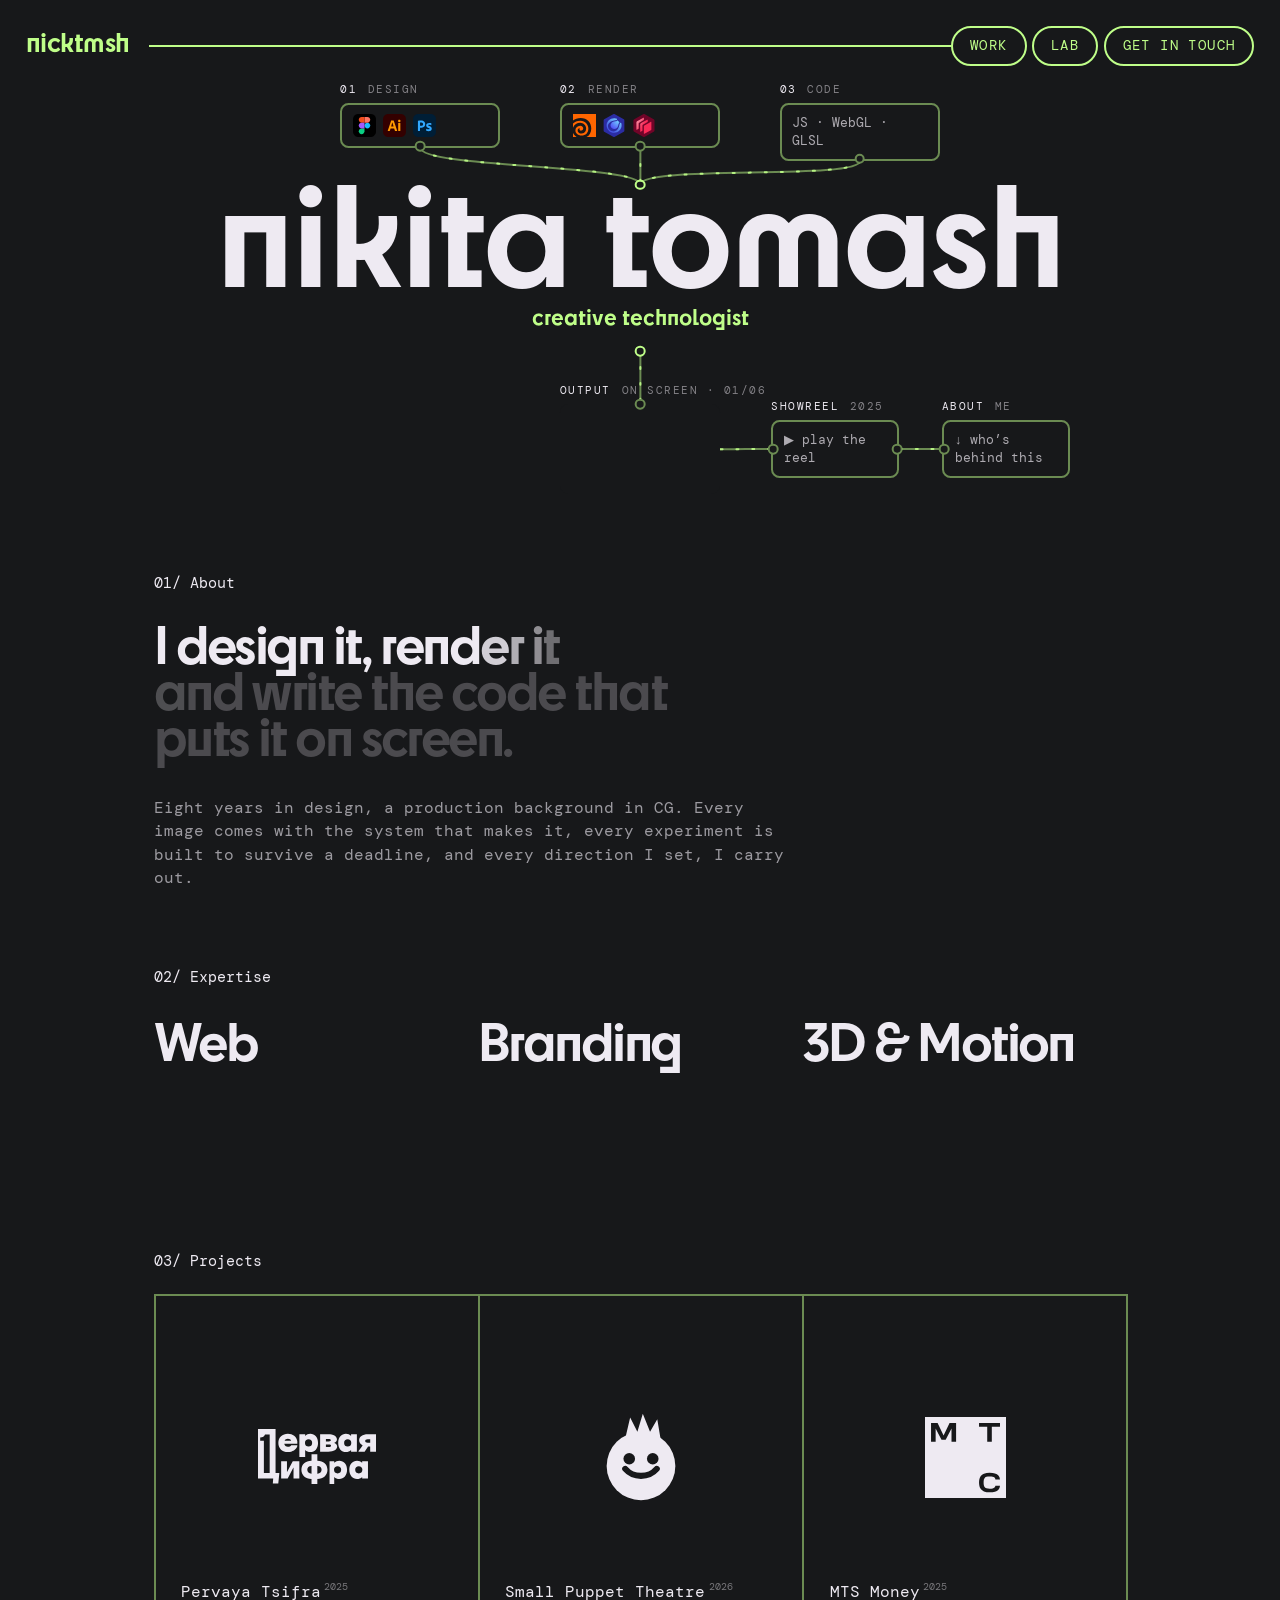
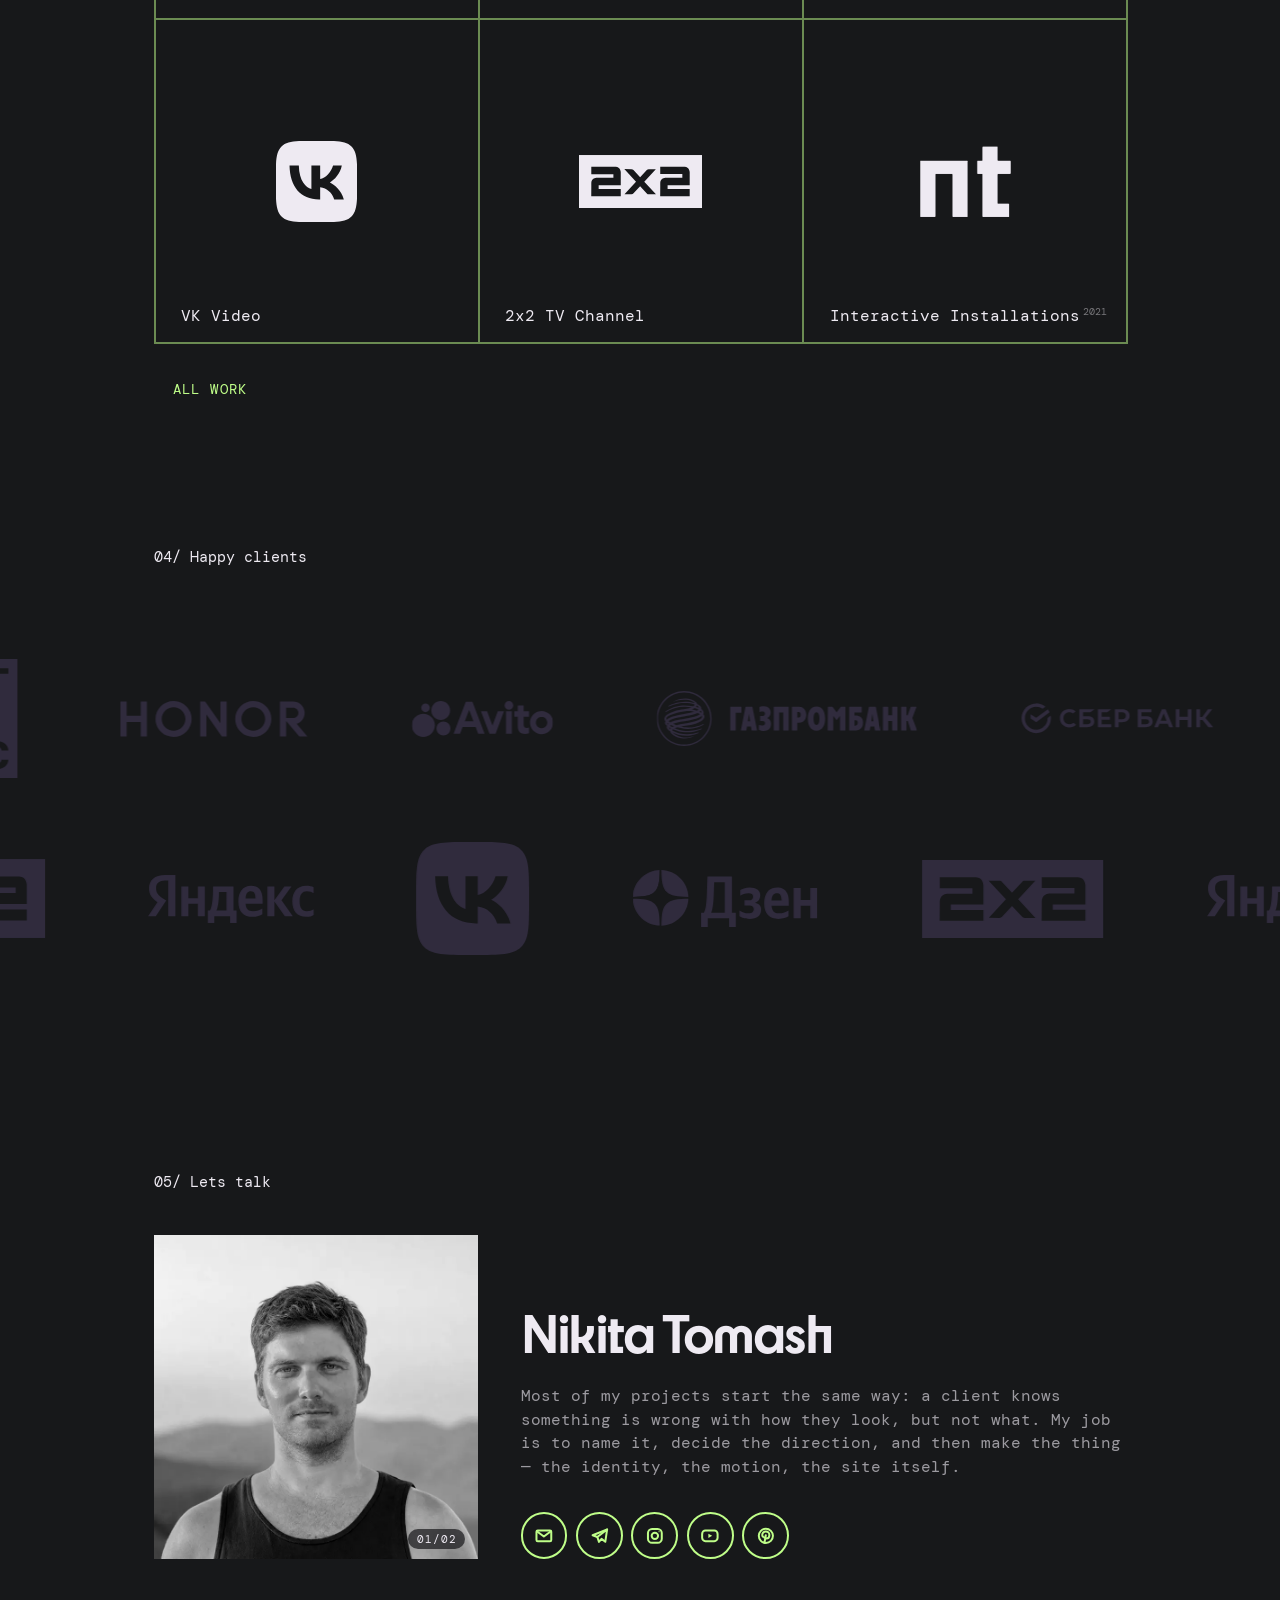
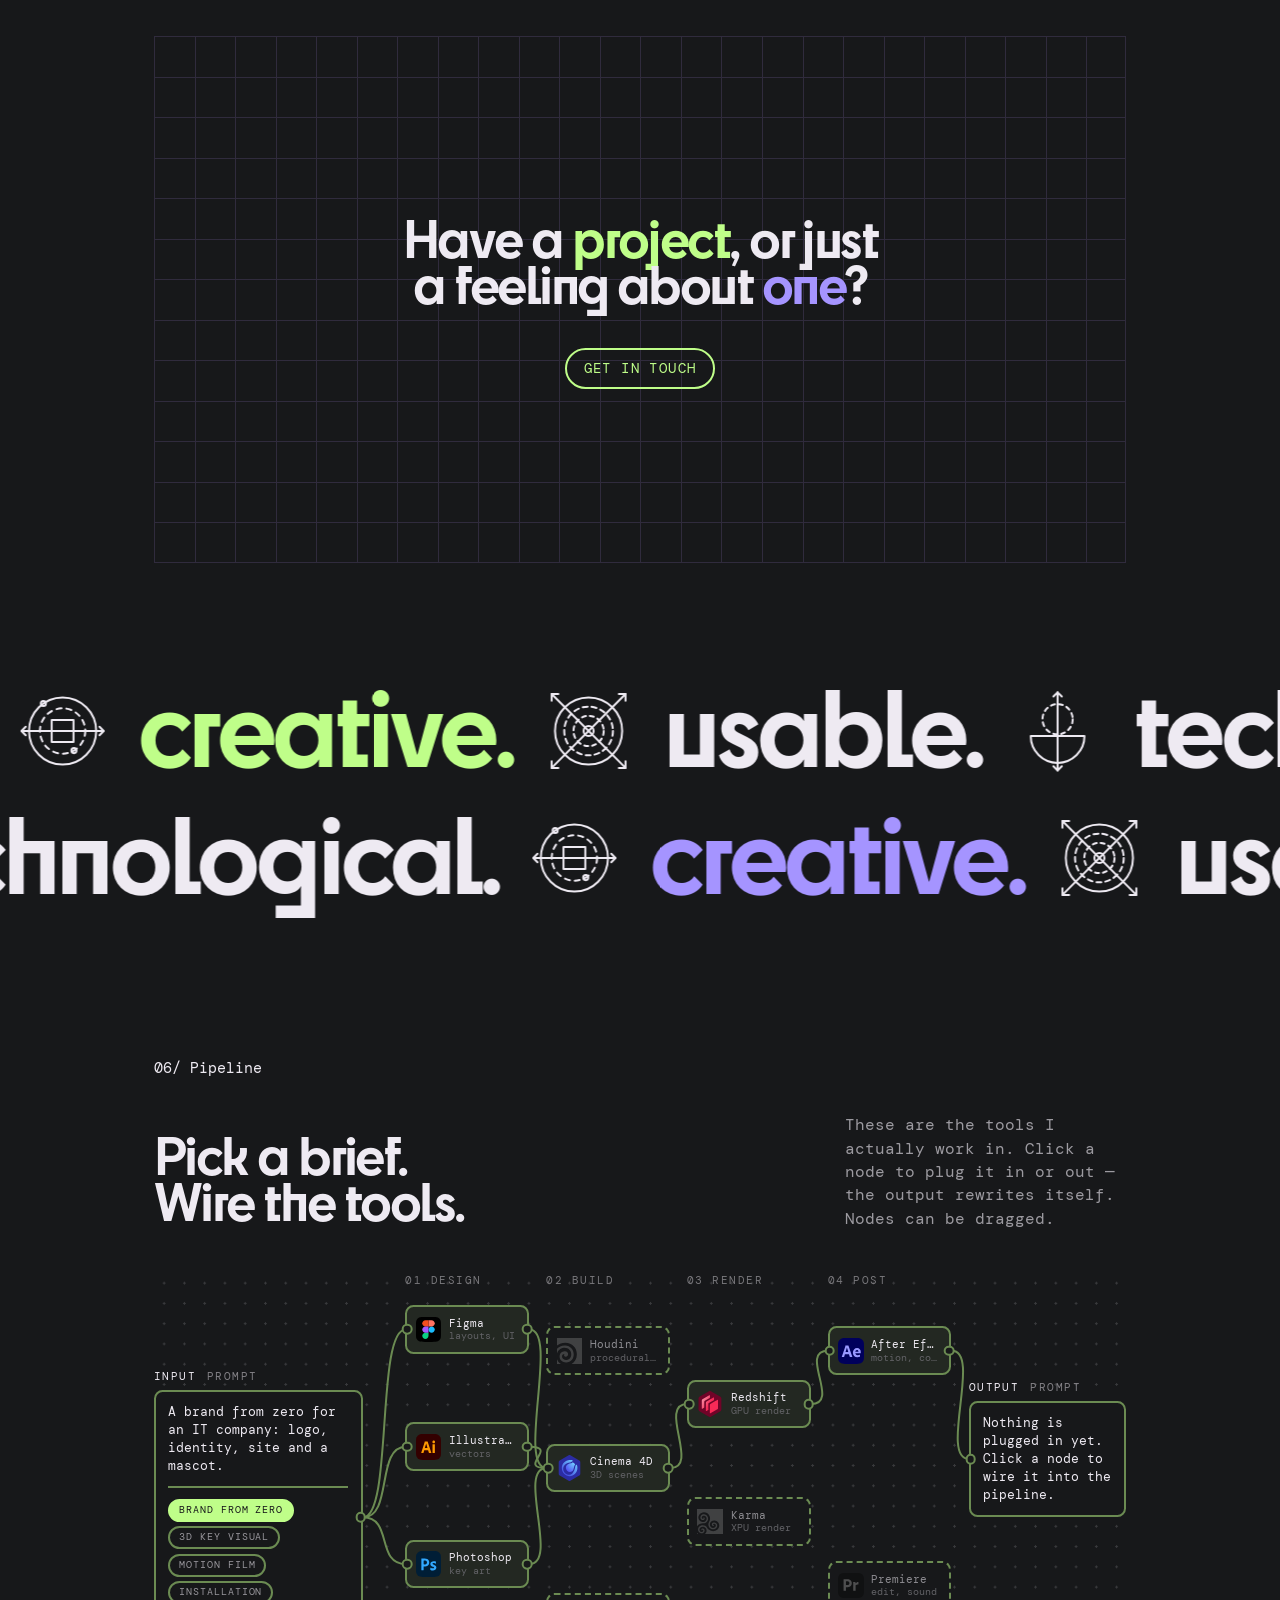
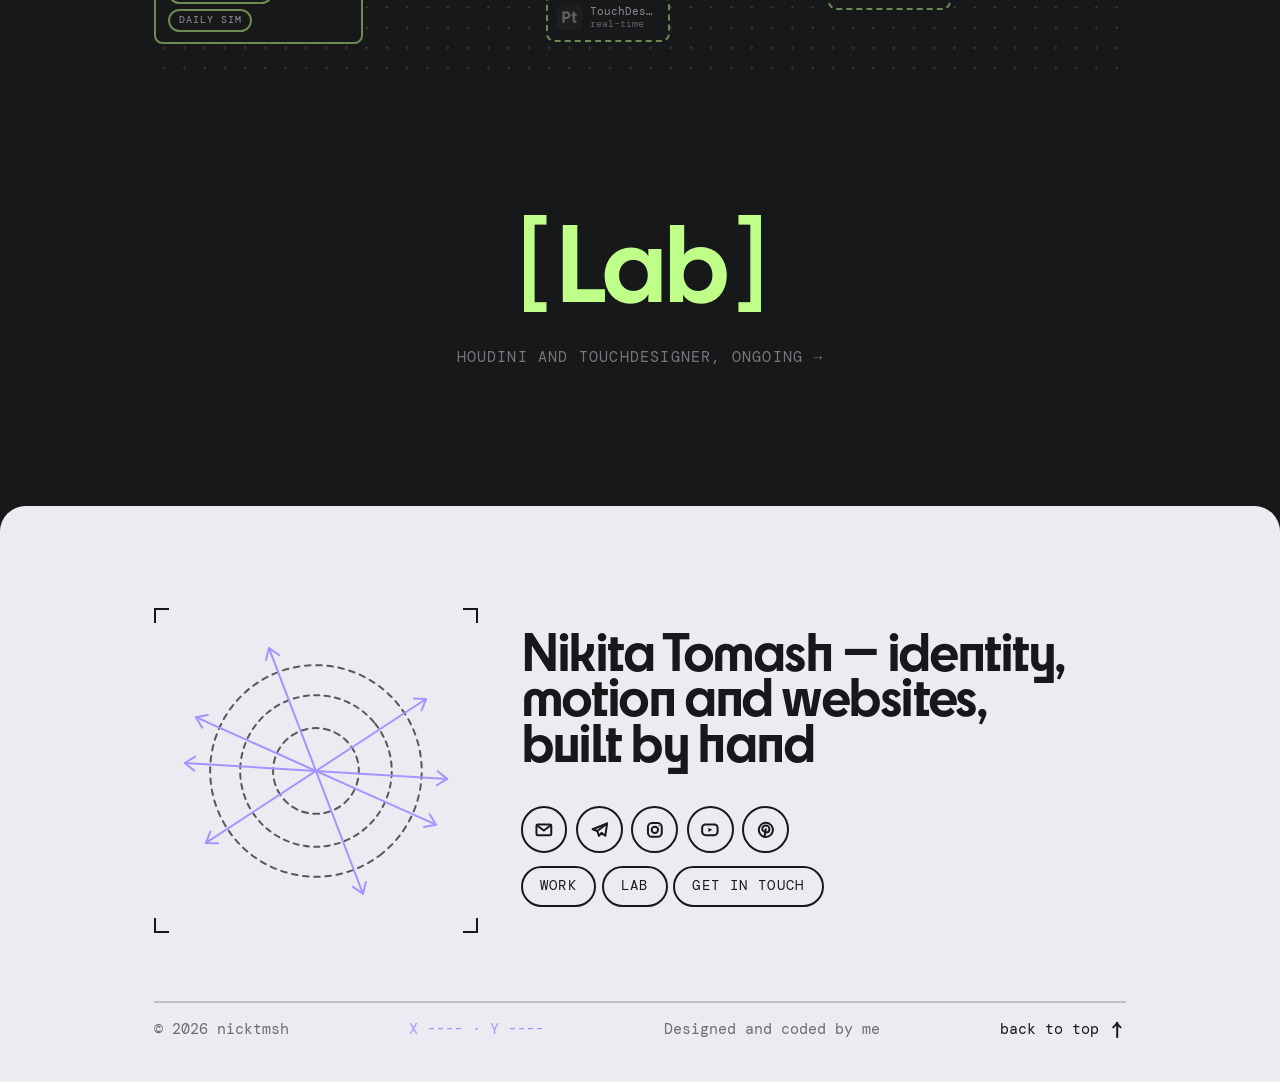
==== index.html @ bf349b5f "Hero graph: output cycles Lab videos, SHOWREEL and ABOUT ME nodes; avatar shutters with photo cyclin" ====
<!doctype html>
<!-- Тема макета: data-theme="dark" — вариант Frame 29, "light" — Frame 28.
     Это один и тот же макет с инвертированной палитрой. -->
<html lang="en" data-theme="dark">
<head>
<meta charset="utf-8">
<meta name="viewport" content="width=device-width, initial-scale=1">
<title>Nikita Tomash — Creative Technologist</title>
<meta name="description" content="I design it, render it and write the code that puts it on screen. Eight years in design, a production background in CG. Identity, motion and websites, built by hand.">

<link rel="preload" href="assets/fonts/cy-bold.woff2" as="font" type="font/woff2" crossorigin>
<link rel="preload" href="assets/fonts/dm-mono-400.woff2" as="font" type="font/woff2" crossorigin>
<link rel="icon" type="image/png" sizes="32x32" href="assets/favicon/favicon-32.png">
<link rel="icon" type="image/png" sizes="512x512" href="assets/favicon/icon-512.png">
<link rel="apple-touch-icon" href="assets/favicon/apple-touch-icon.png">
<link rel="stylesheet" href="css/tokens.css">
<link rel="stylesheet" href="css/base.css">
<link rel="stylesheet" href="css/vectors.css">
<link rel="stylesheet" href="css/home.css">
<link rel="stylesheet" href="css/nodes.css">
</head>
<body>

<a class="skip" href="#about">Skip to content</a>

<header class="nav">
  <div class="nav__in">
    <a class="nav__mark" href="./">nicktmsh</a>
    <span class="nav__rule" aria-hidden="true"></span>
    <nav class="pills" aria-label="Main">
      <a class="pill" href="work.html">work</a>
      <a class="pill" href="lab.html">lab</a>
      <a class="pill" href="mailto:n27tomash@gmail.com" data-contact>
        <span class="pill__long">get in touch</span>
        <span class="pill__short">talk</span>
      </a>
    </nav>
  </div>
</header>

<main id="top">

  <!-- 00 / Первый экран ------------------------------------------------
       Имя и подпись в одной обёртке: js/tilt.js наклоняет их одной
       плоскостью, как на рефе. -->
  <section class="hero wrap">
    <div class="hero__title">
      <h1 class="hero__name">nikita tomash</h1>
      <p class="hero__sub">creative technologist</p>
    </div>
  </section>

  <!-- 01 / About -----------------------------------------------------
       Три строки дисплейным Cy 48/43, переносы расставлены руками; под
       ними — строка моно: подход в одном абзаце. -->
  <section class="band wrap" id="about">
    <p class="label rise">01/ About</p>
    <div class="about">
      <p class="lead" data-fill>
        I design it, render it<br>
        and write the code that<br>
        puts it on screen.
      </p>
      <p class="about__note rise" style="--delay:120ms">
        Eight years in design, a production background in CG. Every image comes
        with the system that makes it, every experiment is built to survive
        a deadline, and every direction I set, I carry out.
      </p>
    </div>
  </section>

  <!-- 02 / Expertise ---------------------------------------------------
       Три ветки на той же сетке 3×304, что и проекты ниже. -->
  <section class="band wrap" id="expertise">
    <p class="label rise">02/ Expertise</p>
    <ul class="branches">
      <li class="branch rise">
        <span class="branch__arrow arrow" aria-hidden="true"></span>
        <a href="work.html?branch=web">Web</a>
      </li>
      <li class="branch rise" style="--delay:80ms">
        <span class="branch__arrow arrow" aria-hidden="true"></span>
        <a href="work.html?branch=branding">Branding</a>
      </li>
      <li class="branch rise" style="--delay:160ms">
        <span class="branch__arrow arrow" aria-hidden="true"></span>
        <a href="work.html?branch=motion">3D &amp; Motion</a>
      </li>
    </ul>
  </section>

  <!-- 03 / Projects -----------------------------------------------------
       Сетка рисуется из data/projects.json (js/home.js): шесть проектов
       с featured: true. Разметки здесь нет намеренно — иначе добавление
       кейса требовало бы правки трёх файлов. -->
  <section class="band wrap" id="work">
    <p class="label rise">03/ Projects</p>
    <ul class="work rise" style="--delay:80ms" data-featured aria-busy="true"></ul>
    <p class="work__more rise" style="--delay:160ms">
      <a class="pill pill--ghost" href="work.html">All work</a>
    </p>
  </section>

  <!-- 04 / Happy clients ------------------------------------------------ -->
  <section class="band" id="clients">
    <div class="wrap">
      <p class="label rise">04/ Happy clients</p>
    </div>
    <div class="ticker">
      <div class="ticker__row">
        <div class="ticker__track">
          <span class="logo mark-gazprombank" role="img" aria-label="Gazprombank"></span>
          <span class="logo mark-sber" role="img" aria-label="Sber"></span>
          <span class="logo mark-mts" role="img" aria-label="MTS"></span>
          <span class="logo mark-honor" role="img" aria-label="Honor"></span>
          <span class="logo mark-avito" role="img" aria-label="Avito"></span>
          <span class="logo mark-gazprombank" aria-hidden="true"></span>
          <span class="logo mark-sber" aria-hidden="true"></span>
          <span class="logo mark-mts" aria-hidden="true"></span>
          <span class="logo mark-honor" aria-hidden="true"></span>
          <span class="logo mark-avito" aria-hidden="true"></span>
          <span class="logo mark-gazprombank" aria-hidden="true"></span>
          <span class="logo mark-sber" aria-hidden="true"></span>
          <span class="logo mark-mts" aria-hidden="true"></span>
          <span class="logo mark-honor" aria-hidden="true"></span>
          <span class="logo mark-avito" aria-hidden="true"></span>
          <span class="logo mark-gazprombank" aria-hidden="true"></span>
          <span class="logo mark-sber" aria-hidden="true"></span>
          <span class="logo mark-mts" aria-hidden="true"></span>
          <span class="logo mark-honor" aria-hidden="true"></span>
          <span class="logo mark-avito" aria-hidden="true"></span>
        </div>
      </div>
      <div class="ticker__row ticker__row--back">
        <div class="ticker__track">
          <span class="logo mark-vk" role="img" aria-label="VK"></span>
          <span class="logo mark-zen" role="img" aria-label="Dzen"></span>
          <span class="logo mark-2x2" role="img" aria-label="2x2"></span>
          <span class="logo mark-yandex" role="img" aria-label="Yandex"></span>
          <span class="logo mark-vk" aria-hidden="true"></span>
          <span class="logo mark-zen" aria-hidden="true"></span>
          <span class="logo mark-2x2" aria-hidden="true"></span>
          <span class="logo mark-yandex" aria-hidden="true"></span>
          <span class="logo mark-vk" aria-hidden="true"></span>
          <span class="logo mark-zen" aria-hidden="true"></span>
          <span class="logo mark-2x2" aria-hidden="true"></span>
          <span class="logo mark-yandex" aria-hidden="true"></span>
          <span class="logo mark-vk" aria-hidden="true"></span>
          <span class="logo mark-zen" aria-hidden="true"></span>
          <span class="logo mark-2x2" aria-hidden="true"></span>
          <span class="logo mark-yandex" aria-hidden="true"></span>
        </div>
      </div>
    </div>
    <div class="wrap">
      <p class="clients__note rise">Commercial work for Russia&#8217;s largest banks, telecoms and platforms — in-house, through agencies, and direct.</p>
    </div>
  </section>

  <!-- 05 / Lets talk ----------------------------------------------------
       Сначала — кто я: фото, абзац и кнопки контактов на той же сетке 3×304,
       что проекты выше (фото в первой колонке, текст во второй и третьей).
       Потом миллиметровка с вопросом: весь блок — кнопка, открывает окно
       контактов (js/contact.js). Поверх миллиметровки — поле векторов,
       единственное место на странице, где графика ловит мышь. -->
  <section class="band wrap" id="talk">
    <p class="label rise">05/ Lets talk</p>
    <div class="me">
      <!-- Фото чёрно-белое, плоскость наклоняется за курсором (js/tilt.js).
           Клик меняет кадр за шторками (js/avatar.js); список — data-photos. -->
      <figure class="me__photo rise" data-photos='["assets/me/nikita-tomash.webp", "assets/me/nikita-tomash-2.webp"]'>
        <img src="assets/me/nikita-tomash.webp" alt="Nikita Tomash" width="720" height="720" loading="lazy" decoding="async">
      </figure>
      <div class="me__text rise" style="--delay:80ms">
        <p class="me__name">Nikita Tomash</p>
        <p class="me__bio">
          Most of my projects start the same way: a client knows something is
          wrong with how they look, but not what. My job is to name it, decide
          the direction, and then make the thing — the identity, the motion,
          the site itself.
        </p>
        <ul class="socials me__socials" data-socials></ul>
      </div>
    </div>
    <a class="talk graph rise" style="--delay:80ms" data-vg="field" href="mailto:n27tomash@gmail.com" data-contact>
      <span class="display">
        Have a <em>project</em>, or just<br>
        a feeling about <em class="alt">one</em>?
      </span>
      <span class="pill talk__cta">get in touch</span>
    </a>
  </section>

  <!-- Лента слов -------------------------------------------------------
       Между словами — пиктограммы тонкой линией (реф: vectors-group.com).
       Нарисованы один раз символами и подставляются через <use>: в ленте
       по двадцать четыре копии, и каждая правка знака — в одном месте. -->
  <section class="marquee" aria-hidden="true">
    <svg class="picto-sprite" width="0" height="0">
      <symbol id="p-orbit" viewBox="0 0 100 100">
        <g fill="none" stroke="currentColor" stroke-linecap="round" stroke-linejoin="round">
          <circle cx="50" cy="50" r="40"/>
          <circle cx="50" cy="50" r="27" stroke-dasharray="5 5"/>
          <rect x="37" y="37" width="26" height="26"/>
          <line x1="1" y1="50" x2="99" y2="50"/>
          <polyline points="6,45 1,50 6,55"/>
          <polyline points="94,45 99,50 94,55"/>
          <circle cx="27.1" cy="17.2" r="3"/>
          <circle cx="63.5" cy="73.4" r="3"/>
        </g>
      </symbol>
      <symbol id="p-burst" viewBox="0 0 100 100">
        <g fill="none" stroke="currentColor" stroke-linecap="round" stroke-linejoin="round">
          <circle cx="50" cy="50" r="40"/>
          <circle cx="50" cy="50" r="29" stroke-dasharray="5 4"/>
          <circle cx="50" cy="50" r="18" stroke-dasharray="4 4"/>
          <circle cx="50" cy="50" r="6"/>
          <line x1="6" y1="6" x2="94" y2="94"/>
          <line x1="94" y1="6" x2="6" y2="94"/>
          <polyline points="6,14 6,6 14,6"/>
          <polyline points="86,6 94,6 94,14"/>
          <polyline points="94,86 94,94 86,94"/>
          <polyline points="14,94 6,94 6,86"/>
        </g>
      </symbol>
      <symbol id="p-half" viewBox="0 0 100 100">
        <g fill="none" stroke="currentColor" stroke-linecap="round" stroke-linejoin="round">
          <circle cx="50" cy="36" r="18" stroke-dasharray="4 4"/>
          <path d="M18 56 H82 A32 32 0 0 1 18 56 Z"/>
          <line x1="50" y1="4" x2="50" y2="97"/>
          <polyline points="45,9 50,4 55,9"/>
          <polyline points="45,92 50,97 55,92"/>
        </g>
      </symbol>
    </svg>
    <div class="marquee__row">
      <div class="marquee__track">
        <span><b>technological.</b><svg class="picto"><use href="#p-orbit"/></svg><b data-tone="1">creative.</b><svg class="picto"><use href="#p-burst"/></svg><b>usable.</b><svg class="picto"><use href="#p-half"/></svg></span>
        <span><b>technological.</b><svg class="picto"><use href="#p-orbit"/></svg><b data-tone="2">creative.</b><svg class="picto"><use href="#p-burst"/></svg><b>usable.</b><svg class="picto"><use href="#p-half"/></svg></span>
        <span><b>technological.</b><svg class="picto"><use href="#p-orbit"/></svg><b data-tone="1">creative.</b><svg class="picto"><use href="#p-burst"/></svg><b>usable.</b><svg class="picto"><use href="#p-half"/></svg></span>
        <span><b>technological.</b><svg class="picto"><use href="#p-orbit"/></svg><b data-tone="2">creative.</b><svg class="picto"><use href="#p-burst"/></svg><b>usable.</b><svg class="picto"><use href="#p-half"/></svg></span>
      </div>
    </div>
    <div class="marquee__row marquee__row--back">
      <div class="marquee__track">
        <span><b data-tone="2">creative.</b><svg class="picto"><use href="#p-burst"/></svg><b>usable.</b><svg class="picto"><use href="#p-half"/></svg><b>technological.</b><svg class="picto"><use href="#p-orbit"/></svg></span>
        <span><b data-tone="1">creative.</b><svg class="picto"><use href="#p-burst"/></svg><b>usable.</b><svg class="picto"><use href="#p-half"/></svg><b>technological.</b><svg class="picto"><use href="#p-orbit"/></svg></span>
        <span><b data-tone="2">creative.</b><svg class="picto"><use href="#p-burst"/></svg><b>usable.</b><svg class="picto"><use href="#p-half"/></svg><b>technological.</b><svg class="picto"><use href="#p-orbit"/></svg></span>
        <span><b data-tone="1">creative.</b><svg class="picto"><use href="#p-burst"/></svg><b>usable.</b><svg class="picto"><use href="#p-half"/></svg><b>technological.</b><svg class="picto"><use href="#p-orbit"/></svg></span>
      </div>
    </div>
  </section>

  <!-- 06 / Pipeline ----------------------------------------------------
       Нодовая система (css/nodes.css) вживую, js/pipeline.js: бриф на входе,
       софт, с которым я работаю, по этапам, и что получится на выходе. Клик
       по ноде подключает или отключает её, провода и выход пересобираются;
       готовые брифы включают свой набор. -->
  <section class="band wrap" id="pipeline">
    <p class="label rise">06/ Pipeline</p>
    <div class="pipe-head rise" style="--delay:80ms">
      <h2 class="display">Pick a brief.<br>Wire the tools.</h2>
      <p class="pipe-head__note">
        These are the tools I actually work in. Click a node to plug it in or
        out — the output rewrites itself. Nodes can be dragged.
      </p>
    </div>
    <div class="nodes pipe rise" style="--delay:160ms" data-pipeline></div>
  </section>

  <!-- Lab: тизер. Перспективная сетка сходится ровно за словом — точка
       схода работает указателем, а не фоном. -->
  <section class="lab-teaser" id="lab" data-para="0.35">
    <a class="lab__link" href="lab.html">
      <span class="lab__bracket lab__bracket--open" aria-hidden="true">[</span>
      <span class="lab__word">Lab</span>
      <span class="lab__bracket lab__bracket--close" aria-hidden="true">]</span>
    </a>
    <p class="lab-teaser__note rise">Houdini and TouchDesigner, ongoing &#8594;</p>
  </section>

  <!-- Подвал: светлая плита. Векторная графика в духе vectors-group:
       роза векторов в угловых метках (стрелки расходятся и сходятся) и
       живые координаты курсора.
       Иконки контактов собирает js/contact.js, графику — js/vectors.js. -->
  <footer class="footer invert">
    <div class="footer__in wrap">
      <div class="footer__grid">
        <div class="footer__object" data-vg="corners" aria-hidden="true">
          <div class="footer__compass" data-vg="compass"></div>
        </div>
        <div class="footer__body">
          <p class="footer__line">
            Nikita Tomash — identity,<br>
            motion and websites,<br>
            built by hand
          </p>
          <ul class="socials footer__socials" data-socials></ul>
          <nav class="footer__nav" aria-label="Footer">
            <a class="pill" href="work.html">work</a>
            <a class="pill" href="lab.html">lab</a>
            <a class="pill" href="mailto:n27tomash@gmail.com" data-contact>get in touch</a>
          </nav>
        </div>
      </div>
      <div class="footer__base">
        <span>&copy; 2026 nicktmsh</span>
        <span class="footer__coords" data-vg="coords" aria-hidden="true"></span>
        <span>Designed and coded by me</span>
        <a class="footer__top" href="#top">back to top<span class="footer__up arrow" aria-hidden="true"></span></a>
      </div>
    </div>
  </footer>

</main>

<!-- Оверлей сетки для проверки вёрстки против Figma (912/144/12 колонок).
     Скрыт по умолчанию, переключается кнопкой ниже. -->
<div class="grid-overlay" aria-hidden="true">
  <div class="grid-overlay__wrap wrap">
    <div class="grid-overlay__col"></div><div class="grid-overlay__col"></div>
    <div class="grid-overlay__col"></div><div class="grid-overlay__col"></div>
    <div class="grid-overlay__col"></div><div class="grid-overlay__col"></div>
    <div class="grid-overlay__col"></div><div class="grid-overlay__col"></div>
    <div class="grid-overlay__col"></div><div class="grid-overlay__col"></div>
    <div class="grid-overlay__col"></div><div class="grid-overlay__col"></div>
  </div>
</div>
<div class="devbar">
  <button type="button" class="grid-switch" aria-pressed="false">
    <span class="grid-switch__track"><span class="grid-switch__knob"></span></span>
    <span class="grid-switch__label">grid</span>
  </button>
  <button type="button" class="ease-switch" aria-expanded="false" aria-controls="easepanel">ease</button>
</div>

<!-- Настройка моторики: кривая и длительности уходят в --ease / --dur-ui /
     --dur на <html>, значения хранятся в localStorage. -->
<aside class="easepanel" id="easepanel" hidden>
  <p class="easepanel__title">Моторика и линии</p>

  <div class="easepanel__presets"></div>

  <div class="easepanel__stage">
    <svg class="easepanel__curve" viewBox="0 0 100 100" aria-hidden="true">
      <line x1="0" y1="100" x2="100" y2="100"></line>
      <line x1="0" y1="0" x2="0" y2="100"></line>
      <path d=""></path>
    </svg>
    <div class="easepanel__demo"><span class="easepanel__dot"></span></div>
  </div>

  <div class="easepanel__row"><span>x1</span><input type="range" data-bez="0" min="0" max="1" step="0.01"><output></output></div>
  <div class="easepanel__row"><span>y1</span><input type="range" data-bez="1" min="-1" max="2" step="0.01"><output></output></div>
  <div class="easepanel__row"><span>x2</span><input type="range" data-bez="2" min="0" max="1" step="0.01"><output></output></div>
  <div class="easepanel__row"><span>y2</span><input type="range" data-bez="3" min="-1" max="2" step="0.01"><output></output></div>
  <div class="easepanel__row"><span>линия</span><input type="range" data-line min="1" max="5" step="1"><output></output></div>
  <div class="easepanel__row"><span>hover</span><input type="range" data-dur="ui" min="80" max="1400" step="20"><output></output></div>
  <div class="easepanel__row"><span>reveal</span><input type="range" data-dur="rise" min="120" max="2000" step="20"><output></output></div>

  <p class="easepanel__code" title="Кликните, чтобы скопировать"></p>
</aside>

<script src="js/main.js" defer></script>
<script src="js/vectors.js" type="module"></script>
<script src="js/motion.js" type="module"></script>
<script src="js/home.js" type="module"></script>
<script src="js/tilt-panel.js" type="module"></script>
<script src="js/ink-panel.js" type="module"></script>
<script src="js/contact.js" type="module"></script>
<script src="js/cursor.js" type="module"></script>
<script src="js/pipeline.js" type="module"></script>
<script src="js/hero-nodes.js" type="module"></script>
<script src="js/avatar.js" type="module"></script>
</body>
</html>
---- css/tokens.css ----
/* nicktmsh — токены главной.
   Источник правды: 02 Сайт/Frame 29.png (тёмный) и Frame 28.png (светлый) —
   экспорты фрейма 800:1311 шириной ровно 1200. Это один макет с
   инвертированной палитрой, поэтому тема переключается атрибутом
   data-theme на <html>, а не вторым набором стилей.

   Все размеры ниже сняты с экспорта пиксельно (bbox чернил букв, шаг
   сетки, толщина линеек) и записаны в абсолютных величинах макета.
   Масштабирование даёт одна переменная --u = 1/1200 ширины окна: на 1200
   это ровно 1px, шире и уже — пропорционально. Поэтому calc(N * var(--u))
   читается как «N пикселей макета», композиция занимает экран целиком
   на любой ширине и нигде не разъезжается — вместе с полями и кеглем. */

:root {
  /* Масштабная единица: 1px на макетной ширине 1200, дальше тянется
     вместе с окном — макет всегда во весь экран. Делением, а не
     десятичной дробью: 0.0833333vw даёт на 1200 не ровно 1px, и толщина
     линии (2 × --u) срезается браузером обратно до одного пикселя. */
  --u: calc(100vw / 1200);

  /* --- Материал ------------------------------------------------------- */
  --ink:    #17181A;   /* near-black, основная тёмная поверхность */
  --paper:  #EEEAF2;   /* светлая поверхность */
  --lime:   #BFFE89;   /* сигнальный акцент тёмной темы */
  --violet: #A594FF;   /* второй акцент: парный к лайму, не замена ему */
  --lilac:  #B5B3C8;   /* приглушённый акцент светлой темы, логотипы */

  /* --- Семантика (тёмная тема — вариант Frame 29) ---------------------- */
  --bg:      var(--ink);
  --fg:      var(--paper);
  --accent:  var(--lime);
  --accent-2: var(--violet);
  --logo:    var(--lilac);   /* логотипы клиентов, монохром */

  /* Производные. Проценты сняты пипеткой с экспорта:
     плашка превью — акцент 10% по фону (#282F25), линейка сетки
     проектов — акцент 50% (#6B8B51). */
  --thumb: color-mix(in srgb, var(--accent) 10%, var(--bg));
  --hair:  color-mix(in srgb, var(--accent) 50%, var(--bg));
  --graph: #302B3D;   /* миллиметровка на тёмном, снята пипеткой */

  /* --- Типографика -----------------------------------------------------
     Cy отдаёт cap-height 0.75em и x-height 0.52em; по ним и восстановлены
     кегли с экспорта. Трекинг у дисплейного набора в макете -5%,
     у героя -2% — это разные стили, а не одна величина. */
  --display: "Cy", system-ui, sans-serif;
  --text:    "Inter", system-ui, sans-serif;
  --mono:    "DM Mono", ui-monospace, "SF Mono", monospace;

  --fs-hero:    calc(128 * var(--u));
  --fs-sub:     calc(20  * var(--u));
  --fs-display: calc(48  * var(--u));   /* 01,02,05,06, ячейки — один кегль */
  --fs-big:     calc(96  * var(--u));   /* лента слов и Lab */
  --fs-footer:  calc(29.5 * var(--u));
  --fs-note:    calc(15  * var(--u));
  --fs-nav:     calc(24  * var(--u));
  --fs-label:   calc(14  * var(--u));   /* метки секций, DM Mono */
  --fs-caption: calc(15  * var(--u));   /* подписи карточек, DM Mono */
  --fs-pill:    calc(13  * var(--u));
  --fs-cellnum: calc(17  * var(--u));

  --lh-display: calc(43 * var(--u));    /* шаг строк дисплейного набора */
  --track:      -0.05em;                /* трекинг дисплейного набора */

  /* --- Сетка -----------------------------------------------------------
     Контент — колонка 912 по центру (поля 144 на 1200), внутри три
     колонки по 304. Ленты и инверсные полосы идут в край. */
  --page:      calc(912 * var(--u));
  --col:       calc(304 * var(--u));
  --graph-cell: calc(38 * var(--u));

  /* --- Линии ------------------------------------------------------------
     Одна толщина на весь сайт: линейка в шапке, обводка пилюль, стрелка в
     02, сетка проектов, рамки ячеек в 06.

     Толщина — целое число пикселей и НЕ умножается на --u, в отличие от
     всего остального. Причина простая: браузер округляет border-width до
     целых пикселей устройства, поэтому дробная величина (1.5 на 1200 или
     3.2 на 1920) у рамок срезается до 1px, а у stroke — нет, и «одна
     толщина» разъезжается. Поэтому всё, что может быть рамкой, — рамка:
     линейка шапки, обводки, сетка, обе стрелки (.arrow).

     Округляет браузер и целый CSS-пиксель: на масштабе экрана 125% 2px —
     это 2.5 пикселя устройства, и рамка выходит в 2. SVG и холст так не
     умеют, поэтому для них js/main.js кладёт в --line-px уже округлённое
     тем же правилом значение: пиктограммы ленты и поле стрелок в 05
     рисуются им и совпадают с рамками пиксель в пиксель.

     Правится ползунком «линия» в панели настроек (кнопка ease справа
     внизу), значение живёт в localStorage. Здесь — стартовое. */
  --line-w: 2;
  --line: calc(var(--line-w) * 1px);
  --line-px: var(--line);   /* до первого кадра main.js — без округления */

  /* --- Движение ---------------------------------------------------------
     --ease и --dur-ui правит панель «ease» в правом нижнем углу и держит
     в localStorage: это кривая и длительность всей интерактивной моторики
     (пилюли, ветки экспертизы, Lab, превью проектов). --ease-out/--dur —
     отдельная пара для проявления блоков по скроллу. */
  --ease:    cubic-bezier(0.22, 1, 0.36, 1);
  --dur-ui:  460ms;
  --ease-out: cubic-bezier(0.16, 1, 0.3, 1);
  --dur: 600ms;

  /* Ленты: одна линейная скорость на обе — 102 макетных пикселя в секунду.
     Обе ведёт js/main.js: домножает на текущий --u и добавляет скролл. */
  --marquee-speed: 102;
}

/* Светлый вариант — Frame 28. Инверсия, а не отдельный макет. */
:root[data-theme="light"] {
  --bg:     var(--paper);
  --fg:     var(--ink);
  --accent: var(--lilac);
  --logo:   var(--ink);
  --graph:  rgba(23, 24, 26, 0.09);
}
---- css/base.css ----
/* --- Шрифты ------------------------------------------------------------
   Cy — дисплейный, куплен (supertype.de), одно начертание Bold: в макете
   весь крупный тип им и набран. Inter — текст. DM Mono — метки. */

@font-face {
  font-family: "Cy";
  src: url("../assets/fonts/cy-bold.woff2") format("woff2");
  font-weight: 700;
  font-display: swap;
}
@font-face {
  font-family: "Inter";
  src: url("../assets/fonts/inter-var.woff2") format("woff2-variations");
  font-weight: 100 900;
  font-display: swap;
}
@font-face {
  font-family: "DM Mono";
  src: url("../assets/fonts/dm-mono-400.woff2") format("woff2");
  font-weight: 400;
  font-display: swap;
}
@font-face {
  font-family: "DM Mono";
  src: url("../assets/fonts/dm-mono-500.woff2") format("woff2");
  font-weight: 500;
  font-display: swap;
}

/* --- Сброс -------------------------------------------------------------- */

*, *::before, *::after { box-sizing: border-box; }

html {
  -webkit-text-size-adjust: 100%;
  scroll-behavior: smooth;
}

body {
  margin: 0;
  background: var(--bg);
  color: var(--fg);
  font-family: var(--text);
  line-height: 1.5;
  font-synthesis-weight: none;
  -webkit-font-smoothing: antialiased;
  overflow-x: clip;        /* ленты уезжают за края намеренно */
}

a { color: inherit; text-decoration: none; }
h1, h2, h3, p, figure, ul { margin: 0; }
ul { padding: 0; list-style: none; }

::selection { background: var(--accent); color: var(--bg); }

:focus-visible {
  outline: 2px solid var(--accent);
  outline-offset: 4px;
}

/* --- Раскладка ----------------------------------------------------------
   Колонка контента — 912 макетных единиц по центру: на 1200 это даёт
   поля 144, как в Figma. Шире 1200 колонка не растёт — фрейм макета
   именно такой. */

.wrap {
  width: var(--page);
  max-width: calc(100% - 48 * var(--u));
  margin-inline: auto;
}

/* Три колонки по 304 — сетка проектов и сдвиг заголовка в 06. */
.cols-3 {
  display: grid;
  grid-template-columns: repeat(3, 1fr);
}

/* Дисплейный набор: один кегль 48 и один шаг строк 43 на все секции. */
.display {
  font-family: var(--display);
  font-weight: 700;
  font-size: var(--fs-display);
  line-height: var(--lh-display);
  letter-spacing: var(--track);
}

/* Метка секции: 01/ About — DM Mono 14 без трекинга. */
.label {
  font-family: var(--mono);
  font-size: var(--fs-label);
  line-height: calc(18 * var(--u));
  letter-spacing: 0;
  color: inherit;   /* на инвертированной полосе метка тоже переворачивается */
}

/* Линия QA-сетки. Живёт в base, чтобы её видел и оверлей, и инверсия. */
:root { --grid-line: rgba(255, 60, 60, 0.45); }

/* Инвертированная полоса: секция 06 и футер идут на встречном материале. */
.invert {
  background: var(--fg);
  color: var(--bg);
  --thumb: color-mix(in srgb, var(--accent) 10%, var(--fg));
  --graph: rgba(23, 24, 26, 0.09);
}

/* Ссылка «к содержимому»: первая в порядке табуляции, видна только с
   клавиатуры. Шапка на сайте фиксированная, и без неё клавиатурный
   пользователь на каждой странице проходит навигацию заново. */

.skip {
  position: fixed;
  inset-block-start: calc(24 * var(--u));
  inset-inline-start: calc(24 * var(--u));
  z-index: 40;
  padding: calc(10 * var(--u)) calc(16 * var(--u));
  background: var(--accent);
  color: var(--bg);
  border-radius: 100px;
  font-family: var(--mono);
  font-size: var(--fs-pill);
  letter-spacing: 0.1em;
  text-transform: uppercase;
  transform: translateY(calc(-200%));
  transition: transform var(--dur-ui) var(--ease);
}
.skip:focus-visible { transform: none; }

/* Подчёркивание на служебных ссылках внутри текста: на сайте нет синих
   ссылок, поэтому текстовая ссылка обязана быть отмечена линией. */
.under {
  text-decoration: underline;
  text-underline-offset: 0.25em;
  text-decoration-thickness: 1px;
  transition: color var(--dur-ui) var(--ease);
}
.under:hover { color: var(--accent); }

/* --- Движение ------------------------------------------------------------ */

/* Разбитый на слова набор: маска + слово внутри неё. Проявление играет
   js/motion.js через WAAPI, здесь только исходное состояние и геометрия
   маски.

   Вертикальный внутренний отступ с равным отрицательным внешним — это не
   хак, а необходимость: overflow: hidden срезает выносные элементы (g, y,
   р) ровно по строчному боксу. Отступ расширяет маску, отрицательный
   margin возвращает слову его место в потоке. */

.w {
  display: inline-block;
  overflow: hidden;
  vertical-align: top;
  padding-block: 0.14em;
  margin-block: -0.14em;
}
.w__in {
  display: inline-block;
  will-change: transform;
}
/* До первого кадра слова уже спрятаны: иначе набор успевает мигнуть
   целиком и только потом уехать под маску. */
.is-split .w__in { transform: translateY(105%); opacity: 0; }

/* Заливка по скроллу (js/motion.js): на блоке --p — сколько букв залито,
   у буквы --i — её номер. Край мягкий, на пять букв. Акцентные слова
   наливаются акцентом и в покое уже чуть подкрашены им. */
.is-fill {
  --fill-to: var(--fg);
  --fill-dim: color-mix(in srgb, var(--fg) 24%, var(--bg));
}
.is-fill em {
  --fill-to: var(--accent);
  --fill-dim: color-mix(in srgb, var(--accent) 30%, var(--bg));
}
.fw { white-space: nowrap; }
.fc {
  color: color-mix(
    in srgb,
    var(--fill-to) clamp(0%, calc((var(--p, 0) - var(--i)) * 20%), 100%),
    var(--fill-dim)
  );
}

/* translate, а не transform: transform на заголовках занят наклоном
   (js/tilt.js), и два эффекта на одном свойстве перетирали бы друг друга. */
.rise { opacity: 0; translate: 0 1.25rem; }
.rise.is-in {
  opacity: 1;
  translate: none;
  transition:
    opacity var(--dur) var(--ease-out),
    translate var(--dur) var(--ease-out);
  transition-delay: var(--delay, 0ms);
}

/* Наклон вращает плоскость вокруг её центра. Набор по левому краю
   сжимается до ширины строки — иначе центр уезжает в пустую часть
   колонки, и короткий заголовок болтается на длинном плече. */
.page-title { width: fit-content; }

@media (prefers-reduced-motion: reduce) {
  html { scroll-behavior: auto; }
  .rise { opacity: 1; translate: none; transition: none; }
  .is-split .w__in { transform: none; opacity: 1; }
  .w { overflow: visible; }
  *, *::before, *::after {
    animation-duration: 0.01ms !important;
    animation-iteration-count: 1 !important;
    transition-duration: 0.01ms !important;
  }
}
---- css/vectors.css ----
/* Векторная графика.

   Второй материал страницы после чернил в первом экране: тонкая
   техническая линия. Толщина у неё та же, что у линейки шапки и рамок
   ячеек, — --line. Отдельной толщины у декора нет: две разные тонкие
   линии на одном экране читаются как ошибка вёрстки, а не как приём.

   Вся графика лежит под контентом и не ловит события. Исключение —
   поле стрелок: ему нужен курсор, поэтому у него pointer-events: auto. */

.vg-canvas,
.vg-grid,
.vg-corners {
  position: absolute;
  inset: 0;
  /* Отрицательный z-index, а не нулевой. Позиционированный слой с z-index
     0 кладётся поверх обычного содержимого блока, и текст пришлось бы
     поднимать правилом на всех его детей — а такое правило ломает любого
     ребёнка, которому нужна своя раскладка (ярлык в углу ячейки Lab
     переставал быть absolute). С isolation: isolate у хозяина слой уходит
     под содержимое, но остаётся над его фоном, и в детей лезть не нужно. */
  z-index: -1;
  pointer-events: none;
}

.vg-canvas { width: 100%; height: 100%; display: block; }

/* Блок, который держит графику, — система координат для неё и отдельный
   контекст наложения, иначе графика провалится под фон страницы. */
[data-vg] {
  position: relative;
  isolation: isolate;
}

/* --- Угловые метки ------------------------------------------------------------
   Кадрирование: четыре уголка, отведённые от края блока. Не рамка — рамка
   закрывает блок, а метки только показывают, где он кончается. */

.vg-corners i {
  position: absolute;
  width: calc(14 * var(--u));
  height: calc(14 * var(--u));
  border: 0 solid var(--accent);
  opacity: 0.55;
}
.vg-corners i:nth-child(1) {
  inset-block-start: 0; inset-inline-start: 0;
  border-block-start-width: var(--line); border-inline-start-width: var(--line);
}
.vg-corners i:nth-child(2) {
  inset-block-start: 0; inset-inline-end: 0;
  border-block-start-width: var(--line); border-inline-end-width: var(--line);
}
.vg-corners i:nth-child(3) {
  inset-block-end: 0; inset-inline-start: 0;
  border-block-end-width: var(--line); border-inline-start-width: var(--line);
}
.vg-corners i:nth-child(4) {
  inset-block-end: 0; inset-inline-end: 0;
  border-block-end-width: var(--line); border-inline-end-width: var(--line);
}

/* --- Перспективная сетка ------------------------------------------------------
   Точка схода вверху по центру. Стоит только там, где под ней нет текста:
   сетка под набором — это шум, а не глубина. */

.vg-grid {
  width: 100%;
  height: 100%;
  opacity: 0.4;
  transform: translateY(var(--shift, 0));
}
.vg-grid line {
  stroke: var(--hair);
  stroke-width: 0.12;
  vector-effect: non-scaling-stroke;
}

/* --- Линейка с тиками ---------------------------------------------------------
   Измерительная шкала вместо обычного разделителя. Тики рисует градиент,
   поэтому в разметке это один пустой элемент. */

.vg-rule {
  position: relative;
  height: calc(18 * var(--u));
  border-block-start: var(--line) solid var(--hair);
}
.vg-rule::before {
  content: "";
  position: absolute;
  inset-block-start: 0;
  inset-inline: 0;
  height: calc(7 * var(--u));
  background-image: repeating-linear-gradient(
    to right,
    var(--hair) 0 1px,
    transparent 1px calc(38 * var(--u))
  );
}
/* Каждый пятый тик длиннее — шкала читается без подписей. */
.vg-rule::after {
  content: "";
  position: absolute;
  inset-block-start: 0;
  inset-inline: 0;
  height: calc(13 * var(--u));
  background-image: repeating-linear-gradient(
    to right,
    var(--accent) 0 1px,
    transparent 1px calc(190 * var(--u))
  );
  opacity: 0.7;
}

/* --- Роза векторов (js/vectors.js, data-vg="compass") ------------------------
   Круги — цветом --vg-line, стрелки — --vg-dot; вне подвала по умолчанию
   текст и акцент. */

.vg-compass {
  display: block;
  width: 100%;
  height: 100%;
  overflow: visible;
}
.vg-compass * {
  fill: none;
  stroke-width: var(--line-px);
  stroke-linecap: round;
  stroke-linejoin: round;
  vector-effect: non-scaling-stroke;
}
.vg-compass__ring { stroke: var(--vg-line, var(--fg)); }
.vg-compass__arrow { stroke: var(--vg-dot, var(--accent)); }

/* --- Поле стрелок -------------------------------------------------------------
   Единственная графика, которой нужен курсор. */

[data-vg="field"] .vg-canvas { pointer-events: auto; }

@media (prefers-reduced-motion: reduce) {
  .vg-grid { transform: none; }
}
---- css/home.css ----
/* Главная. Все отступы и кегли — макетные пиксели Frame 29 через --u.
   Вертикаль набрана по чернилам букв: для Cy верх капители равен
   верху строчного бокса + (line-height − font-size)/2 + 0.02em, для
   DM Mono метки — + 2.76 при кегле 14 и шаге 18. Поэтому отступы ниже
   не круглые: они выведены из позиций в макете, а не назначены. */

/* --- Шапка ---------------------------------------------------------------
   Набрана акцентом (лайм) и висит поверх первого экрана. Поле одно и то же
   со всех сторон — 24. */

.nav {
  position: fixed;
  inset-block-start: 0;
  inset-inline: 0;
  z-index: 20;
  padding: calc(24 * var(--u));
  color: var(--accent);
}
.nav__in {
  display: flex;
  align-items: center;
}
.nav__mark {
  margin-inline-end: calc(18 * var(--u));
  font-family: var(--display);
  font-size: var(--fs-nav);
  letter-spacing: -0.02em;
  line-height: 1;
}
/* Линейка упирается в первую пилюлю без зазора — как в макете. */
/* Линейка — тоже рамка, а не залитый блок высотой --line: высоту блока
   браузер округляет по положению на экране (на 125% выходило то 2, то 3
   пикселя), рамку — всегда одинаково с обводкой кнопок и сеткой. */
.nav__rule {
  flex: 1;
  border-block-start: var(--line) solid currentColor;
}
.pills {
  display: flex;
  gap: calc(5 * var(--u));
}
/* Кнопка. На ховере слева выезжает стрелка (js/main.js ставит её в каждую
   кнопку): кнопка становится шире и раздвигает соседей — это и есть
   отклик, заливки на ховере нет.

   Стрелка нарисована рамками, а не SVG: браузер округляет толщину рамок
   до целых пикселей устройства, линию SVG — нет, и на дробном масштабе
   экрана (125%, 150%) стрелка выходила толще обводки. Рамка к рамке
   совпадает при любом масштабе. */
.pill {
  display: inline-flex;
  align-items: center;
  justify-content: center;
  height: calc(38 * var(--u));
  padding-inline: calc(16 * var(--u));
  border: var(--line) solid currentColor;
  border-radius: 100px;
  font-family: var(--mono);
  font-size: var(--fs-pill);
  letter-spacing: 0.1em;
  line-height: 1;
  text-transform: uppercase;
  white-space: nowrap;
  transition:
    background-color var(--dur-ui) var(--ease),
    color var(--dur-ui) var(--ease),
    border-color var(--dur-ui) var(--ease);
}
.pill__arrow {
  --head: calc(7 * var(--u));
  position: relative;
  flex: none;
  width: 0;
  height: calc(10 * var(--u));
  margin-inline-end: 0;
  opacity: 0;
  transform: translateX(calc(-6 * var(--u)));
  transition:
    width var(--dur-ui) var(--ease),
    margin var(--dur-ui) var(--ease),
    opacity var(--dur-ui) var(--ease),
    transform var(--dur-ui) var(--ease);
}
/* Стрелка сайта — одна на кнопки и ветки 02. Древко — верхняя рамка во всю
   ширину, наконечник — уголок из двух рамок, повёрнутый на 45°; --head —
   сторона уголка, размер и положение задаёт хозяин. */
.arrow::before,
.arrow::after {
  content: "";
  position: absolute;
  inset-block-start: 50%;
  box-sizing: border-box;
}
.arrow::before {
  inset-inline: 0 calc(var(--head) * 0.15);
  border-block-start: var(--line) solid currentColor;
  transform: translateY(-50%);
}
/* Центр уголка стоит так, чтобы его вершина (полдиагонали от центра)
   упиралась ровно в конец древка. */
.arrow::after {
  inset-inline-end: calc(var(--head) * 0.36);
  width: var(--head);
  height: var(--head);
  border-block-start: var(--line) solid currentColor;
  border-inline-end: var(--line) solid currentColor;
  transform: translateY(-50%) rotate(45deg);
  transform-origin: 50% 50%;
}
.pill:hover .pill__arrow,
.pill:focus-visible .pill__arrow {
  width: calc(16 * var(--u));
  margin-inline-end: calc(10 * var(--u));
  opacity: 1;
  transform: none;
}
/* Пилюля-кнопка (<button>) выглядит так же, как пилюля-ссылка: без этого
   браузер красит кнопку своим светлым фоном и системным шрифтом. */
button.pill {
  background: transparent;
  color: var(--accent);
  cursor: pointer;
}
/* Кнопка без обводки в покое (All work): обводка появляется на ховере —
   та же, что у кнопок шапки. */
.pill--ghost {
  border-color: transparent;
  color: var(--accent);
}
.pill--ghost:hover,
.pill--ghost:focus-visible { border-color: currentColor; }
/* Текущий раздел залит акцентом. */
.pill.is-current {
  background: var(--accent);
  color: var(--bg);
}
/* «get in touch» на 357 не помещается рядом с двумя другими пилюлями,
   поэтому у неё две подписи и переключаются они шириной экрана. */
.pill__short { display: none; }

/* --- Первый экран --------------------------------------------------------
   Единственная осевая композиция на странице. Высота не 100vh: в макете
   имя начинается на 160, а метка 01 — на 541. Отступ до метки 01 (223)
   стоит здесь, у #about он нулевой. */

.hero {
  position: relative;
  padding-block: calc(185 * var(--u)) calc(223 * var(--u));
  text-align: center;
  isolation: isolate;
}

.hero__name {
  font-family: var(--display);
  font-weight: 700;
  font-size: var(--fs-hero);
  line-height: calc(100 * var(--u));
  letter-spacing: -0.02em;
  white-space: nowrap;
  /* Подпись стоит ниже имени, чем в экспорте: строчный бокс имени короче
     кегля, поэтому без этого отступа она подлезает под выносные элементы. */
  margin-block-end: 0;
}
.hero__sub {
  font-family: var(--display);
  font-weight: 700;
  font-size: var(--fs-sub);
  line-height: calc(30 * var(--u));
  letter-spacing: 0;
  color: var(--accent);
}

/* --- Общие секции ---------------------------------------------------------
   Каждая полоса задаёт только свой верхний отступ — от низа предыдущего
   блока до верха своей метки. Так вертикаль собирается один раз и не
   расползается от накладывающихся margin. */

.band { padding-block: var(--gap-top) var(--gap-bottom, 0); }

#about     { --gap-top: 0; }   /* 223 переехали в padding-bottom первого экрана */
#expertise { --gap-top: calc(74  * var(--u)); --gap-bottom: calc(72 * var(--u)); }
#work      { --gap-top: calc(98  * var(--u)); }
#clients   { --gap-top: calc(129 * var(--u)); }
#talk      { --gap-top: calc(121 * var(--u)); --gap-bottom: calc(49 * var(--u)); }
#pipeline  { --gap-top: calc(120 * var(--u)); }

/* Переносы строк в дисплейных блоках расставлены руками под 1200. */
@media (max-width: 760px) { .display br { display: none; } }

/* --- 01 / About -----------------------------------------------------------
   В макете это дисплейный набор Cy 48/43, а не моноширинный абзац. */

.lead {
  margin-block-start: calc(33 * var(--u));
  font-family: var(--display);
  font-weight: 700;
  font-size: var(--fs-display);
  line-height: var(--lh-display);
  letter-spacing: var(--track);
}

/* --- 02 / Expertise --------------------------------------------------------
   Три пункта стоят на общей сетке 3×304 — тех же колонках, что и проекты
   ниже: 144, 448, 752. Стрелка появляется только на ховере и вынесена из
   потока (position: absolute), поэтому в покое пункты стоят флашем по
   колонке, а на ховере уезжает вправо сам текст — место под стрелку не
   зарезервировано и композиция в покое не расшатана. */

.branches {
  margin-block-start: calc(35 * var(--u));
  display: grid;
  grid-template-columns: repeat(3, 1fr);
  font-family: var(--display);
  font-weight: 700;
  font-size: var(--fs-display);
  line-height: var(--lh-display);
  letter-spacing: var(--track);
}
/* Ячейка сжата до слова: каждая ветка наклоняется своей плоскостью
   вокруг центра слова, а не пустой части колонки (js/tilt.js). */
.branch { position: relative; justify-self: start; }
.branch a {
  display: inline-block;
  transition:
    transform var(--dur-ui) var(--ease),
    color var(--dur-ui) var(--ease);
}
/* Сдвиг равен ширине стрелки плюс зазор — текст встаёт ровно туда, где он
   стоял бы, будь стрелка в потоке. */
.branch:hover a,
.branch:focus-within a {
  transform: translateX(calc(39 * var(--u)));
  color: var(--accent);
}
/* Стрелка — та же, что в кнопках (.arrow), только крупнее. Раньше здесь
   был SVG, и на масштабе экрана 125% его линия выходила толще рамок:
   браузер округляет рамку до целых пикселей устройства, а stroke — нет. */
.branch__arrow {
  --head: calc(10 * var(--u));
  position: absolute;
  inset-inline-start: 0;
  inset-block-start: 50%;
  width: calc(29 * var(--u));
  height: calc(18 * var(--u));
  color: var(--accent);
  opacity: 0;
  transform: translateY(-50%) translateX(calc(-10 * var(--u)));
  transition:
    opacity var(--dur-ui) var(--ease),
    transform var(--dur-ui) var(--ease);
}
.branch:hover .branch__arrow,
.branch:focus-within .branch__arrow {
  opacity: 1;
  transform: translateY(-50%) translateX(0);
}

/* --- 03 / Projects ---------------------------------------------------------
   Сетка 3×304 с волосяными линиями в 1px. Линейки рисуются правым и
   нижним краем ячейки, а верхний и левый край — у контейнера: иначе на
   стыках получалась бы двойная толщина. */

.work {
  margin-block-start: calc(21 * var(--u));
  display: grid;
  grid-template-columns: repeat(3, var(--col));
  grid-auto-rows: var(--col);
  border-block-start: var(--line) solid var(--hair);
  border-inline-start: var(--line) solid var(--hair);
  width: calc(var(--col) * 3 + var(--line));
}
.card {
  position: relative;
  box-sizing: border-box;
  display: flex;
  flex-direction: column;
  padding: calc(51 * var(--u)) calc(24 * var(--u)) calc(16 * var(--u));
  border-inline-end: var(--line) solid var(--hair);
  border-block-end: var(--line) solid var(--hair);
  background: var(--bg);
  overflow: hidden;
}
/* Ссылка на кейс — прозрачный слой поверх всей ячейки. */
.card__link {
  position: absolute;
  inset: 0;
  z-index: 2;
}
.card__link:focus-visible {
  outline: var(--line) solid var(--accent);
  outline-offset: calc(-4 * var(--u));
}
.card__cap { z-index: 1; }

/* Карточка с цветом бренда: знак по центру ячейки в четверть её ширины.
   Центрируется полями, а не translate — transform у знака занят
   наклоном за курсором (js/tilt.js). */
.card__logo {
  position: absolute;
  inset: 0;
  z-index: 1;
  width: 25%;
  height: 25%;
  margin: auto;
  background: var(--fg);
  -webkit-mask: var(--src) center / contain no-repeat;
  mask: var(--src) center / contain no-repeat;
  pointer-events: none;
}
/* Чернила (js/spot.js) — один прозрачный WebGL-холст на всю сетку. Лежит
   первым в сетке, поэтому рамки ячеек, знаки и подписи рисуются поверх.
   Фон у ячеек снимается: иначе он закрыл бы холст. */
.work {
  position: relative;
  isolation: isolate;
}
.work__ink {
  position: absolute;
  inset: 0;
  width: 100%;
  height: 100%;
  display: block;
  pointer-events: none;
}
.work.has-ink .card { background: transparent; }
/* Чернила лежат под знаком и подписью и их не затемняют: набор остаётся
   своего цвета поверх любого цвета ячейки. */
/* Подпись — одна строка. Заголовок и вторая строка лежат в одном месте:
   на ховере заголовок уезжает на строку вверх, а вторая строка
   проявляется снизу на его месте. Высота подписи — одна строка, поэтому
   сетка от ховера не двигается. */
.card__cap {
  position: relative;
  margin-block-start: auto;
  height: calc(18 * var(--u));
  font-family: var(--mono);
  font-size: var(--fs-caption);
  line-height: calc(18 * var(--u));
}
.card__title,
.card__kicker {
  position: absolute;
  inset-inline: 0;
  inset-block-end: 0;
  white-space: nowrap;
  overflow: hidden;
  text-overflow: ellipsis;
  transition:
    transform var(--dur-ui) var(--ease),
    opacity var(--dur-ui) var(--ease);
}
.card__title { overflow: visible; text-overflow: clip; }
.card__title sup {
  font-size: 0.65em;
  vertical-align: super;
  line-height: 0;
  margin-inline-start: calc(3 * var(--u));
  color: color-mix(in srgb, var(--fg) 45%, var(--bg));
}
.card__kicker {
  color: color-mix(in srgb, var(--fg) 60%, var(--bg));
  opacity: 0;
  transform: translateY(100%);
}
.card:hover .card__title,
.card:focus-within .card__title { transform: translateY(-100%); }
.card:hover .card__kicker,
.card:focus-within .card__kicker {
  opacity: 1;
  transform: none;
}

/* Ссылка на полный список. Стоит под сеткой в её левом поле — там же,
   где начинаются метки секций. */
.work__more {
  margin-block-start: calc(24 * var(--u));
  font-family: var(--mono);
  font-size: var(--fs-caption);
  line-height: calc(18 * var(--u));
  color: color-mix(in srgb, var(--fg) 62%, var(--bg));
}
/* --- 04 / Happy clients ----------------------------------------------------
   Лента бесконечная и обрезается краями экрана — выходит из оболочки
   на всю ширину. Дорожка продублирована, сдвиг замыкает цикл без шва. */

.ticker {
  margin-block-start: calc(86 * var(--u));
  display: grid;
  gap: calc(57 * var(--u));
}
.ticker__row {
  overflow: hidden;
  height: calc(112 * var(--u));
}
/* Движение управляется скроллом (js/main.js), а не keyframes. */
.ticker__track {
  display: flex;
  align-items: center;
  height: 100%;
  width: max-content;
  gap: calc(96 * var(--u));
  padding-inline-end: calc(96 * var(--u));
  transform: translateX(0);
  will-change: transform;
}
@keyframes ticker { to { transform: translateX(-50%); } }

/* Логотипы одноцветные: mask + background-color. Высоты сняты с макета
   поштучно — знаки выровнены на глаз по оптике, а не по одной высоте. */
/* Логотипы клиентов стоят почти в тон фону (#302B3D — цвет миллиметровки)
   и проявляются вторым акцентом под курсором. */
.logo {
  flex: none;
  height: var(--h, calc(48 * var(--u)));
  aspect-ratio: var(--ar, 4);
  background: #302B3D;
  -webkit-mask: var(--src) center / contain no-repeat;
  mask: var(--src) center / contain no-repeat;
  transition: background-color var(--dur-ui) var(--ease);
}
.logo:hover { background: var(--accent-2); }

.mark-gazprombank { --src: url("../assets/logos/gazprombank.svg"); --ar: 4.74; --h: calc(52 * var(--u)); }
.mark-sber        { --src: url("../assets/logos/sber.svg");        --ar: 6.04; --h: calc(30 * var(--u)); }
.mark-mts         { --src: url("../assets/logos/mts.svg");         --ar: 1;    --h: calc(112 * var(--u)); }
.mark-honor       { --src: url("../assets/logos/honor.svg");       --ar: 5.2;  --h: calc(34 * var(--u)); }
.mark-avito       { --src: url("../assets/logos/avito.svg");       --ar: 3.93; --h: calc(34 * var(--u)); }
.mark-vk          { --src: url("../assets/logos/vk.svg");          --ar: 1;    --h: calc(106 * var(--u)); }
.mark-zen         { --src: url("../assets/logos/zen.svg");         --ar: 3.24; --h: calc(54 * var(--u)); }
.mark-2x2         { --src: url("../assets/logos/2x2.svg");         --ar: 2.33; --h: calc(74 * var(--u)); }
.mark-yandex      { --src: url("../assets/logos/yandex.svg");      --ar: 3.46; --h: calc(45 * var(--u)); }

/* --- 05 / Lets talk ---------------------------------------------------------
   Миллиметровка 912×494 — ровно 24×13 клеток по 38. Метка стоит вплотную
   над полем, зазор в макете 1px. */

.graph {
  background-image:
    repeating-linear-gradient(to right, var(--graph) 0 1px, transparent 1px var(--graph-cell)),
    repeating-linear-gradient(to bottom, var(--graph) 0 1px, transparent 1px var(--graph-cell));
  background-position: 0 0;
}
.talk {
  margin-block-start: calc(72 * var(--u));
  display: grid;
  place-items: center;
  align-content: center;
  gap: calc(32 * var(--u));
  color: inherit;
  height: calc(494 * var(--u));
  padding-block-start: calc(12 * var(--u));
  /* Поле — ровно 24×13 клеток по 38, поэтому градиент рисует линии только
     по левому и верхнему краю. Замыкающие правую и нижнюю добавляет тень:
     она не входит в поток и не смещает содержимое. */
  box-shadow: inset -1px -1px 0 var(--graph);
  text-align: center;
}
/* Заливки по скроллу здесь нет: вопрос набран сразу в полный цвет.
   Два акцента — два ключевых слова. */
.talk em { font-style: normal; color: var(--accent); }
.talk em.alt { color: var(--accent-2); }
/* Весь блок — кнопка «написать»: пилюля под вопросом отзывается на
   наведение по всему блоку, а не только по себе. */
.talk .display { display: block; }
.talk__cta { color: var(--accent); }
.talk:hover .talk__cta,
.talk:focus-visible .talk__cta {
  background: var(--accent);
  color: var(--bg);
}
.talk:hover .pill__arrow,
.talk:focus-visible .pill__arrow {
  width: calc(16 * var(--u));
  margin-inline-end: calc(10 * var(--u));
  opacity: 1;
  transform: none;
}

/* --- 05 / Обо мне -----------------------------------------------------------
   Сетка 3×304, как у проектов: фото в первой колонке, текст во второй и
   третьей. Только имя, абзац и кнопки контактов — без подписей и рамок.
   Фото чёрно-белое. */

.me {
  margin-block-start: calc(40 * var(--u));
  display: grid;
  grid-template-columns: var(--col) 1fr;
  gap: calc(40 * var(--u));
  align-items: end;
}
.me__photo {
  position: relative;
  margin: 0;
  overflow: hidden;
}
/* Шторки (js/avatar.js): полосы акцента въезжают по очереди с разных
   сторон, закрывают кадр, кадр меняется, полосы разъезжаются. */
.me__shutter {
  position: absolute;
  inset: 0;
  display: grid;
  grid-template-rows: repeat(7, 1fr);
  pointer-events: none;
}
.me__shutter i {
  background: var(--accent);
  scale: 0 1;
  transform-origin: calc(100% * mod(var(--i), 2)) 50%;
  transition: scale 380ms var(--ease);
  transition-delay: calc(var(--i) * 40ms);
}
.me__photo.is-closed .me__shutter i { scale: 1 1; }
.me__count {
  position: absolute;
  inset-block-end: calc(10 * var(--u));
  inset-inline-end: calc(12 * var(--u));
  padding: calc(2 * var(--u)) calc(8 * var(--u));
  border-radius: 100px;
  background: color-mix(in srgb, var(--bg) 70%, transparent);
  font-family: var(--mono);
  font-size: calc(10 * var(--u));
  line-height: calc(14 * var(--u));
  letter-spacing: 0.1em;
  color: var(--fg);
  pointer-events: none;
}
.me__photo img {
  display: block;
  width: 100%;
  height: auto;
  aspect-ratio: 1;
  object-fit: cover;
}
.me__name {
  font-family: var(--display);
  font-weight: 700;
  font-size: var(--fs-display);
  line-height: var(--lh-display);
  letter-spacing: var(--track);
}
.me__bio {
  max-width: calc(var(--col) * 1.9);
  margin-block-start: calc(20 * var(--u));
  font-family: var(--mono);
  font-size: var(--fs-caption);
  line-height: calc(22 * var(--u));
  color: color-mix(in srgb, var(--fg) 62%, var(--bg));
}
.me__socials { margin-block-start: calc(32 * var(--u)); }

/* --- Кнопки-иконки контактов ---------------------------------------------------
   Круг той же обводки, что пилюли, иконка внутри той же линией. На ховере
   заливается акцентом, как текущая пилюля. */

.socials {
  display: flex;
  flex-wrap: wrap;
  gap: calc(8 * var(--u));
}
.social {
  display: grid;
  place-items: center;
  width: calc(44 * var(--u));
  height: calc(44 * var(--u));
  min-width: 36px;
  min-height: 36px;
  padding: 0;
  border: var(--line) solid currentColor;
  border-radius: 50%;
  background: transparent;
  color: var(--accent);
  cursor: pointer;
  transition:
    background-color var(--dur-ui) var(--ease),
    color var(--dur-ui) var(--ease);
}
.social:hover,
.social:focus-visible {
  background: var(--accent);
  color: var(--bg);
}
.social__icon {
  width: 46%;
  height: 46%;
  fill: none;
  stroke: currentColor;
  stroke-width: var(--line-px);
  stroke-linecap: round;
  stroke-linejoin: round;
  overflow: visible;
}
.social__icon * { vector-effect: non-scaling-stroke; }

/* --- Окно «Get in touch» (js/contact.js) --------------------------------------
   Компактная панель: ширина — две колонки сетки, высота — по содержимому.
   Чистый фон, одна рамка. Появляется снизу вверх, подложка затемняется. */

.contact {
  width: min(calc(var(--col) * 2), calc(100vw - 32px));
  max-width: none;
  max-height: calc(100dvh - 32px);
  padding: calc(24 * var(--u)) calc(28 * var(--u)) calc(28 * var(--u));
  border: var(--line) solid var(--hair);
  border-radius: calc(20 * var(--u));
  background: var(--bg);
  color: var(--fg);
  overflow: auto;
}
.contact::backdrop {
  background: color-mix(in srgb, var(--bg) 78%, transparent);
  backdrop-filter: blur(6px);
}
.contact[open] { animation: contact-in var(--dur) var(--ease-out); }
.contact[open]::backdrop { animation: contact-fade var(--dur) var(--ease-out); }
@keyframes contact-in { from { opacity: 0; translate: 0 calc(24 * var(--u)); } }
@keyframes contact-fade { from { opacity: 0; } }

.contact__head {
  display: flex;
  align-items: center;
  justify-content: space-between;
}
.contact__close {
  width: calc(36 * var(--u));
  height: calc(36 * var(--u));
  color: var(--fg);
  border-color: var(--hair);
}
.contact__title {
  margin-block-start: calc(28 * var(--u));
  font-family: var(--display);
  font-weight: 700;
  font-size: calc(32 * var(--u));
  line-height: calc(32 * var(--u));
  letter-spacing: var(--track);
}
.contact__note {
  margin-block-start: calc(12 * var(--u));
  font-family: var(--mono);
  font-size: var(--fs-caption);
  line-height: calc(22 * var(--u));
  color: color-mix(in srgb, var(--fg) 62%, var(--bg));
}
.contact__actions {
  display: flex;
  flex-wrap: wrap;
  align-items: center;
  gap: calc(8 * var(--u));
  margin-block-start: calc(28 * var(--u));
}
.contact__mail {
  height: calc(44 * var(--u));
  min-height: 36px;
  color: var(--bg);
  background: var(--accent);
  border-color: var(--accent);
}
.contact__status {
  margin-block-start: calc(24 * var(--u));
  font-family: var(--mono);
  font-size: var(--fs-label);
  line-height: calc(18 * var(--u));
  color: color-mix(in srgb, var(--fg) 45%, var(--bg));
}
@media (prefers-reduced-motion: reduce) {
  .contact[open], .contact[open]::backdrop { animation: none; }
}

/* --- Лента слов -------------------------------------------------------------
   Две строки навстречу, вторая со сдвигом фазы — в макете слова
   не стоят друг под другом. Кегль 96, шаг строк 119. */

.marquee {
  padding-block-start: calc(58 * var(--u));
  overflow: hidden;
  font-family: var(--display);
  font-weight: 700;
  font-size: var(--fs-big);
  line-height: calc(119 * var(--u));
  letter-spacing: var(--track);
  white-space: nowrap;
}
.marquee__row { overflow: hidden; }
/* Четыре копии подряд: одна копия шире экрана на любой ширине (кегль
   тянется тем же --u), поэтому ни шва, ни дырки в конце цикла. Движение
   ведёт js/main.js вместе с лентой логотипов — и разворот по скроллу
   у них общий. */
.marquee__track {
  display: inline-flex;
  will-change: transform;
}
/* Слова и пиктограммы белые, подсвечивается то, что под курсором.
   «creative.» набран акцентом, и акценты чередуются шахматкой: по строке
   лайм и фиолет идут через копию, нижняя строка начинает со второго.
   Лента оборачивается на половине дорожки — это ровно две копии, поэтому
   чередование замыкается без шва. */
.marquee b,
.picto { transition: color var(--dur-ui) var(--ease); }
.marquee b { font-weight: inherit; }
.marquee b:hover,
.picto:hover { color: var(--accent); }
.marquee b[data-tone="1"] { color: var(--accent); }
.marquee b[data-tone="2"] { color: var(--accent-2); }

/* Пиктограмма стоит между словами на средней линии строчных, с полями
   в ширину пробела. */
/* Толщина линии — общая для сайта (--line-px), а не доля знака: иначе она
   тянулась вместе с кеглем и на 1200 выходила вдвое тоньше рамок.
   non-scaling-stroke считает её в пикселях экрана, а не в единицах
   viewBox; свойство не наследуется, поэтому стоит на самих фигурах. */
.picto {
  flex: none;
  width: 0.82em;
  height: 0.82em;
  margin-inline: 0.32em;
  vertical-align: -0.06em;
  overflow: visible;
  stroke-width: var(--line-px);
}
.picto-sprite g > * { vector-effect: non-scaling-stroke; }
.picto-sprite { position: absolute; width: 0; height: 0; overflow: hidden; }

/* --- Lab: тизер на главной --------------------------------------------------
   Ведёт на lab.html. Скобки — отдельные элементы: на hover расходятся, слово остаётся на месте.
   Зазор зарезервирован сразу, иначе расхождение двигало бы соседние блоки. */

.lab-teaser {
  padding-block: calc(137 * var(--u)) calc(129 * var(--u));
  text-align: center;
}
.lab__link {
  display: inline-flex;
  align-items: baseline;
  font-family: var(--display);
  font-weight: 700;
  font-size: var(--fs-big);
  line-height: calc(96 * var(--u));
  letter-spacing: var(--track);
  color: var(--accent);
}
.lab__bracket { transition: transform var(--dur-ui) var(--ease); }
.lab__bracket--open { transform-origin: right center; }
.lab__bracket--close { transform-origin: left center; }
.lab__link:hover .lab__bracket--open { transform: translateX(-0.2em); }
.lab__link:hover .lab__bracket--close { transform: translateX(0.2em); }
.lab__word { padding-inline: 0.11em; }

/* --- Футер ---------------------------------------------------------------------
   Светлая плита со скруглением 24 сверху. Внутри та же сетка 3×304, что
   на странице: в первой колонке роза векторов в угловых метках, во
   второй и третьей — строка,
   контакты и разделы; внизу моно-строка с координатами курсора.
   Круги здесь цвета текста, стрелки — второй акцент: лайм на светлой
   плите не читается. */

.footer {
  --vg-line: color-mix(in srgb, var(--bg) 70%, var(--fg));
  --vg-dot: var(--accent-2);
  --hair: color-mix(in srgb, var(--bg) 22%, var(--fg));
  border-start-start-radius: calc(24 * var(--u));
  border-start-end-radius: calc(24 * var(--u));
  padding-block: calc(96 * var(--u)) calc(40 * var(--u));
}

.footer__grid {
  display: grid;
  grid-template-columns: var(--col) 1fr;
  gap: calc(40 * var(--u));
  align-items: center;
}
.footer__object {
  aspect-ratio: 1;
  padding: calc(18 * var(--u));
}
.footer .vg-corners i {
  border-color: var(--bg);
  opacity: 1;
}
.footer__compass { width: 100%; height: 100%; }

.footer__line {
  font-family: var(--display);
  font-weight: 700;
  font-size: var(--fs-display);
  line-height: var(--lh-display);
  letter-spacing: var(--track);
}
.footer__socials { margin-block-start: calc(32 * var(--u)); }
.footer .social { color: var(--bg); }
.footer .social:hover,
.footer .social:focus-visible {
  background: var(--bg);
  color: var(--fg);
}
.footer__nav {
  display: flex;
  flex-wrap: wrap;
  gap: calc(5 * var(--u));
  margin-block-start: calc(12 * var(--u));
  color: var(--bg);
}

.footer__base {
  display: grid;
  grid-template-columns: repeat(4, auto);
  justify-content: space-between;
  align-items: center;
  gap: calc(16 * var(--u));
  margin-block-start: calc(64 * var(--u));
  padding-block-start: calc(16 * var(--u));
  border-block-start: var(--line) solid var(--hair);
  font-family: var(--mono);
  font-size: var(--fs-label);
  line-height: calc(18 * var(--u));
  color: color-mix(in srgb, var(--bg) 60%, var(--fg));
}
.footer__coords {
  font-variant-numeric: tabular-nums;
  color: var(--accent-2);
}
/* «Наверх» — стрелка сайта (.arrow), повёрнутая вверх. */
.footer__top {
  display: inline-flex;
  align-items: center;
  gap: calc(10 * var(--u));
  color: var(--bg);
  transition: opacity var(--dur-ui) var(--ease);
}
.footer__up {
  --head: calc(7 * var(--u));
  position: relative;
  width: calc(16 * var(--u));
  height: calc(10 * var(--u));
  rotate: -90deg;
  transition: translate var(--dur-ui) var(--ease);
}
.footer__top:hover .footer__up { translate: 0 calc(-4 * var(--u)); }

/* --- Мобильная раскладка ---------------------------------------------------
   Не сжатый десктоп: --u уже ужимает композицию пропорционально, но ниже
   760 сетки схлопываются, иначе текст уходит в нечитаемый кегль. */

@media (max-width: 760px) {
  :root { --u: calc(100vw / 357); }

  /* Дисплейный кегль на телефоне отдельный, а не пересчитанный.
     --u уже ужимает композицию пропорционально, но 48 макетных единиц на
     ширине 357 — это те же 13% экрана, и строка из тринадцати знаков
     уходит за край. Мобильная версия — отдельное решение, а не сжатый
     десктоп (website.md), поэтому здесь свой набор кеглей. */
  :root {
    --fs-display: calc(24 * var(--u));
    --lh-display: calc(27 * var(--u));
    --fs-big:     calc(52 * var(--u));
    --fs-footer:  calc(18 * var(--u));
    --fs-note:    calc(13 * var(--u));
    --fs-nav:     calc(20 * var(--u));
  }

  .nav { padding-block-start: calc(24 * var(--u)); padding-inline: calc(20 * var(--u)); }
  .nav__rule { display: none; }
  .nav__mark { margin-inline-end: auto; }
  .pills { gap: calc(4 * var(--u)); }
  .pill { padding-inline: calc(12 * var(--u)); }
  .pill__long { display: none; }
  .pill__short { display: inline; }

  .hero { padding-block: calc(280 * var(--u)) calc(150 * var(--u)); }
  /* Имя набирается в одну строку и на телефоне: холст первого экрана
     рисует строку целиком через fillText и переносов не знает. Поэтому
     кегль подбирается под ширину, а не наоборот — 46 единиц дают около
     80% колонки на любой ширине ниже 760. */
  .hero__name { font-size: calc(46 * var(--u)); line-height: calc(52 * var(--u)); }
  .hero__sub { font-size: calc(13 * var(--u)); line-height: calc(20 * var(--u)); }

  .branches { grid-template-columns: 1fr; gap: calc(8 * var(--u)); }
  .me { grid-template-columns: 1fr; gap: calc(24 * var(--u)); }
  .footer__grid { grid-template-columns: 1fr; }
  .footer__object { width: 60%; justify-self: center; }
  .footer__base { grid-template-columns: 1fr 1fr; }
  .footer__coords { display: none; }
  .me__bio { max-width: none; }
  .contact { padding: calc(20 * var(--u)); }
  .contact__title { font-size: calc(24 * var(--u)); line-height: calc(26 * var(--u)); }
  .work { grid-template-columns: repeat(2, 1fr); grid-auto-rows: auto; width: 100%; }
  .card { aspect-ratio: 1; }
}

/* --- Переключатель сетки ----------------------------------------------------
   QA-инструмент: колонки 912/144/12 поверх страницы, чтобы сверять вёрстку
   с Figma. По умолчанию скрыт, состояние держит js/main.js классом
   .show-grid на <html>. */

.grid-overlay {
  position: fixed;
  inset: 0;
  z-index: 15;
  pointer-events: none;
  opacity: 0;
  transition: opacity 200ms var(--ease-out);
}
html.show-grid .grid-overlay { opacity: 1; }
/* Колоночная сетка: 12 колонок линиями, поля 144 (ширина .wrap — 912). */
.grid-overlay__wrap {
  height: 100%;
  display: grid;
  grid-template-columns: repeat(12, 1fr);
  border-inline-end: 1px solid var(--grid-line);
}
.grid-overlay__col { border-inline-start: 1px solid var(--grid-line); }

/* Панель разработчика: переключатели сетки и кривых стоят в один ряд.
   Видна только в режиме разработчика (html.is-dev, js/main.js) —
   включается из админки. */
.devbar { display: none !important; }
html.is-dev .devbar { display: flex !important; }
.devbar {
  position: fixed;
  inset-block-end: 1.25rem;
  inset-inline-end: 1.25rem;
  z-index: 30;
  display: flex;
  gap: 0.5rem;
}

.grid-switch {
  display: flex;
  align-items: center;
  gap: 0.5rem;
  padding: 0.4rem 0.7rem 0.4rem 0.5rem;
  background: var(--bg);
  color: var(--fg);
  border: 1px solid var(--hair);
  border-radius: 100px;
  font-family: var(--mono);
  font-size: 0.6875rem;
  letter-spacing: 0.08em;
  text-transform: uppercase;
  cursor: pointer;
}
.grid-switch__track {
  position: relative;
  width: 1.9rem;
  height: 1.1rem;
  border-radius: 100px;
  background: var(--hair);
  transition: background-color 200ms var(--ease-out);
}
.grid-switch__knob {
  position: absolute;
  inset-block-start: 2px;
  inset-inline-start: 2px;
  width: calc(1.1rem - 4px);
  height: calc(1.1rem - 4px);
  border-radius: 50%;
  background: var(--fg);
  transition: transform 200ms var(--ease-out);
}
.grid-switch[aria-pressed="true"] .grid-switch__track { background: var(--accent); }
.grid-switch[aria-pressed="true"] .grid-switch__knob {
  transform: translateX(calc(1.9rem - 1.1rem));
  background: var(--ink);
}

@media (max-width: 760px) {
  .grid-switch__label { display: none; }
  .grid-switch { padding: 0.4rem; }
}


/* --- Панель кривых -----------------------------------------------------------
   Настройка моторики вживую: кривая и длительность пишутся в --ease,
   --dur-ui и --dur на <html>, поэтому меняется вся интерактивная анимация
   разом. Значения держатся в localStorage — это настройка разработчика,
   а не состояние страницы, поэтому в разметку они не попадают. */

.ease-switch {
  display: flex;
  align-items: center;
  gap: 0.5rem;
  padding: 0.4rem 0.7rem;
  background: var(--bg);
  color: var(--fg);
  border: 1px solid var(--hair);
  border-radius: 100px;
  font-family: var(--mono);
  font-size: 0.6875rem;
  letter-spacing: 0.08em;
  text-transform: uppercase;
  cursor: pointer;
}
.ease-switch[aria-expanded="true"] { background: var(--accent); color: var(--ink); }

.easepanel {
  position: fixed;
  inset-block-end: 4.25rem;
  inset-inline-end: 1.25rem;
  z-index: 31;
  width: 19rem;
  padding: 1rem;
  background: var(--bg);
  color: var(--fg);
  border: 1px solid var(--hair);
  border-radius: 14px;
  font-family: var(--mono);
  font-size: 0.6875rem;
  line-height: 1.5;
}
.easepanel[hidden] { display: none; }
.easepanel__title {
  margin-block-end: 0.75rem;
  letter-spacing: 0.08em;
  text-transform: uppercase;
  opacity: 0.6;
}
.easepanel__presets {
  display: flex;
  flex-wrap: wrap;
  gap: 0.25rem;
  margin-block-end: 0.75rem;
}
.easepanel__preset {
  padding: 0.25rem 0.5rem;
  background: none;
  color: inherit;
  border: 1px solid var(--hair);
  border-radius: 100px;
  font: inherit;
  cursor: pointer;
}
.easepanel__preset[aria-pressed="true"] { background: var(--accent); color: var(--ink); border-color: var(--accent); }

/* Кривая и дорожка предпросмотра: точка проезжает по той же --ease,
   что уходит в страницу, — видно характер, а не только цифры. */
.easepanel__stage { display: flex; gap: 0.75rem; align-items: stretch; margin-block-end: 0.75rem; }
.easepanel__curve { flex: none; width: 92px; height: 92px; border: 1px solid var(--hair); border-radius: 6px; }
.easepanel__curve path { fill: none; stroke: var(--accent); stroke-width: 2; }
.easepanel__curve line { stroke: var(--hair); stroke-width: 1; }
.easepanel__demo { flex: 1; position: relative; border: 1px solid var(--hair); border-radius: 6px; overflow: hidden; }
.easepanel__dot {
  position: absolute;
  inset-block-start: 50%;
  inset-inline-start: 6px;
  width: 14px;
  height: 14px;
  margin-block-start: -7px;
  border-radius: 50%;
  background: var(--accent);
}
.easepanel__dot.is-away { transform: translateX(calc(100% + 0px)); }

.easepanel__row { display: grid; grid-template-columns: 2.6rem 1fr 2.6rem; align-items: center; gap: 0.4rem; }
.easepanel__row input[type="range"] { width: 100%; accent-color: var(--accent); }
.easepanel__row output { text-align: end; opacity: 0.7; }
.easepanel__code {
  margin-block-start: 0.75rem;
  padding: 0.4rem 0.5rem;
  background: color-mix(in srgb, var(--fg) 7%, transparent);
  border-radius: 6px;
  word-break: break-all;
  cursor: pointer;
}

/* Панель наклона (js/tilt-panel.js) — тот же материал, стоит левее панели
   кривых, чтобы обе можно было держать открытыми. */
.tiltpanel { inset-inline-end: 21.5rem; width: 20rem; }
.tiltpanel .easepanel__row { grid-template-columns: 6.4rem 1fr 2.8rem; }
.tiltpanel__head { display: flex; gap: 0.4rem; margin-block-end: 0.6rem; }
.tiltpanel select {
  flex: 1;
  min-width: 0;
  padding: 0.25rem 0.4rem;
  background: var(--bg);
  color: inherit;
  border: 1px solid var(--hair);
  border-radius: 6px;
  font: inherit;
}
/* Панель чернил (js/ink-panel.js) — ещё левее, чтобы все три можно было
   держать открытыми. */
.inkpanel { inset-inline-end: 42.75rem; }
.inkpanel .easepanel__row { grid-template-columns: 8.2rem 1fr 2.8rem; }

.is-tilt-picked { outline: 1px dashed var(--accent); outline-offset: 4px; }
html.is-tilt-picking,
html.is-tilt-picking * { cursor: crosshair !important; }

@media (max-width: 760px) { .devbar, .easepanel { display: none; } }

/* =============================================================================
   Блоки, добавленные к макету
   =============================================================================
   Композиция Frame 29 не меняется: секции стоят на тех же местах, с теми же
   метками и тем же кеглем. Добавлено то, чего в макете не было, а на странице
   не хватало, — вторая строка у веток, цифры у About, контакт под вопросом
   и техническая графика. Ни один новый кегль не заведён: всё набрано
   существующими --fs-*.
   ============================================================================= */

/* --- 01 / About: абзац ------------------------------------------------------ */

.about {
  max-width: calc(var(--col) * 2 + var(--u) * 24);
}
/* Подход одним абзацем — тот же моно, что подзаголовки разделов. */
.about__note {
  max-width: calc(var(--col) * 2);
  margin-block-start: calc(28 * var(--u));
  font-family: var(--mono);
  font-size: var(--fs-caption);
  line-height: calc(22 * var(--u));
  color: color-mix(in srgb, var(--fg) 62%, var(--bg));
}

/* --- 04 / Clients: строка контекста ----------------------------------------- */

.clients__note {
  margin-block-start: calc(40 * var(--u));
  max-width: calc(var(--col) * 2);
  font-family: var(--mono);
  font-size: var(--fs-caption);
  line-height: calc(20 * var(--u));
  color: color-mix(in srgb, var(--fg) 55%, var(--bg));
}

/* --- Lab: тизер с перспективной сеткой -------------------------------------- */

.lab-teaser__note {
  margin-block-start: calc(18 * var(--u));
  font-family: var(--mono);
  font-size: var(--fs-label);
  letter-spacing: 0.08em;
  text-transform: uppercase;
  color: color-mix(in srgb, var(--fg) 45%, var(--bg));
}

/* --- Мобильная раскладка добавленных блоков --------------------------------- */

@media (max-width: 760px) {
  .about { max-width: none; }
}

/* --- Курсор-кольцо (js/cursor.js) ------------------------------------------------
   Системный курсор прячется только когда кольцо есть (мышь, скрипт
   загрузился); в полях ввода остаётся текстовый. */

html.has-cursor,
html.has-cursor * { cursor: none !important; }
html.has-cursor :is(input, textarea, select, [contenteditable="true"]) { cursor: text !important; }

.cursor {
  position: fixed;
  inset: 0 auto auto 0; /* сброс стилей popover: он по умолчанию по центру */
  padding: 0;
  overflow: visible;
  background: transparent;
  color: inherit;
  z-index: 100;
  width: 28px;
  height: 28px;
  margin: -14px 0 0 -14px;
  border: 1.5px solid #fff;
  border-radius: 50%;
  mix-blend-mode: difference;
  pointer-events: none;
  opacity: 0;
  transition:
    opacity 200ms var(--ease-out),
    scale 380ms var(--ease),
    background-color 380ms var(--ease),
    border-style 0ms;
}
.cursor.is-shown { opacity: 1; }
/* Ховер: кольцо вырастает и заливается — под ним всё инвертируется. */
.cursor.is-hot { scale: 2; background: #fff; }
/* Нода: пунктирное кольцо чуть больше — «можно взять». */
.cursor.is-drag { scale: 1.6; border-style: dashed; }
.cursor.is-drag.is-hot { background: transparent; }
.cursor.is-down { scale: 0.7; }
.cursor.is-hot.is-down { scale: 1.6; }
.cursor.is-text { opacity: 0; }

@media (hover: none), (pointer: coarse) { .cursor { display: none; } }

/* --- Окно шоурила --------------------------------------------------------------
   Общее для /work (кнопка в ветке Motion) и главной (нода SHOWREEL на
   первом экране). Шоурил вертикальный, поэтому окно — по высоте экрана. */

.reel-box {
  padding: 0;
  border: 0;
  background: transparent;
  max-width: none;
  max-height: none;
  overflow: visible;
}
.reel-box::backdrop { background: color-mix(in srgb, var(--bg) 92%, transparent); }
.reel-box__video {
  display: block;
  height: 88vh;
  max-width: 92vw;
  background: var(--bg);
}
.reel-box__close {
  position: absolute;
  inset-block-start: 0;
  inset-inline-start: calc(100% + 12px);
  color: var(--accent);
  background: var(--bg);
}
@media (max-width: 760px) {
  .reel-box__video { height: auto; width: 92vw; }
  .reel-box__close { inset-inline-start: auto; inset-inline-end: 0; inset-block-start: calc(100% + 12px); }
}
---- css/nodes.css ----
/* Нодовая схема (js/nodes.js). Холст — колонка сайта 912, фон в точку, как
   у нодовых редакторов. Все размеры — макетные пиксели через --u; позиции
   нод приходят из json (--x, --y, --w). На телефоне холст шире экрана и
   прокручивается вбок: схема не пересобирается, а остаётся схемой. */

.nodes { margin-block-start: calc(40 * var(--u)); }
@media (max-width: 760px) {
  .nodes {
    overflow-x: auto;
    overscroll-behavior-x: contain;
  }
}
.nodes__canvas {
  position: relative;
  width: calc(912 * var(--u));
  height: calc(var(--h, 520) * var(--u));
  background-image: radial-gradient(
    circle,
    color-mix(in srgb, var(--fg) 16%, transparent) 0 calc(1 * var(--u)),
    transparent calc(1.2 * var(--u))
  );
  background-size: calc(19 * var(--u)) calc(19 * var(--u));
  touch-action: pan-y;
}

/* --- Провода --------------------------------------------------------------- */

.nodes__wires {
  position: absolute;
  inset: 0;
  width: 100%;
  height: 100%;
  overflow: visible;
  pointer-events: none;
}
.wire__line,
.wire__flow {
  fill: none;
  stroke-width: var(--line-px);
  stroke-linecap: round;
  transition: stroke var(--dur-ui) var(--ease), opacity var(--dur-ui) var(--ease);
}
.wire__line { stroke: var(--hair); }
.wire__flow {
  stroke: var(--accent);
  stroke-dasharray: 2 14;
  opacity: 0;
}
.nodes.is-live .wire__flow {
  opacity: 0.9;
  animation: wire-flow 1.4s linear infinite;
}
@keyframes wire-flow { to { stroke-dashoffset: -16; } }
.wire.is-hot .wire__line { stroke: var(--accent); }
.nodes.is-focus .wire:not(.is-hot) { opacity: 0.25; }

.wire__label {
  position: absolute;
  z-index: 1;
  translate: -50% -50%;
  padding: calc(2 * var(--u)) calc(8 * var(--u));
  border: var(--line) solid var(--hair);
  border-radius: 100px;
  background: var(--bg);
  font-family: var(--mono);
  font-size: calc(10 * var(--u));
  line-height: calc(14 * var(--u));
  letter-spacing: 0.1em;
  color: color-mix(in srgb, var(--fg) 60%, var(--bg));
  pointer-events: none;
}

/* --- Ноды ------------------------------------------------------------------- */

.node {
  position: absolute;
  inset-inline-start: calc(var(--x) * var(--u));
  inset-block-start: calc(var(--y) * var(--u));
  z-index: 2;
  width: calc(var(--w) * var(--u));
  margin: 0;
  cursor: grab;
  user-select: none;
  touch-action: none;
  transition: opacity var(--dur-ui) var(--ease);
}
.node.is-dragging { z-index: 3; cursor: grabbing; }
.nodes.is-focus .node:not(.is-hot, .is-near) { opacity: 0.35; }

.node__head {
  display: flex;
  gap: calc(10 * var(--u));
  margin-block-end: calc(6 * var(--u));
  font-family: var(--mono);
  font-size: calc(10 * var(--u));
  line-height: calc(14 * var(--u));
  letter-spacing: 0.14em;
  text-transform: uppercase;
  white-space: nowrap;
}
.node__tool { color: color-mix(in srgb, var(--fg) 50%, var(--bg)); }

.node__body {
  position: relative;
  border-radius: calc(8 * var(--u));
  background: color-mix(in srgb, var(--fg) 5%, var(--bg));
  transition: box-shadow var(--dur-ui) var(--ease);
}
.node.is-hot .node__body { box-shadow: 0 0 0 var(--line) var(--accent); }
.node--text .node__body {
  padding: calc(10 * var(--u)) calc(12 * var(--u));
  border: var(--line) solid var(--hair);
}
.node__media {
  display: block;
  width: 100%;
  height: auto;
  border-radius: calc(8 * var(--u));
  pointer-events: none;
}
.node__text {
  font-family: var(--mono);
  font-size: calc(12 * var(--u));
  line-height: calc(17 * var(--u));
  color: color-mix(in srgb, var(--fg) 70%, var(--bg));
}

/* Порты — кружки на середине краёв тела ноды; к ним подходят провода. */
.node__port {
  position: absolute;
  inset-block-start: 50%;
  width: calc(10 * var(--u));
  height: calc(10 * var(--u));
  border: var(--line) solid var(--hair);
  border-radius: 50%;
  background: var(--bg);
  translate: -50% -50%;
  transition: border-color var(--dur-ui) var(--ease), background-color var(--dur-ui) var(--ease);
}
.node__port--in { inset-inline-start: 0; }
.node__port.is-idle { display: none; } /* к порту ничего не подключено */
.node__port--out { inset-inline-start: 100%; }
.node.is-hot .node__port { border-color: var(--accent); background: var(--accent); }

@media (prefers-reduced-motion: reduce) {
  .nodes.is-live .wire__flow { animation: none; }
}

/* =============================================================================
   Пайплайн на главной (js/pipeline.js) — та же нодовая система, но живая:
   ноды софта включаются кликом, провода пересобираются, выход печатается.
   ============================================================================= */

.pipe-head {
  display: grid;
  grid-template-columns: calc(var(--col) * 2) 1fr;
  gap: calc(40 * var(--u));
  align-items: end;
  margin-block-start: calc(33 * var(--u));
}
.pipe-head__note {
  font-family: var(--mono);
  font-size: var(--fs-caption);
  line-height: calc(22 * var(--u));
  color: color-mix(in srgb, var(--fg) 62%, var(--bg));
}

.pipe__stage {
  position: absolute;
  inset-block-start: 0;
  inset-inline-start: calc(var(--x) * var(--u));
  font-family: var(--mono);
  font-size: calc(10 * var(--u));
  line-height: calc(14 * var(--u));
  letter-spacing: 0.14em;
  text-transform: uppercase;
  color: color-mix(in srgb, var(--fg) 45%, var(--bg));
}

/* Нода софта: значок, имя, роль. Выключенная — пунктиром и без цвета,
   включённая — сплошной рамкой, значок в своих цветах. */
.pipe__tool .node__head { display: none; }
.pipe__tool .node__body {
  display: grid;
  grid-template-columns: auto 1fr;
  column-gap: calc(7 * var(--u));
  align-items: center;
  padding: calc(8 * var(--u)) calc(8 * var(--u));
  border: var(--line) dashed var(--hair);
  background: var(--bg);
  transition:
    border-color var(--dur-ui) var(--ease),
    background-color var(--dur-ui) var(--ease),
    box-shadow var(--dur-ui) var(--ease);
}
.pipe__icon {
  grid-row: span 2;
  width: calc(24 * var(--u));
  height: calc(24 * var(--u));
  filter: grayscale(1);
  opacity: 0.4;
  transition: filter var(--dur-ui) var(--ease), opacity var(--dur-ui) var(--ease);
}
.pipe__name,
.pipe__role { min-width: 0; overflow: hidden; text-overflow: ellipsis; }
.pipe__name {
  font-family: var(--mono);
  font-size: calc(10.5 * var(--u));
  line-height: calc(14 * var(--u));
  white-space: nowrap;
  color: color-mix(in srgb, var(--fg) 55%, var(--bg));
  transition: color var(--dur-ui) var(--ease);
}
.pipe__role {
  font-family: var(--mono);
  font-size: calc(9 * var(--u));
  line-height: calc(12 * var(--u));
  white-space: nowrap;
  color: color-mix(in srgb, var(--fg) 35%, var(--bg));
}
.pipe__tool:hover .node__body,
.pipe__tool:focus-visible .node__body { border-color: color-mix(in srgb, var(--fg) 45%, var(--bg)); }
.pipe__tool:focus-visible { outline: none; }
.pipe__tool.is-on .node__body {
  border-style: solid;
  border-color: var(--hair);
  background: color-mix(in srgb, var(--accent) 7%, var(--bg));
}
.pipe__tool.is-on .pipe__icon { filter: none; opacity: 1; }
.pipe__tool.is-on .pipe__name { color: var(--fg); }

/* Вход и выход. */
.pipe__io .node__body { background: var(--bg); }
.pipe__prompt {
  display: block;
  width: 100%;
  padding: 0;
  border: 0;
  background: none;
  color: var(--fg);
  font-family: var(--mono);
  font-size: calc(12 * var(--u));
  line-height: calc(17 * var(--u));
  resize: none;
  outline: none;
}
.pipe__chips {
  display: flex;
  flex-wrap: wrap;
  gap: calc(4 * var(--u));
  margin-block-start: calc(10 * var(--u));
  padding-block-start: calc(10 * var(--u));
  border-block-start: var(--line) solid var(--hair);
}
.pipe__chip {
  padding: calc(3 * var(--u)) calc(8 * var(--u));
  border: var(--line) solid var(--hair);
  border-radius: 100px;
  background: none;
  color: color-mix(in srgb, var(--fg) 60%, var(--bg));
  font-family: var(--mono);
  font-size: calc(9 * var(--u));
  line-height: calc(12 * var(--u));
  letter-spacing: 0.1em;
  text-transform: uppercase;
  cursor: pointer;
  transition: background-color var(--dur-ui) var(--ease), color var(--dur-ui) var(--ease), border-color var(--dur-ui) var(--ease);
}
.pipe__chip:hover { border-color: var(--accent); color: var(--accent); }
.pipe__chip[aria-pressed="true"] { background: var(--accent); border-color: var(--accent); color: var(--bg); }

.pipe__result { color: var(--fg); }
.pipe__result.is-typing::after {
  content: "";
  display: inline-block;
  width: 0.5em;
  height: 1em;
  margin-inline-start: 0.1em;
  vertical-align: -0.15em;
  background: var(--accent);
  animation: pipe-caret 0.7s steps(1) infinite;
}
@keyframes pipe-caret { 50% { opacity: 0; } }
.pipe__output.is-pulse .node__body { animation: pipe-pulse 0.9s var(--ease-out); }
@keyframes pipe-pulse {
  from { box-shadow: 0 0 0 calc(6 * var(--u)) color-mix(in srgb, var(--accent) 35%, transparent); }
  to { box-shadow: 0 0 0 0 transparent; }
}

/* Новый провод прорисовывается от порта к порту; сигнал по нему пускается
   после. */
.wire.is-new .wire__line { stroke-dasharray: 1; animation: wire-in 0.8s var(--ease-out) both; }
.wire.is-new .wire__flow { opacity: 0 !important; }
@keyframes wire-in { from { stroke-dashoffset: 1; } to { stroke-dashoffset: 0; } }

@media (max-width: 760px) {
  .pipe-head { grid-template-columns: 1fr; gap: calc(16 * var(--u)); }
}
@media (prefers-reduced-motion: reduce) {
  .wire.is-new .wire__line { animation: none; stroke-dasharray: none; }
  .pipe__output.is-pulse .node__body { animation: none; }
}

/* =============================================================================
   Первый экран (js/hero-nodes.js): входы слева от имени, выход справа.
   ============================================================================= */

.hero__graph {
  position: absolute;
  inset: 0;
  z-index: 1;
  pointer-events: none;
}
.hero__graph[hidden] { display: none; }
/* Поток сверху вниз: порты у нод — сверху (вход) и снизу (выход). */
.hero__graph .node__port--in { inset-block-start: 0; inset-inline-start: 50%; }
.hero__graph .node__port--out { inset-block-start: 100%; inset-inline-start: 50%; }
.hero__graph .hero-node--side .node__port { inset-block-start: 50%; }
.hero__graph .hero-node--side .node__port--in { inset-inline-start: 0; }
.hero__graph .hero-node--side .node__port--out { inset-inline-start: 100%; }
.hero__graph .node__media {
  aspect-ratio: 16 / 9;
  object-fit: cover;
  transition: opacity 180ms var(--ease);
}
.hero__graph .node.is-swap .node__media { opacity: 0.1; }
.hero-node--action .node__body { cursor: pointer; }
.hero-node--action:hover .node__body,
.hero-node--action:focus-visible .node__body { box-shadow: 0 0 0 var(--line) var(--accent); }
.hero-node--action:focus-visible { outline: none; }
.hero__graph .node {
  position: absolute;
  pointer-events: auto;
  text-align: start;
}
.hero__graph .node__body { background: var(--bg); }
.hero__graph .node--text .node__body { padding: calc(8 * var(--u)) calc(10 * var(--u)); }
.hero-node__icons { display: flex; gap: calc(6 * var(--u)); }
.hero-node__icon { width: calc(22 * var(--u)); height: calc(22 * var(--u)); }
.hero__port {
  position: absolute;
  width: calc(10 * var(--u));
  height: calc(10 * var(--u));
  border: var(--line) solid var(--accent);
  border-radius: 50%;
  background: var(--bg);
  translate: -50% -50%;
}
.hero__graph.is-live .wire__flow {
  opacity: 0.9;
  animation: wire-flow 1.4s linear infinite;
}
@media (max-width: 760px) { .hero__graph { display: none; } }

/* =============================================================================
   «Get in touch», нодовая версия (js/contact.js): вход → каналы → выход.
   Раскладка — сетка в три колонки, а не координаты: окно маленькое, и
   ноды должны вставать сами.
   ============================================================================= */

.contact--nodes { width: min(calc(720 * var(--u)), calc(100vw - 32px)); }
.contact__graph {
  display: grid;
  grid-template-columns: 1.35fr 1fr 1.1fr;
  gap: calc(40 * var(--u));
  align-items: center;
  width: auto;
  height: auto;
  margin-block-start: calc(20 * var(--u));
  padding-block: calc(20 * var(--u));
}
.contact__graph .node {
  position: relative;
  inset: auto;
  width: auto;
  cursor: auto;
  touch-action: auto;
}
.contact__routes { display: grid; gap: calc(10 * var(--u)); position: relative; z-index: 2; }
.contact__route { cursor: pointer; }
.contact__route-icon {
  grid-row: span 2;
  display: grid;
  place-items: center;
  width: calc(26 * var(--u));
  height: calc(26 * var(--u));
  border: var(--line) solid currentColor;
  border-radius: 50%;
  color: color-mix(in srgb, var(--fg) 45%, var(--bg));
  transition: color var(--dur-ui) var(--ease);
}
.contact__route-icon .social__icon { width: 58%; height: 58%; }
.contact__route.is-on .contact__route-icon { color: var(--accent); }
.contact__in .node__port--in,
.contact__out .node__port--out { display: none; }

.contact__graph .wire:not(.is-hot) { opacity: 0.22; }
.contact__graph .wire.is-hot .wire__line { stroke: var(--accent); }
.contact__graph .wire.is-hot .wire__flow {
  opacity: 0.9;
  animation: wire-flow 1.4s linear infinite;
}
.contact__where { font-size: calc(11 * var(--u)); line-height: calc(16 * var(--u)); }
.contact__send {
  margin-block-start: calc(12 * var(--u));
  color: var(--bg);
  background: var(--accent);
  border-color: var(--accent);
}
.contact__out.is-pulse .node__body { animation: pipe-pulse 0.9s var(--ease-out); }
.contact__foot {
  display: flex;
  align-items: center;
  justify-content: space-between;
  gap: calc(16 * var(--u));
}
.contact__foot .contact__status { margin: 0; }
.contact__more .social { width: calc(32 * var(--u)); height: calc(32 * var(--u)); }

@media (max-width: 760px) {
  .contact__graph { grid-template-columns: 1fr; gap: calc(20 * var(--u)); }
  .contact__graph .wire { display: none; }
  .contact__foot { flex-direction: column; align-items: start; }
}
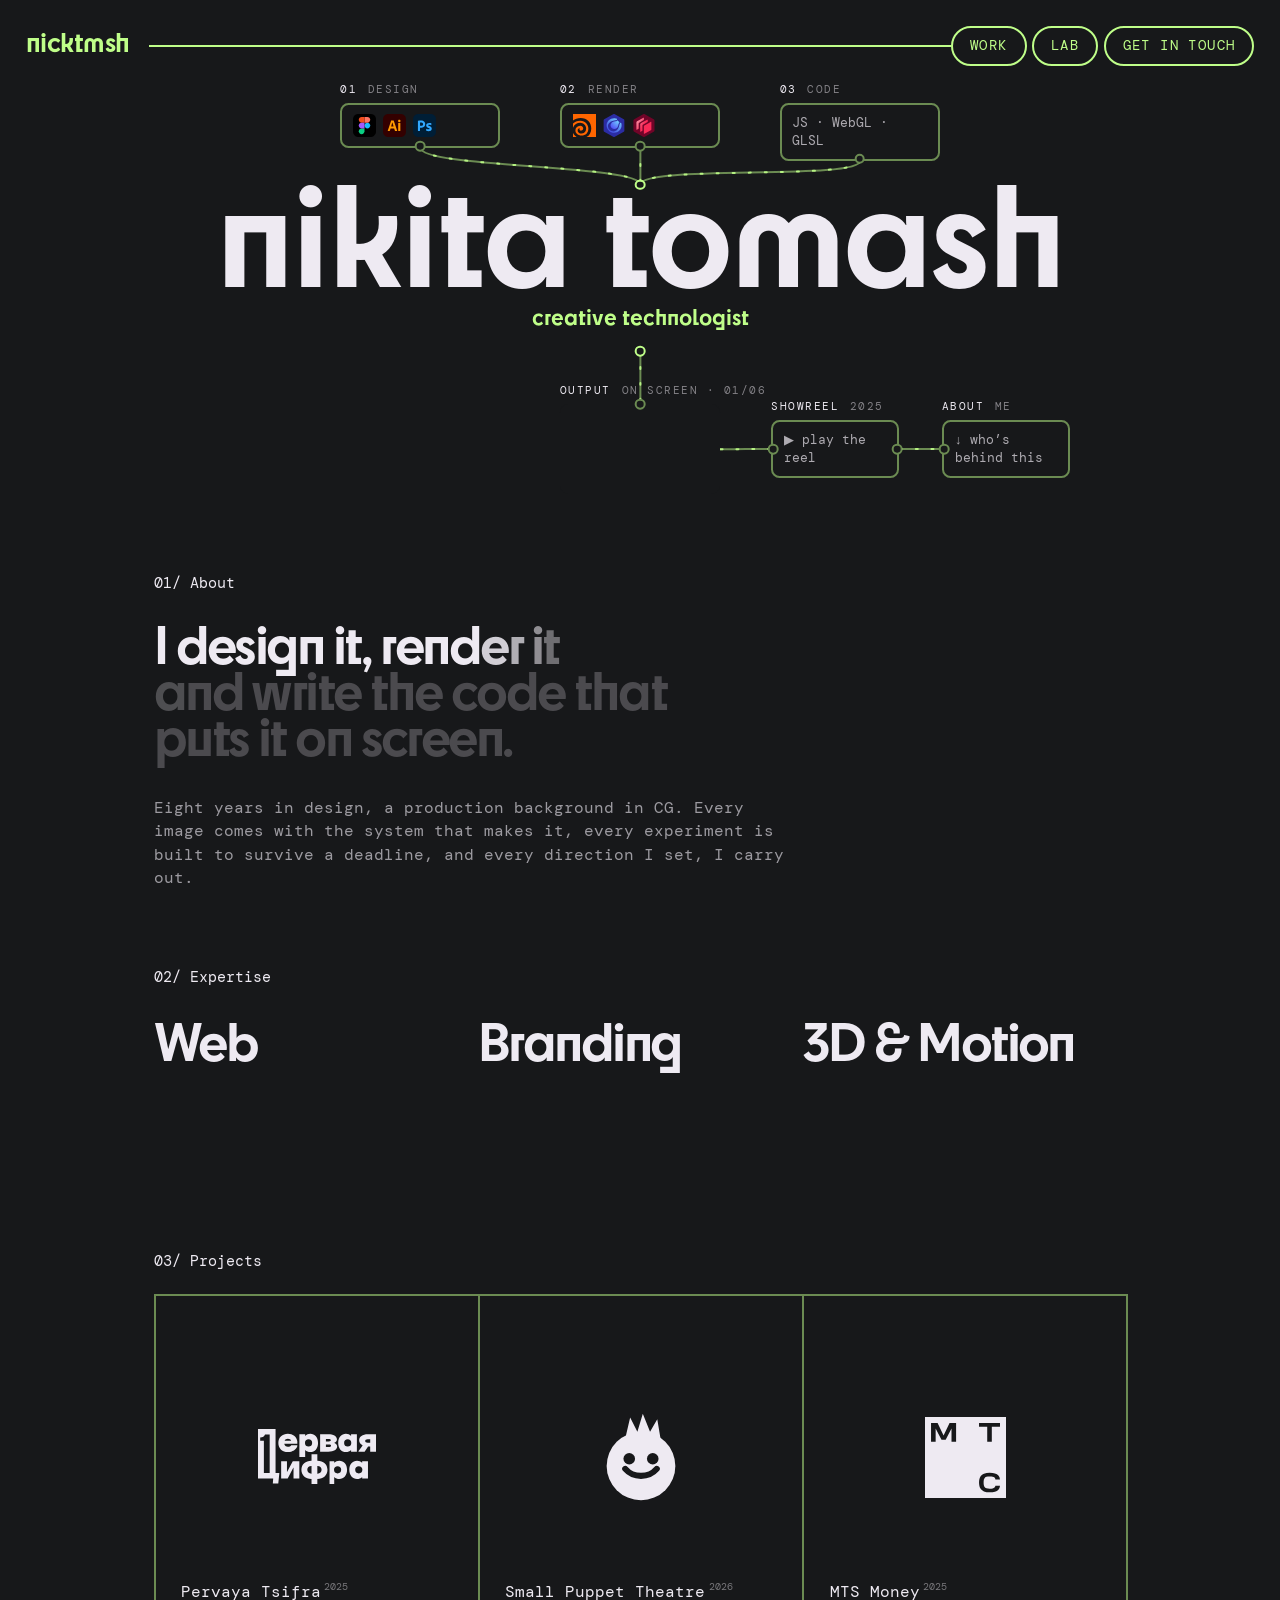
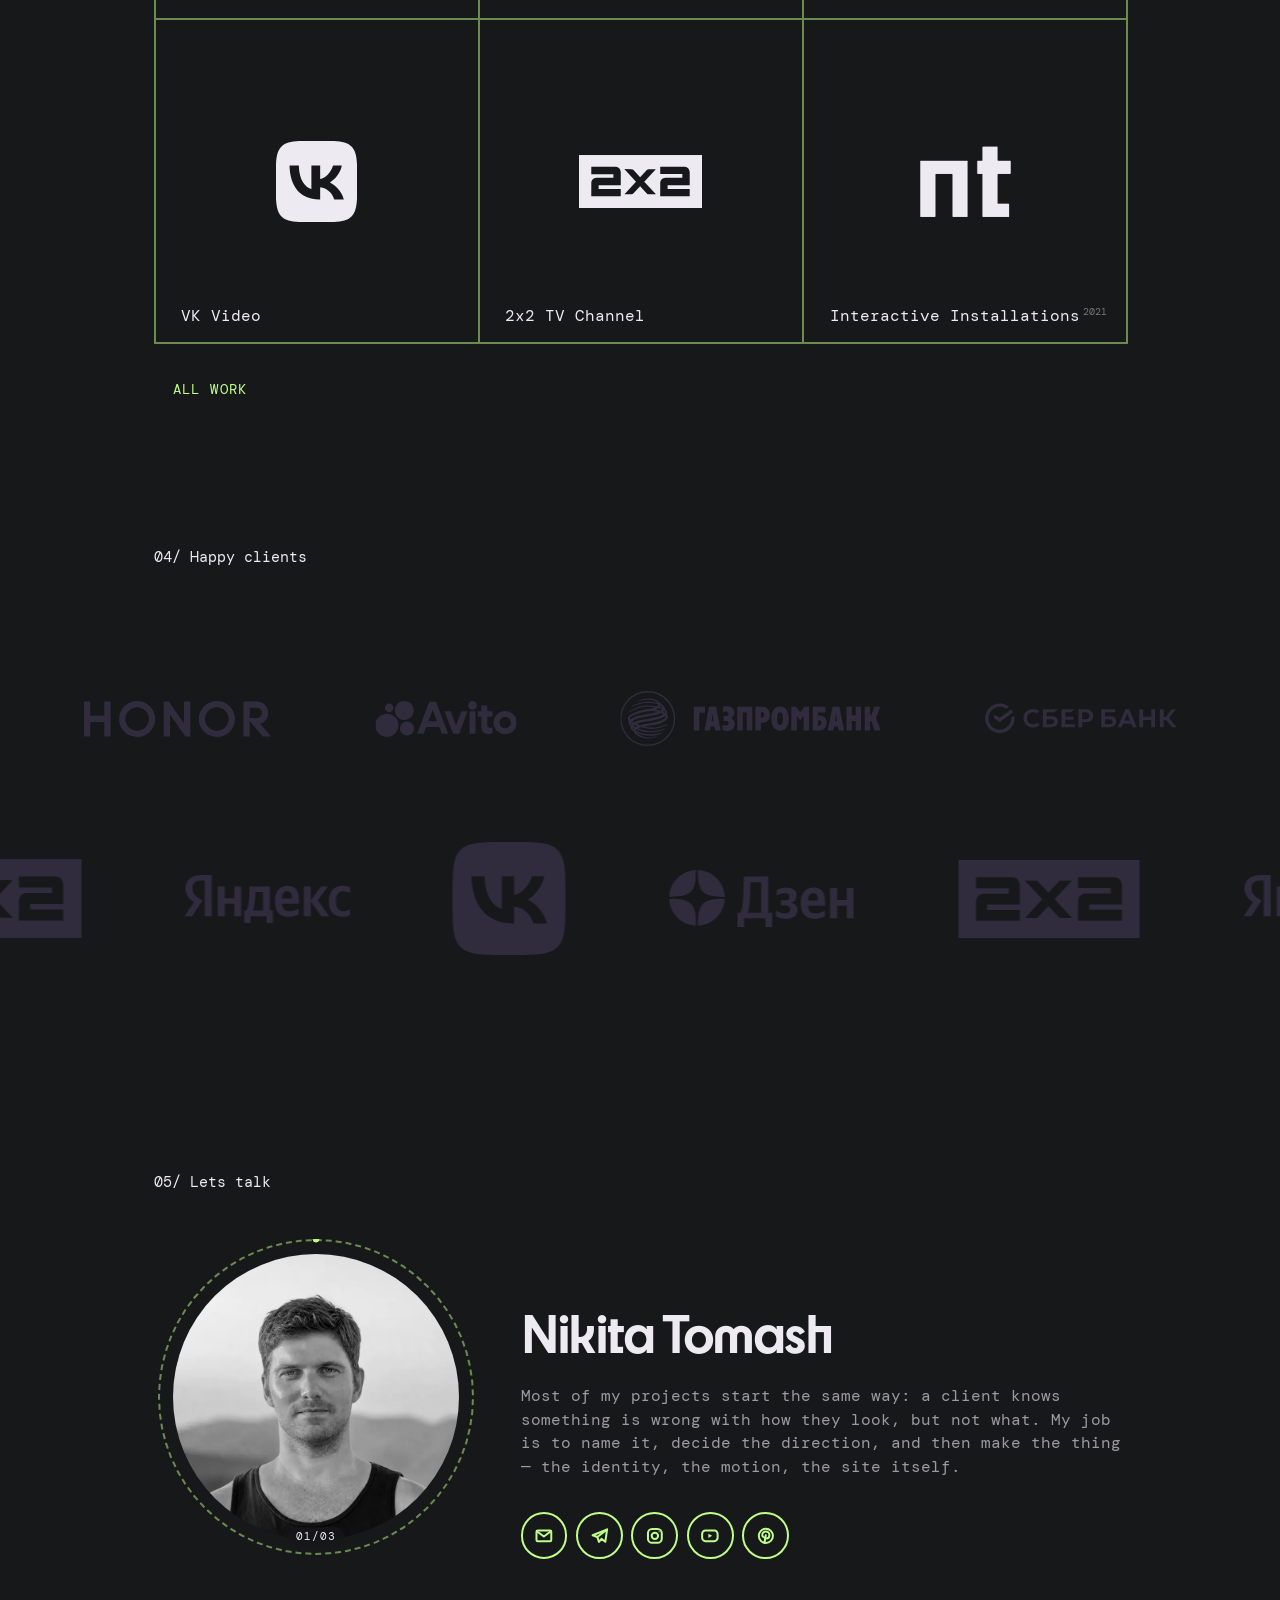
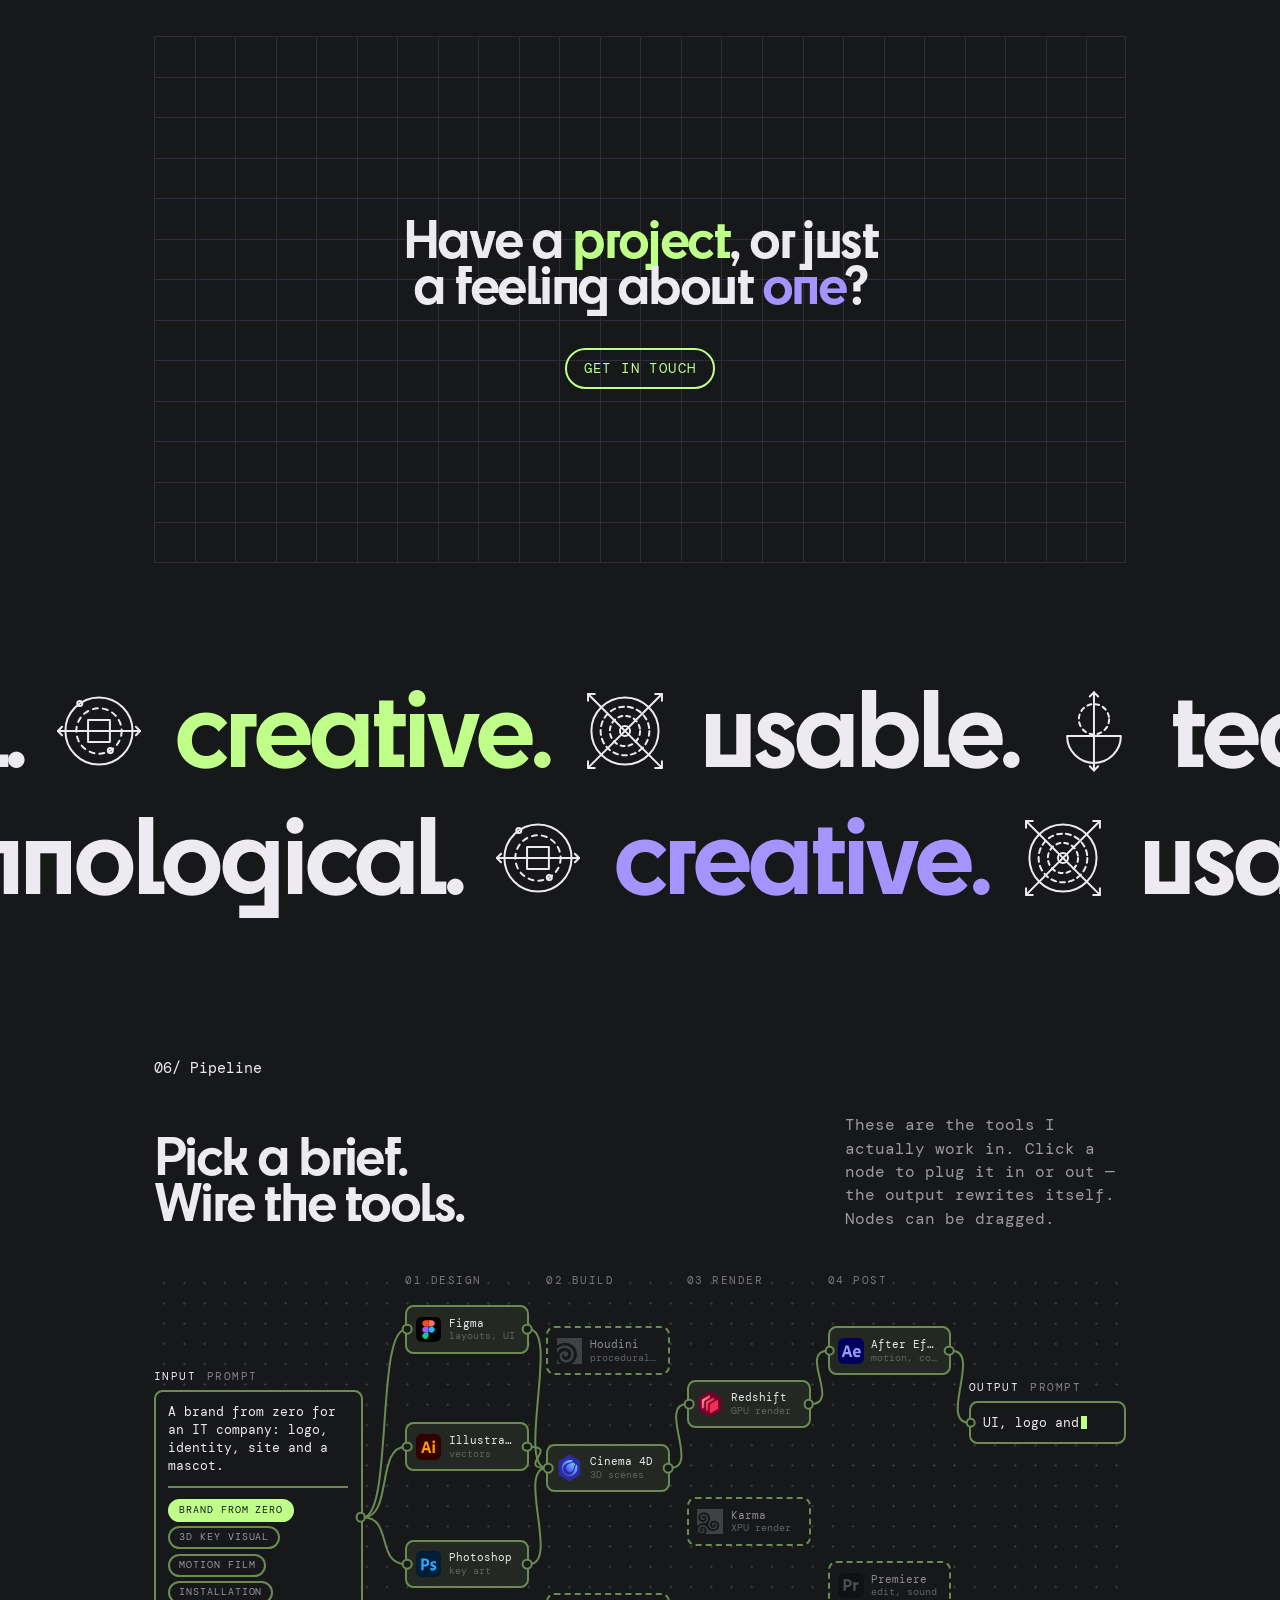
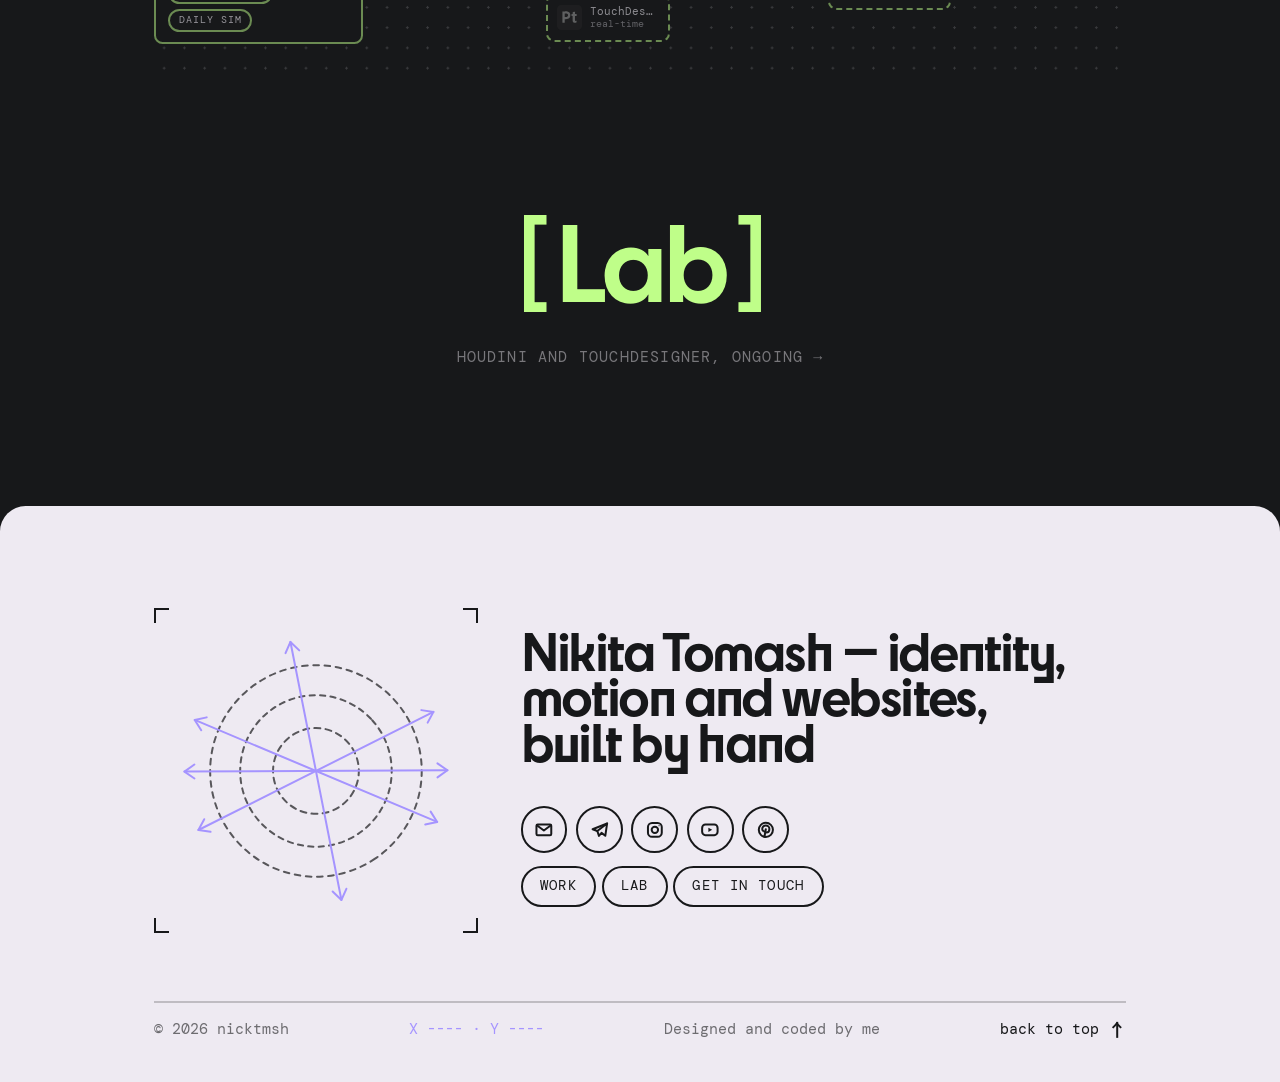
==== commit e18ce1fd: "Avatar: circle with dashed orbit and travelling dot, digital pixel/glitch transition, Lebowski frame" ====
--- a/index.html
+++ b/index.html
@@ -167,8 +167,9 @@
     <p class="label rise">05/ Lets talk</p>
     <div class="me">
       <!-- Фото чёрно-белое, плоскость наклоняется за курсором (js/tilt.js).
-           Клик меняет кадр за шторками (js/avatar.js); список — data-photos. -->
-      <figure class="me__photo rise" data-photos='["assets/me/nikita-tomash.webp", "assets/me/nikita-tomash-2.webp"]'>
+           Круг с пунктирной орбитой; клик меняет кадр цифровым переходом
+           (js/avatar.js); список кадров — data-photos. -->
+      <figure class="me__photo rise" data-photos='["assets/me/nikita-tomash.webp", "assets/me/lebowski.webp", "assets/me/nikita-tomash-2.webp"]'>
         <img src="assets/me/nikita-tomash.webp" alt="Nikita Tomash" width="720" height="720" loading="lazy" decoding="async">
       </figure>
       <div class="me__text rise" style="--delay:80ms">
--- a/css/home.css
+++ b/css/home.css
@@ -479,7 +479,8 @@
 /* --- 05 / Обо мне -----------------------------------------------------------
    Сетка 3×304, как у проектов: фото в первой колонке, текст во второй и
    третьей. Только имя, абзац и кнопки контактов — без подписей и рамок.
-   Фото чёрно-белое. */
+   Фото чёрно-белое, в круге с пунктирной орбитой; клик меняет кадр
+   цифровым переходом (js/avatar.js). */
 
 .me {
   margin-block-start: calc(40 * var(--u));
@@ -490,30 +491,52 @@
 }
 .me__photo {
   position: relative;
-  margin: 0;
-  overflow: hidden;
-}
-/* Шторки (js/avatar.js): полосы акцента въезжают по очереди с разных
-   сторон, закрывают кадр, кадр меняется, полосы разъезжаются. */
-.me__shutter {
+  margin: calc(18 * var(--u));
+  cursor: pointer;
+}
+/* Кадр — круг. Снаружи пунктирная орбита, по ней ползёт точка акцента. */
+.me__photo img,
+.me__fx {
+  border-radius: 50%;
+}
+.me__photo::before {
+  content: "";
+  position: absolute;
+  inset: calc(-14 * var(--u));
+  border: var(--line) dashed var(--hair);
+  border-radius: 50%;
+  animation: me-orbit 60s linear infinite;
+  pointer-events: none;
+}
+.me__photo::after {
+  content: "";
+  position: absolute;
+  inset: calc(-14 * var(--u));
+  border-radius: 50%;
+  background: radial-gradient(circle at 50% 0, var(--accent) 0 calc(3 * var(--u)), transparent calc(3.5 * var(--u)));
+  animation: me-orbit 14s linear infinite;
+  pointer-events: none;
+}
+@keyframes me-orbit { to { rotate: 1turn; } }
+/* Холст цифрового перехода (js/avatar.js) — поверх фото, только на время
+   перехода. */
+.me__fx {
   position: absolute;
   inset: 0;
-  display: grid;
-  grid-template-rows: repeat(7, 1fr);
+  width: 100%;
+  height: 100%;
+  opacity: 0;
   pointer-events: none;
 }
-.me__shutter i {
-  background: var(--accent);
-  scale: 0 1;
-  transform-origin: calc(100% * mod(var(--i), 2)) 50%;
-  transition: scale 380ms var(--ease);
-  transition-delay: calc(var(--i) * 40ms);
-}
-.me__photo.is-closed .me__shutter i { scale: 1 1; }
+.me__photo.is-fx .me__fx { opacity: 1; }
+@media (prefers-reduced-motion: reduce) {
+  .me__photo::before, .me__photo::after { animation: none; }
+}
 .me__count {
   position: absolute;
-  inset-block-end: calc(10 * var(--u));
-  inset-inline-end: calc(12 * var(--u));
+  inset-block-end: calc(-6 * var(--u));
+  inset-inline-start: 50%;
+  translate: -50% 0;
   padding: calc(2 * var(--u)) calc(8 * var(--u));
   border-radius: 100px;
   background: color-mix(in srgb, var(--bg) 70%, transparent);
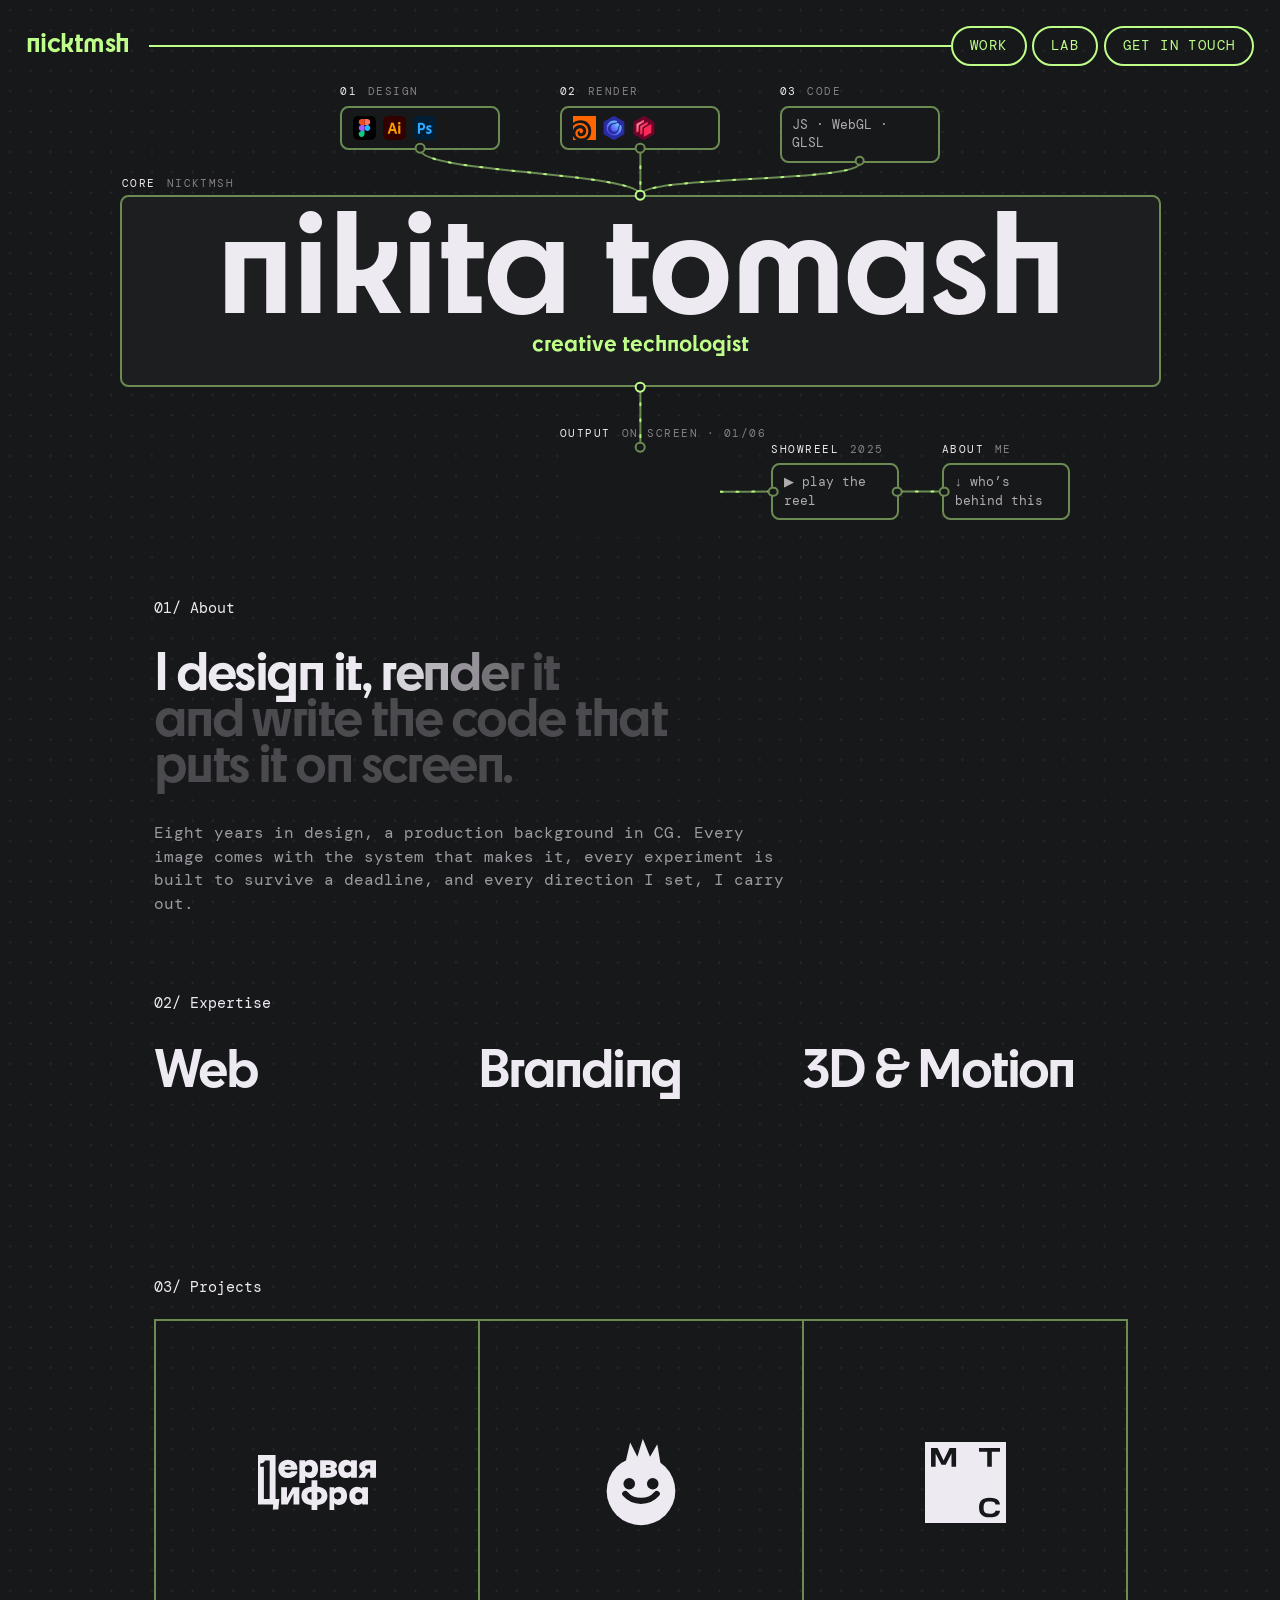
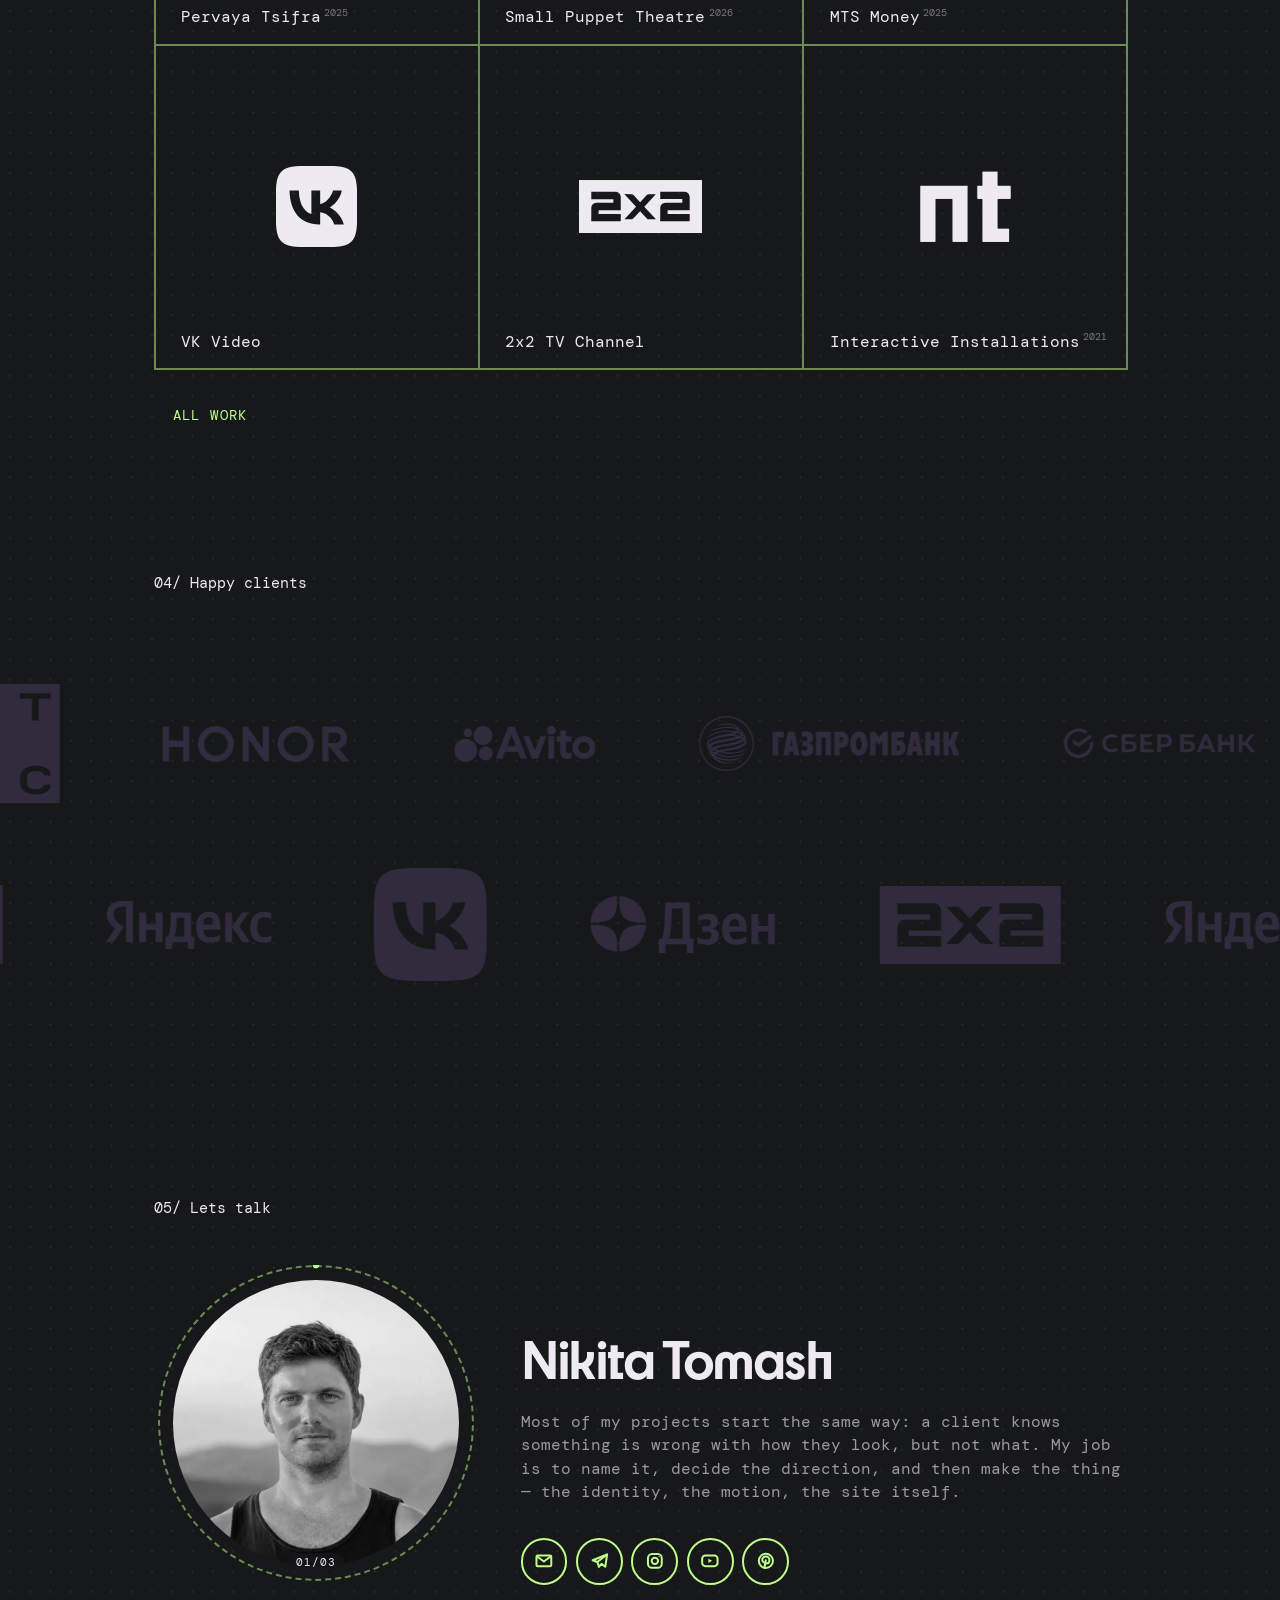
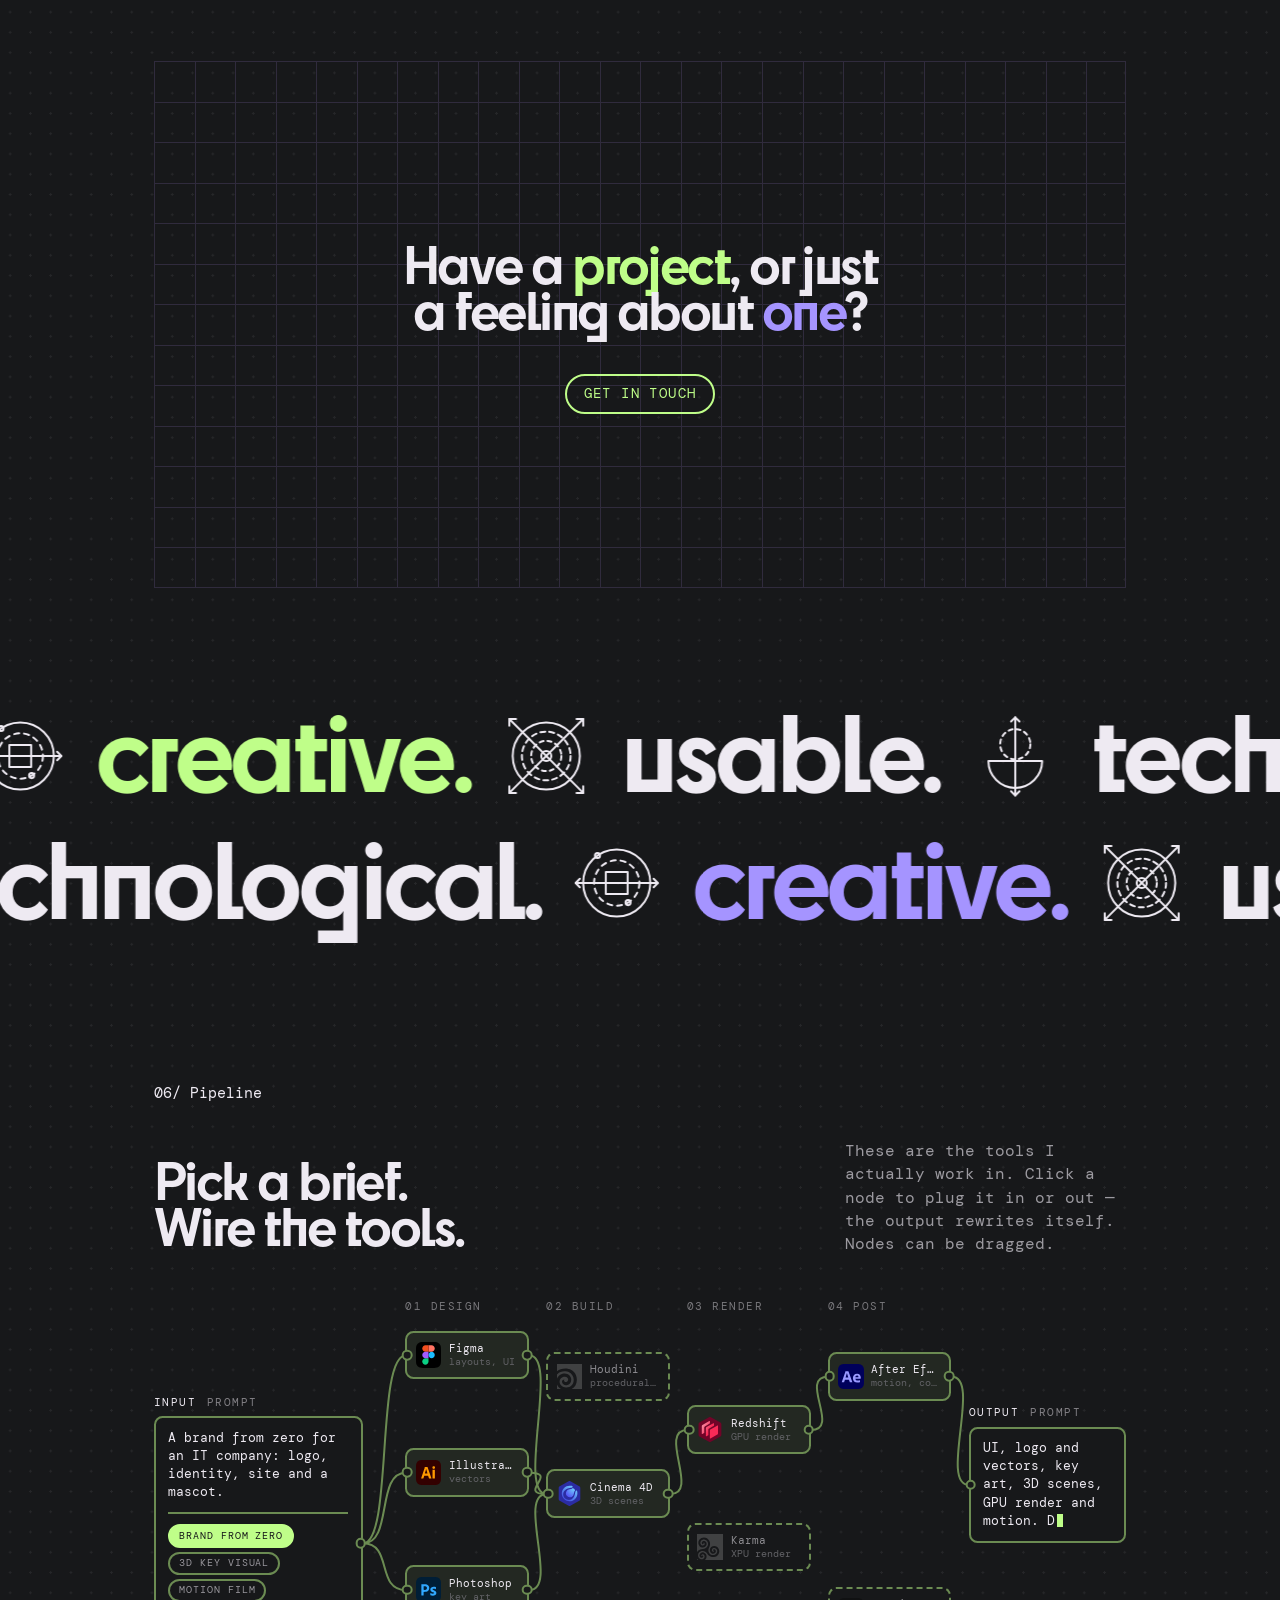
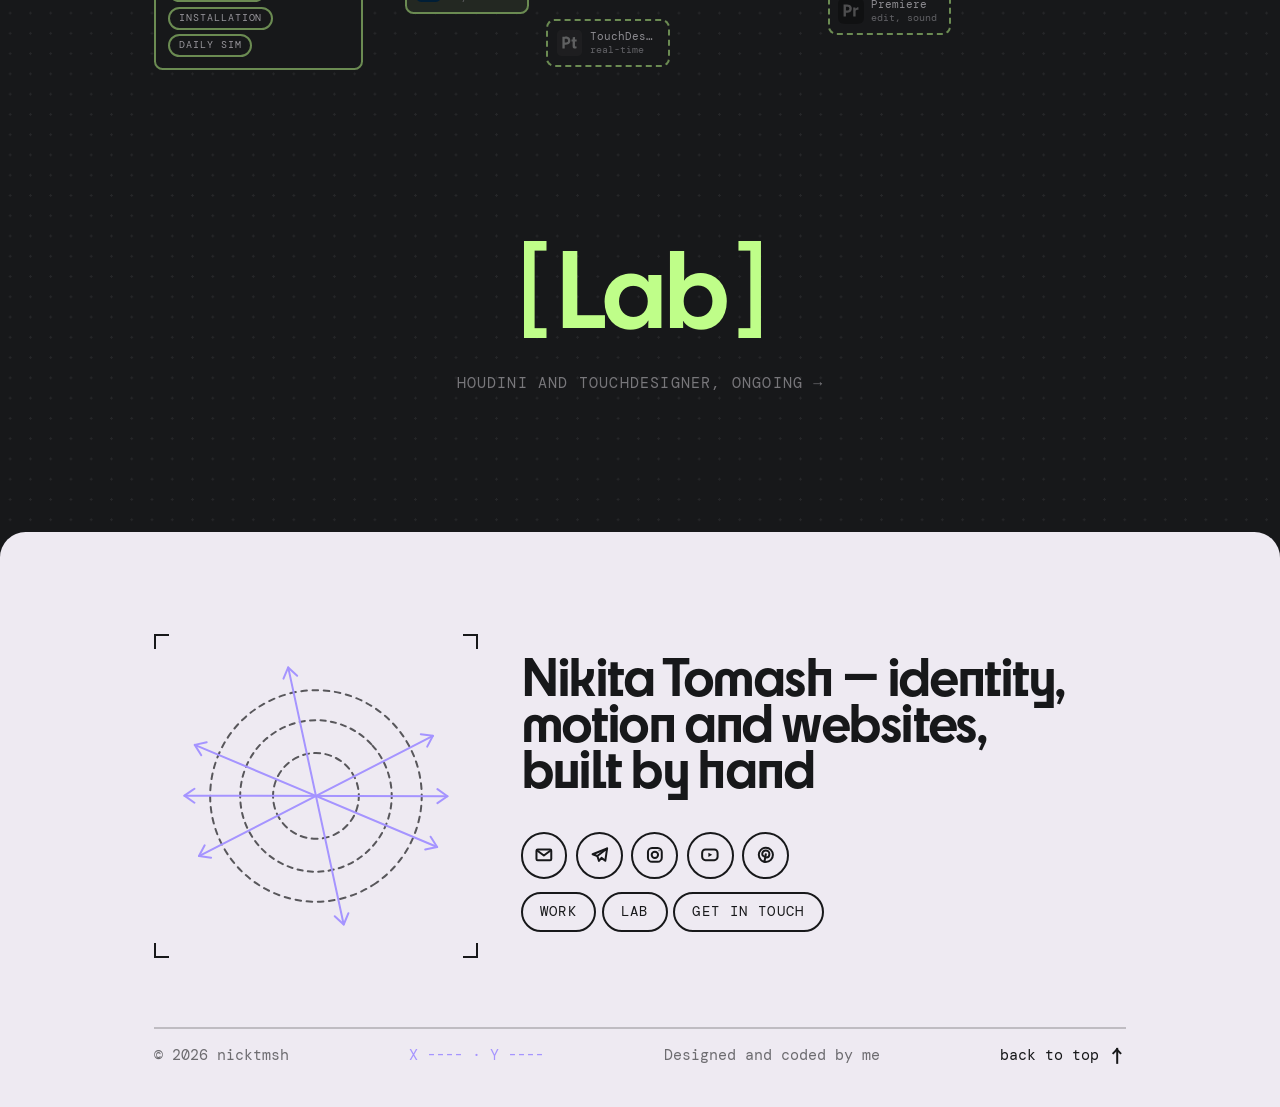
==== commit 78e6b37b: "Home: name as a node frame, cursor-lit dot pattern; avatar switches with a line transition - Name an" ====
--- a/index.html
+++ b/index.html
@@ -20,6 +20,9 @@
 <link rel="stylesheet" href="css/nodes.css">
 </head>
 <body>
+
+<!-- Точечный паттерн на весь документ (js/dots.js, стили — home.css). -->
+<div class="dots" aria-hidden="true"></div>
 
 <a class="skip" href="#about">Skip to content</a>
 
@@ -45,6 +48,9 @@
        плоскостью, как на рефе. -->
   <section class="hero wrap">
     <div class="hero__title">
+      <!-- Рамка ноды вокруг имени: порты входа и выхода графа стоят на её
+           рёбрах (js/hero-nodes.js), шапка — как у нод. -->
+      <span class="hero__frame" aria-hidden="true"><span class="node__head"><span class="node__type">Core</span><span class="node__tool">nicktmsh</span></span></span>
       <h1 class="hero__name">nikita tomash</h1>
       <p class="hero__sub">creative technologist</p>
     </div>
@@ -373,5 +379,6 @@
 <script src="js/pipeline.js" type="module"></script>
 <script src="js/hero-nodes.js" type="module"></script>
 <script src="js/avatar.js" type="module"></script>
+<script src="js/dots.js" type="module"></script>
 </body>
 </html>
--- a/css/home.css
+++ b/css/home.css
@@ -145,7 +145,8 @@
 
 .hero {
   position: relative;
-  padding-block: calc(185 * var(--u)) calc(223 * var(--u));
+  /* Сверху +24 к экспорту: над рамкой имени-ноды — шапка и ряд входов. */
+  padding-block: calc(209 * var(--u)) calc(223 * var(--u));
   text-align: center;
   isolation: isolate;
 }
@@ -529,6 +530,8 @@
   pointer-events: none;
 }
 .me__photo.is-fx .me__fx { opacity: 1; }
+/* На время перехода фото под холстом прячется: между линиями — фон. */
+.me__photo.is-fx img { opacity: 0; }
 @media (prefers-reduced-motion: reduce) {
   .me__photo::before, .me__photo::after { animation: none; }
 }
@@ -1234,4 +1237,41 @@
 @media (max-width: 760px) {
   .reel-box__video { height: auto; width: 92vw; }
   .reel-box__close { inset-inline-start: auto; inset-inline-end: 0; inset-block-start: calc(100% + 12px); }
-}+}
+/* --- Точечный паттерн главной (js/dots.js) ----------------------------------------
+   Та же сетка точек, что под нодами, на весь документ: почти не видна, а в
+   зоне курсора проявляется. Два слоя: ровный фон и тот же узор ярче,
+   открытый круглой маской вокруг курсора (--mx, --my — координаты
+   страницы, пишет скрипт). Слой прокручивается вместе со страницей. */
+
+body:has(> .dots) { position: relative; }
+.dots {
+  position: absolute;
+  inset: 0;
+  z-index: -1;
+  pointer-events: none;
+  --dot: calc(19 * var(--u));
+  background-image: radial-gradient(
+    circle,
+    color-mix(in srgb, var(--fg) 7%, transparent) 0 calc(1 * var(--u)),
+    transparent calc(1.2 * var(--u))
+  );
+  background-size: var(--dot) var(--dot);
+}
+.dots::after {
+  content: "";
+  position: absolute;
+  inset: 0;
+  background-image: radial-gradient(
+    circle,
+    color-mix(in srgb, var(--fg) 38%, transparent) 0 calc(1.1 * var(--u)),
+    transparent calc(1.3 * var(--u))
+  );
+  background-size: var(--dot) var(--dot);
+  -webkit-mask: radial-gradient(circle 240px at var(--mx, -999px) var(--my, -999px), #000, transparent);
+  mask: radial-gradient(circle 240px at var(--mx, -999px) var(--my, -999px), #000, transparent);
+  opacity: var(--on, 0);
+  transition: opacity 400ms var(--ease-out);
+}
+/* На главной у пайплайна своих точек нет — под ним общий узор. */
+.dots ~ main .pipe .nodes__canvas { background-image: none; }
--- a/css/nodes.css
+++ b/css/nodes.css
@@ -350,7 +350,25 @@
   opacity: 0.9;
   animation: wire-flow 1.4s linear infinite;
 }
-@media (max-width: 760px) { .hero__graph { display: none; } }
+/* Имя — тоже нода: рамка, как у нод, шапка сверху, порты графа на её
+   рёбрах. Типографика первого экрана и нодовая система — одним языком. */
+.hero__title { position: relative; }
+.hero__frame {
+  position: absolute;
+  inset: calc(-26 * var(--u)) calc(-32 * var(--u)) calc(-24 * var(--u));
+  z-index: -1;
+  border: var(--line) solid var(--hair);
+  border-radius: calc(8 * var(--u));
+  background: color-mix(in srgb, var(--fg) 3%, var(--bg));
+  text-align: start;
+  pointer-events: none;
+}
+.hero__frame .node__head {
+  position: absolute;
+  inset-block-end: 100%;
+  inset-inline-start: 0;
+}
+@media (max-width: 760px) { .hero__graph, .hero__frame { display: none; } }
 
 /* =============================================================================
    «Get in touch», нодовая версия (js/contact.js): вход → каналы → выход.
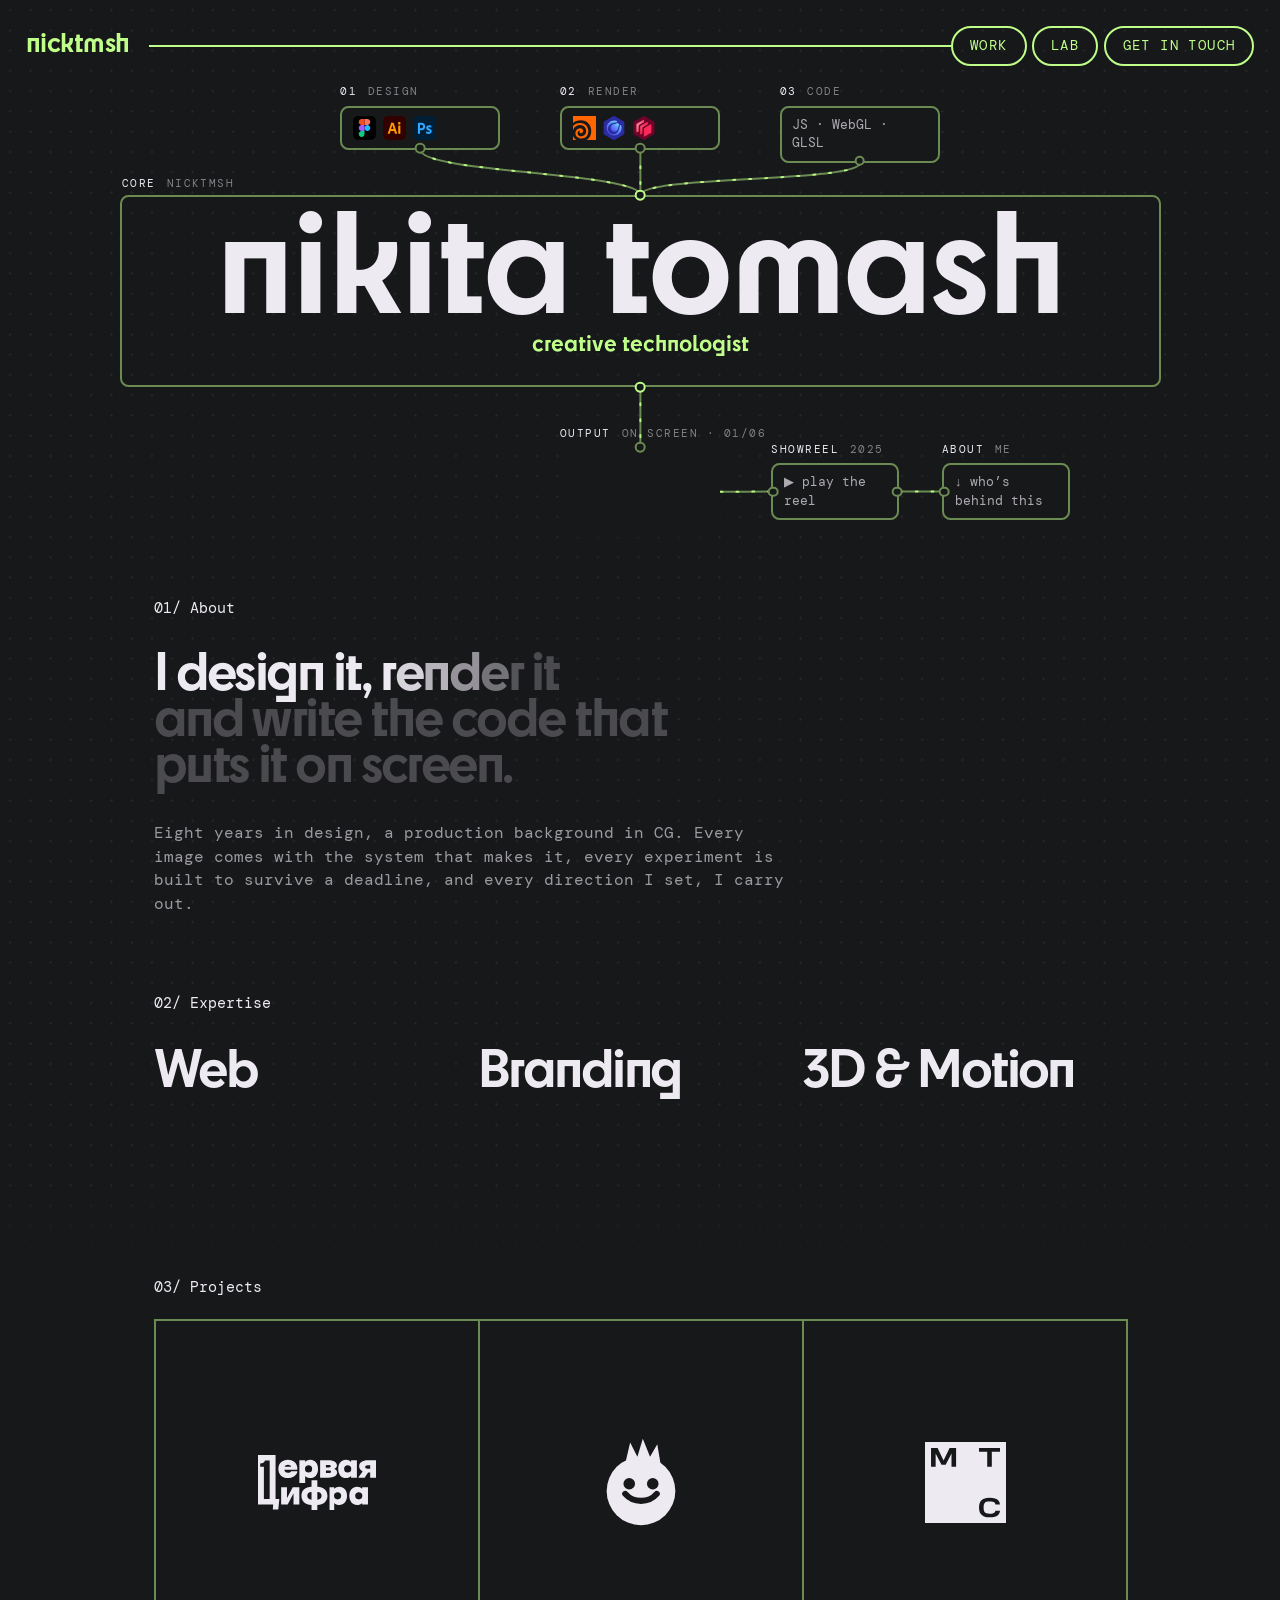
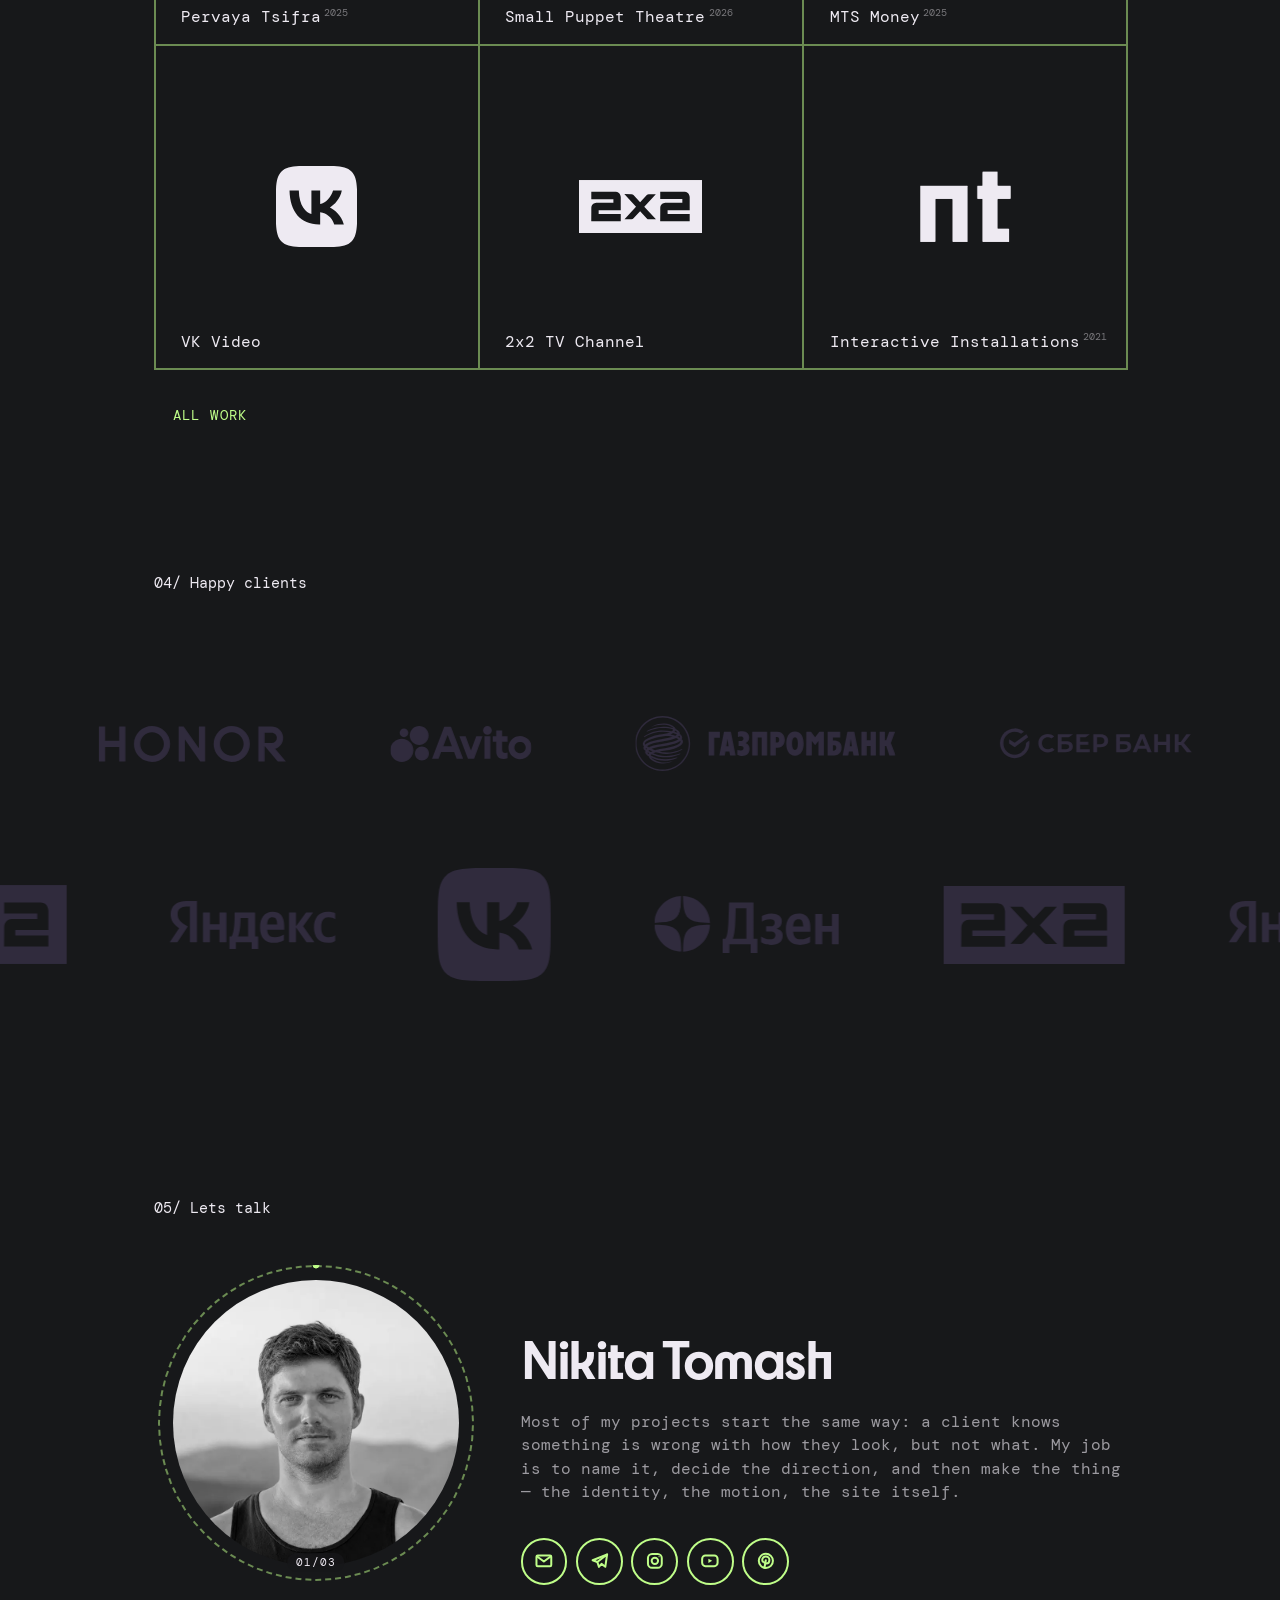
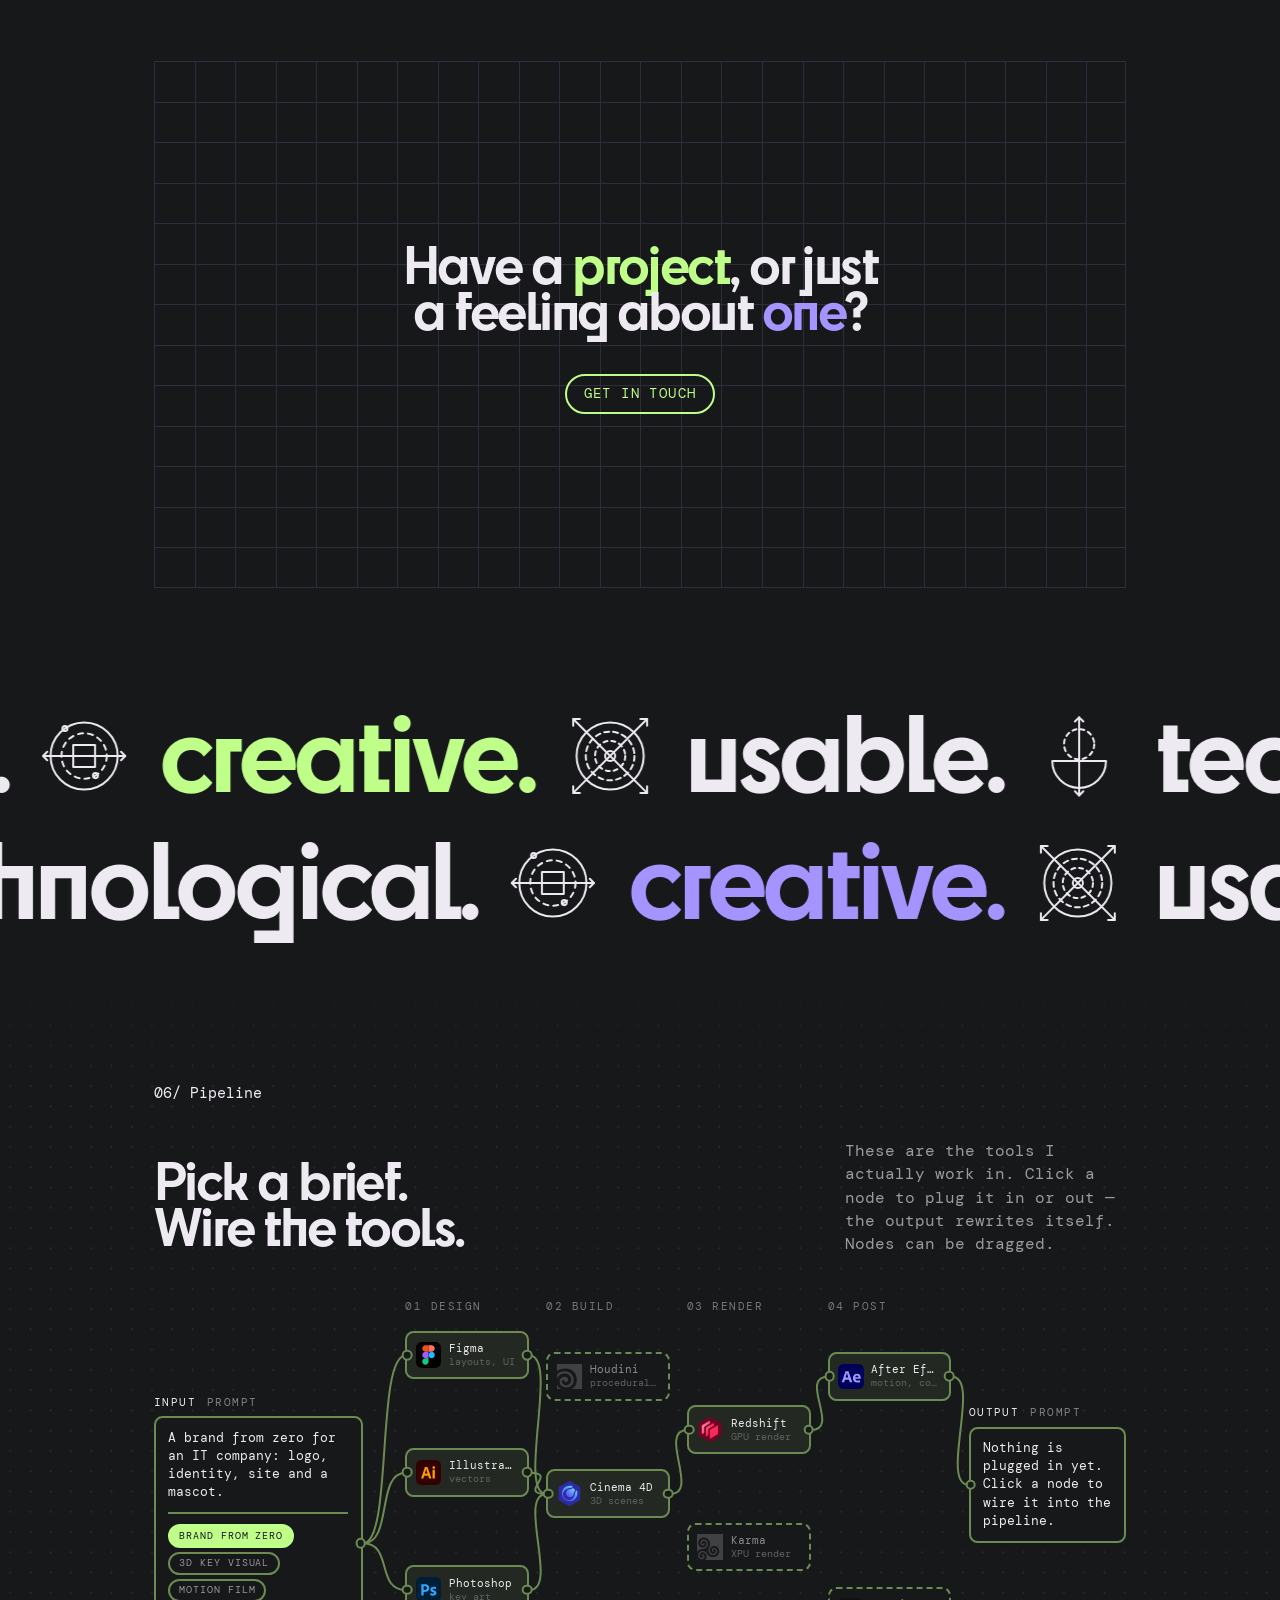
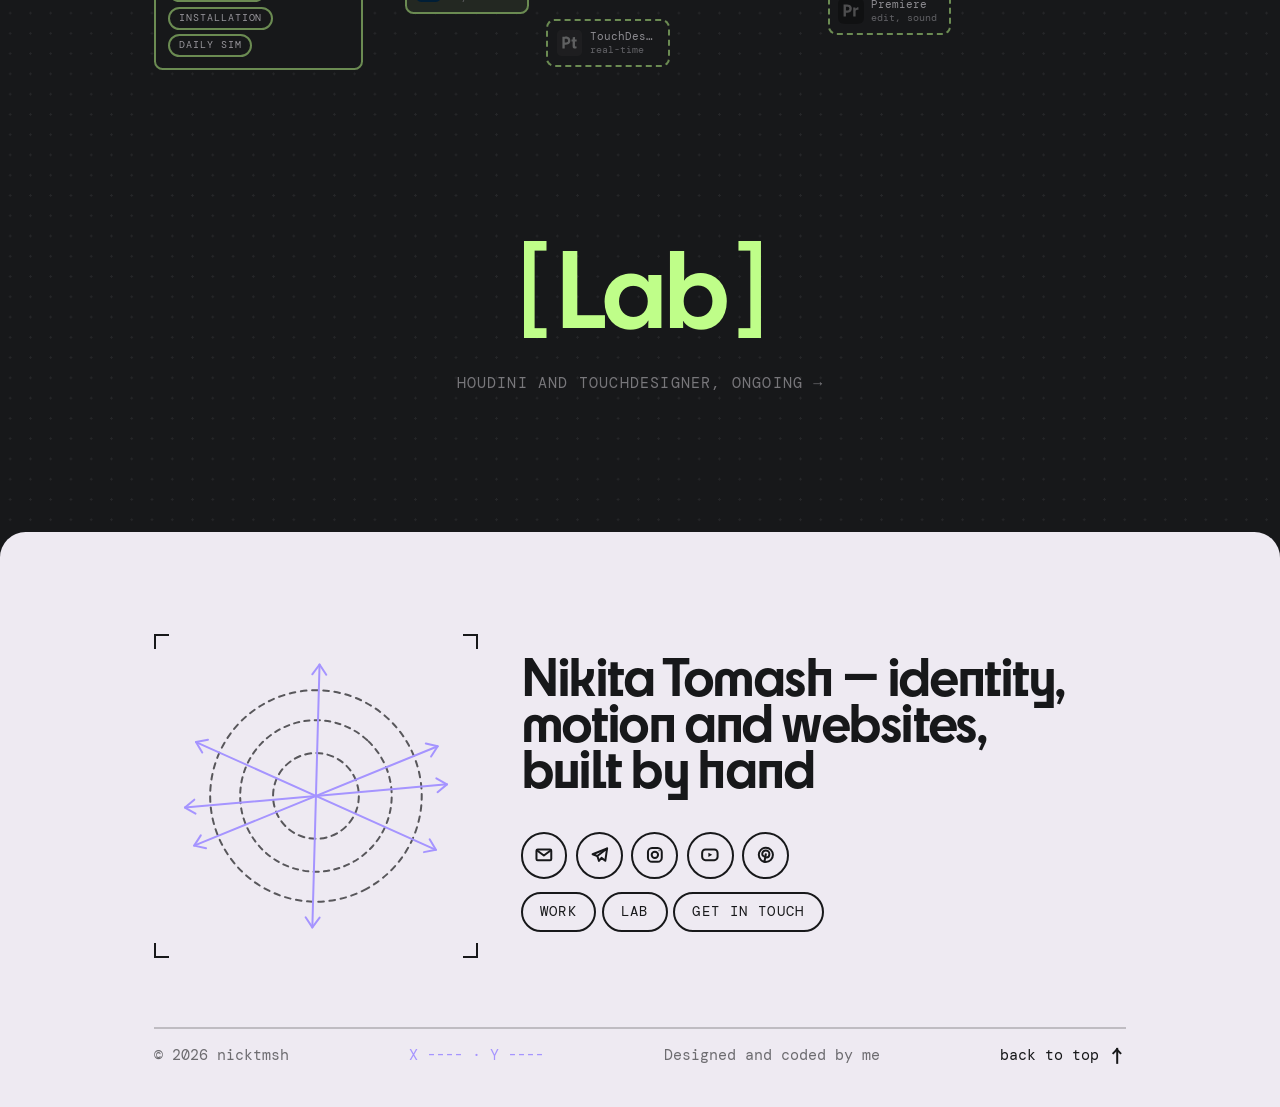
==== commit b86305b0: "Home: no fill on the name node frame; dot pattern fades out over blocks 03–05 and the marquee Co-Aut" ====
--- a/index.html
+++ b/index.html
@@ -99,7 +99,7 @@
        Сетка рисуется из data/projects.json (js/home.js): шесть проектов
        с featured: true. Разметки здесь нет намеренно — иначе добавление
        кейса требовало бы правки трёх файлов. -->
-  <section class="band wrap" id="work">
+  <section class="band wrap" id="work" data-dots-off>
     <p class="label rise">03/ Projects</p>
     <ul class="work rise" style="--delay:80ms" data-featured aria-busy="true"></ul>
     <p class="work__more rise" style="--delay:160ms">
@@ -108,7 +108,7 @@
   </section>
 
   <!-- 04 / Happy clients ------------------------------------------------ -->
-  <section class="band" id="clients">
+  <section class="band" id="clients" data-dots-off>
     <div class="wrap">
       <p class="label rise">04/ Happy clients</p>
     </div>
@@ -169,7 +169,7 @@
        Потом миллиметровка с вопросом: весь блок — кнопка, открывает окно
        контактов (js/contact.js). Поверх миллиметровки — поле векторов,
        единственное место на странице, где графика ловит мышь. -->
-  <section class="band wrap" id="talk">
+  <section class="band wrap" id="talk" data-dots-off>
     <p class="label rise">05/ Lets talk</p>
     <div class="me">
       <!-- Фото чёрно-белое, плоскость наклоняется за курсором (js/tilt.js).
@@ -202,7 +202,7 @@
        Между словами — пиктограммы тонкой линией (реф: vectors-group.com).
        Нарисованы один раз символами и подставляются через <use>: в ленте
        по двадцать четыре копии, и каждая правка знака — в одном месте. -->
-  <section class="marquee" aria-hidden="true">
+  <section class="marquee" aria-hidden="true" data-dots-off>
     <svg class="picto-sprite" width="0" height="0">
       <symbol id="p-orbit" viewBox="0 0 100 100">
         <g fill="none" stroke="currentColor" stroke-linecap="round" stroke-linejoin="round">
--- a/css/home.css
+++ b/css/home.css
@@ -1273,5 +1273,11 @@
   opacity: var(--on, 0);
   transition: opacity 400ms var(--ease-out);
 }
+/* Блоки с data-dots-off — без точек: маска-градиент по вертикали, границы
+   (координаты на странице) пишет js/dots.js. */
+.dots.is-cut {
+  -webkit-mask: linear-gradient(#000 var(--cut-a0), transparent var(--cut-a), transparent var(--cut-b), #000 var(--cut-b1));
+  mask: linear-gradient(#000 var(--cut-a0), transparent var(--cut-a), transparent var(--cut-b), #000 var(--cut-b1));
+}
 /* На главной у пайплайна своих точек нет — под ним общий узор. */
 .dots ~ main .pipe .nodes__canvas { background-image: none; }
--- a/css/nodes.css
+++ b/css/nodes.css
@@ -359,7 +359,6 @@
   z-index: -1;
   border: var(--line) solid var(--hair);
   border-radius: calc(8 * var(--u));
-  background: color-mix(in srgb, var(--fg) 3%, var(--bg));
   text-align: start;
   pointer-events: none;
 }
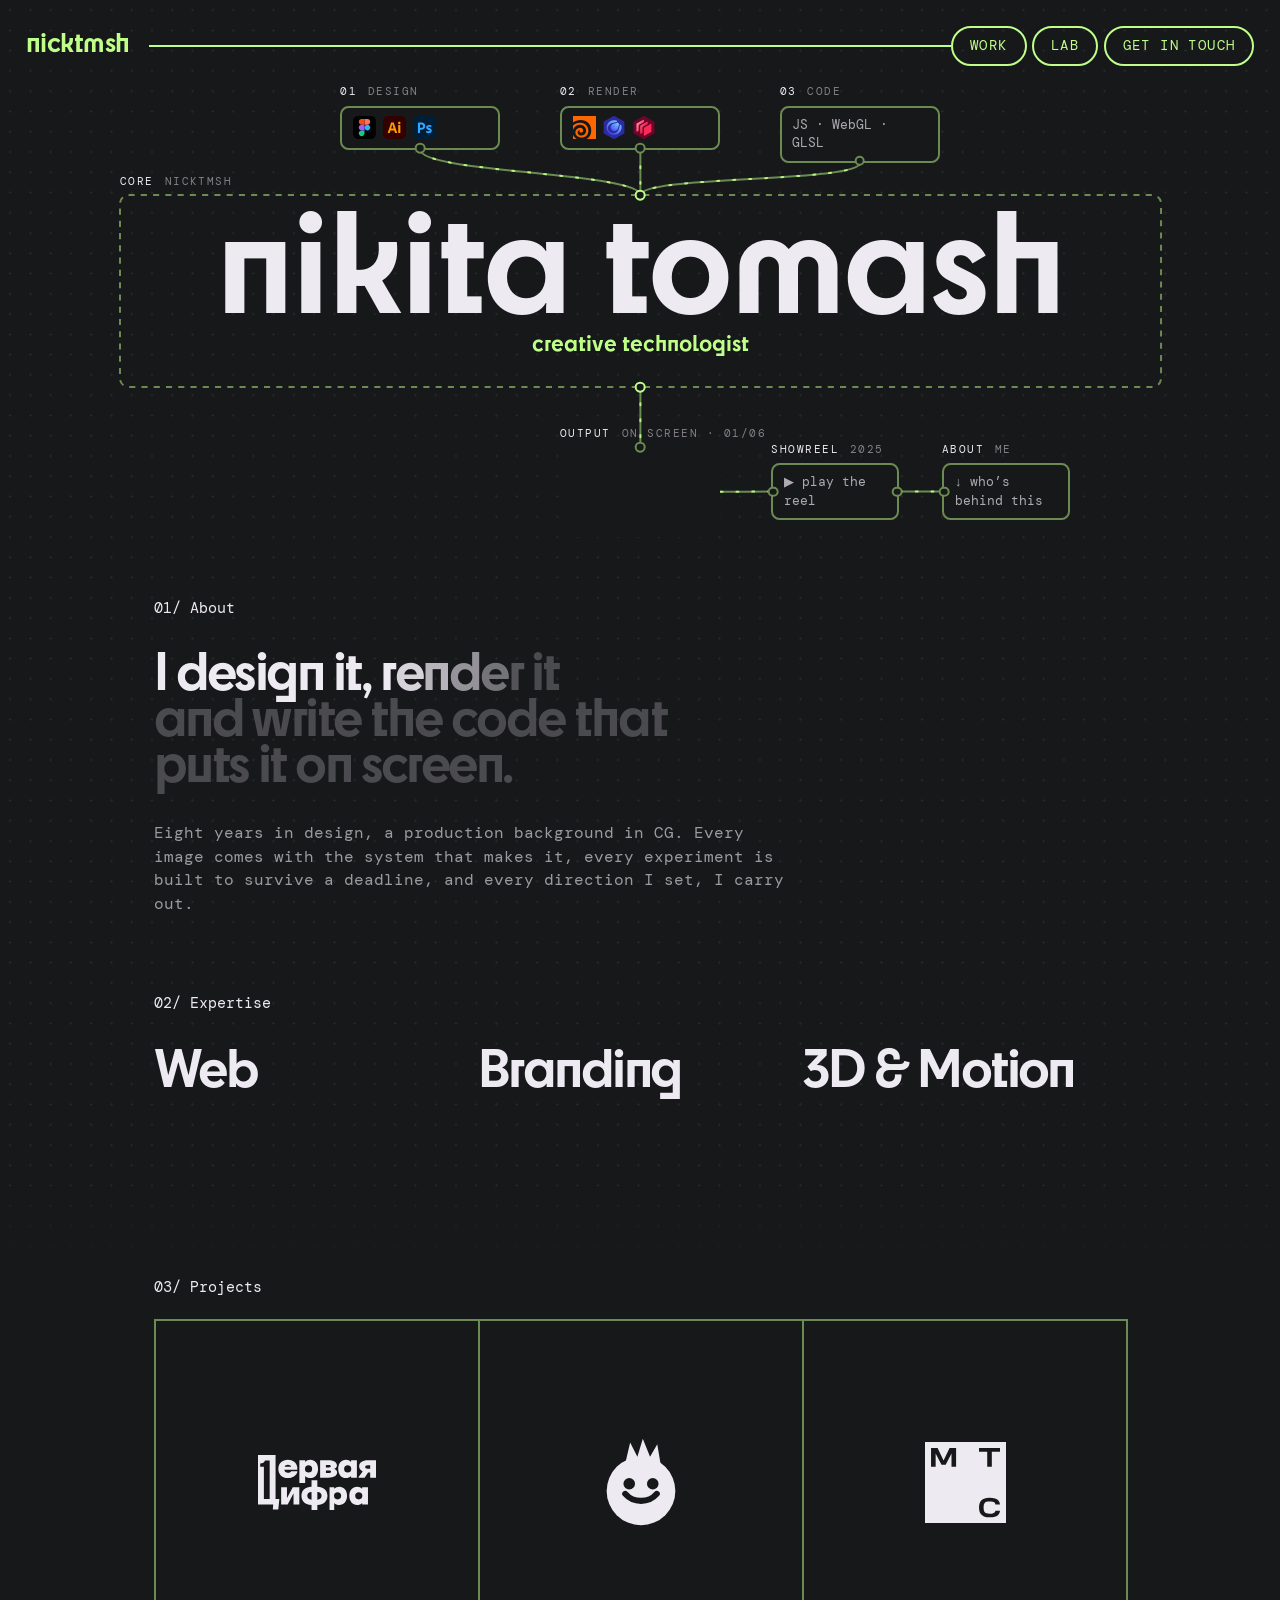
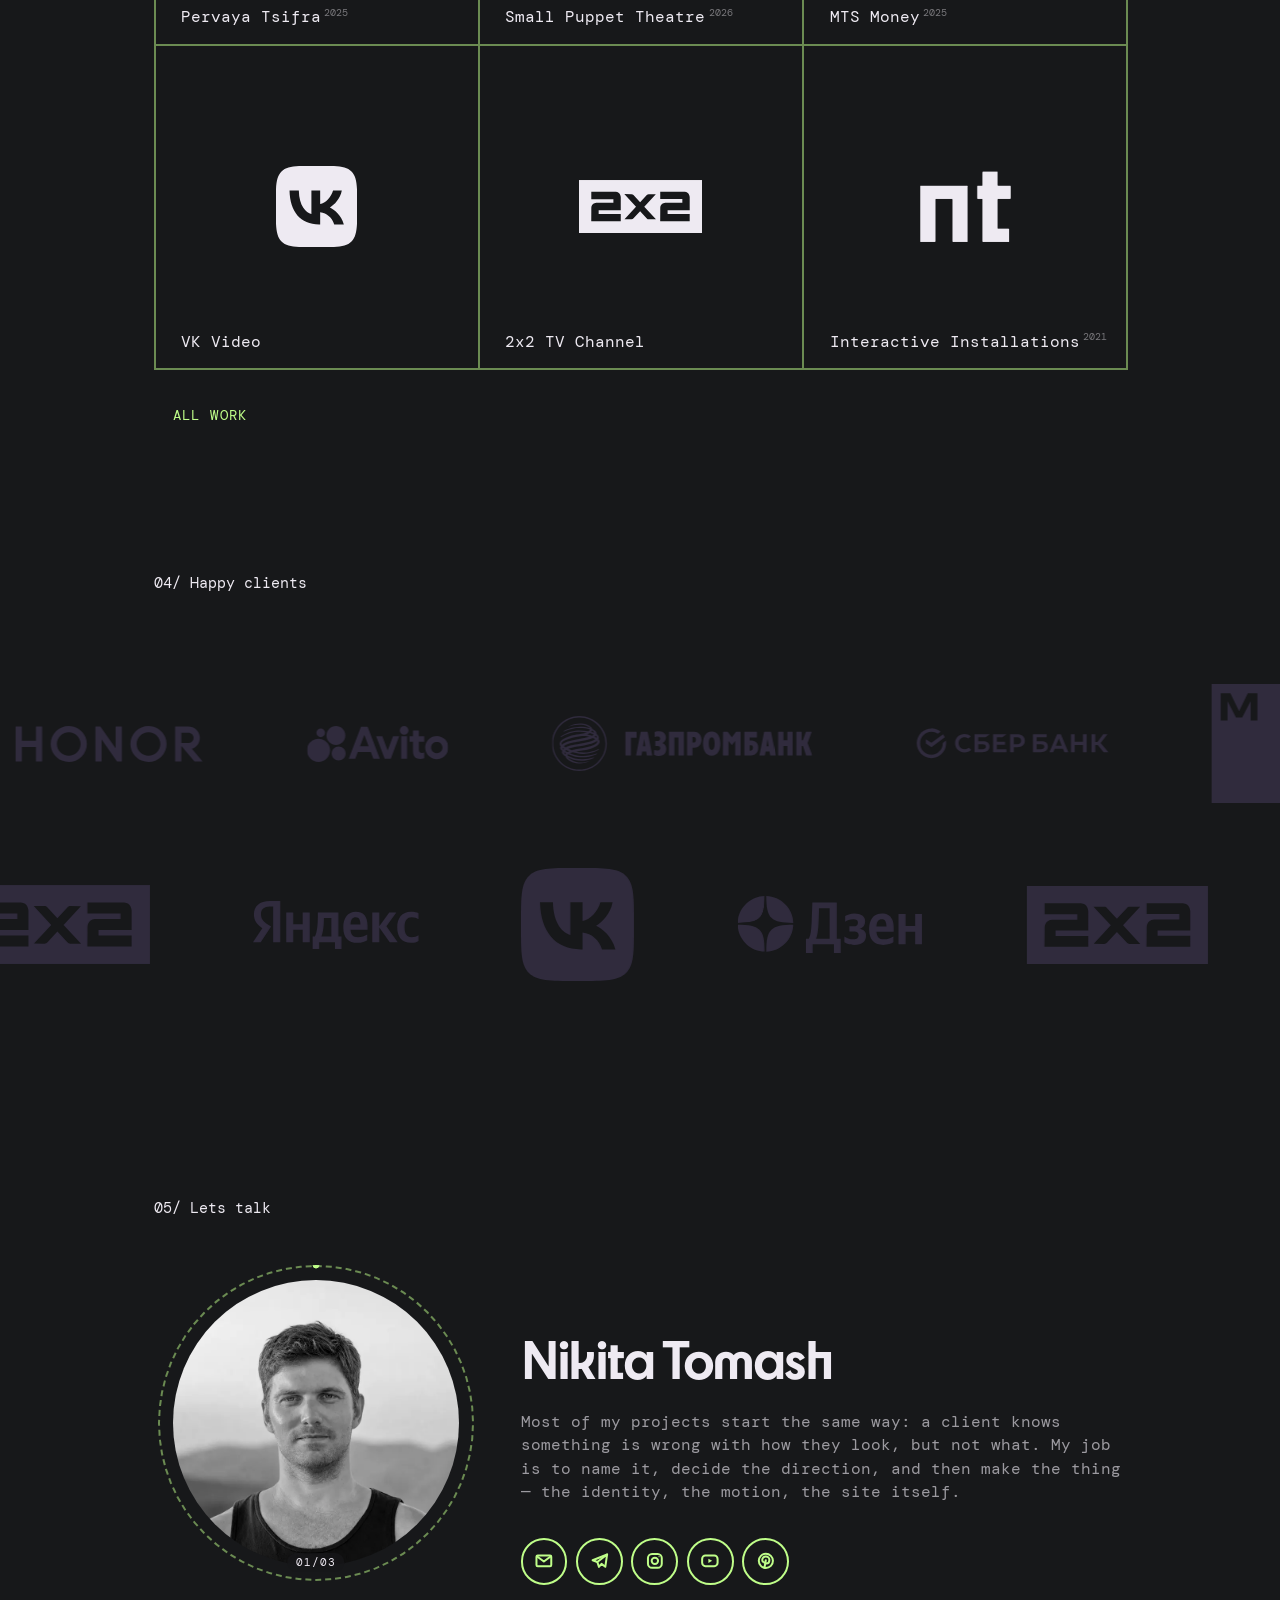
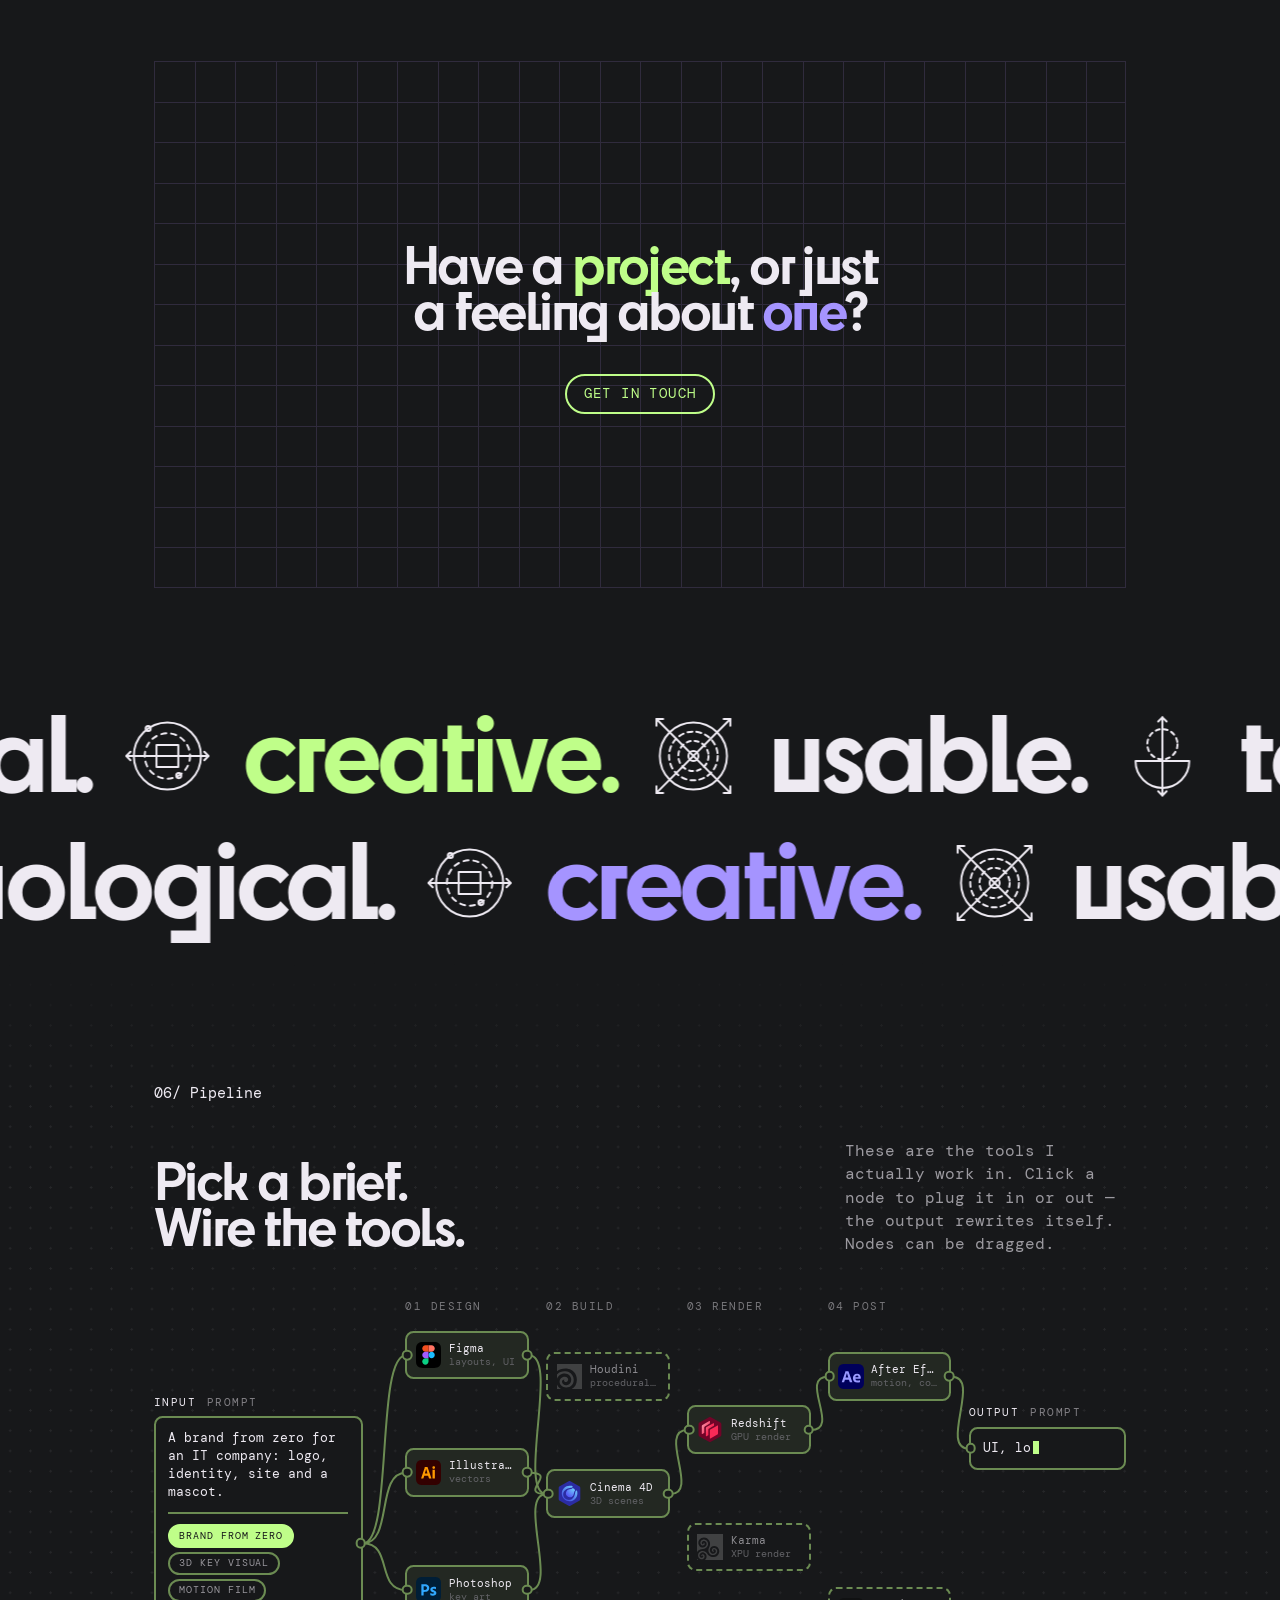
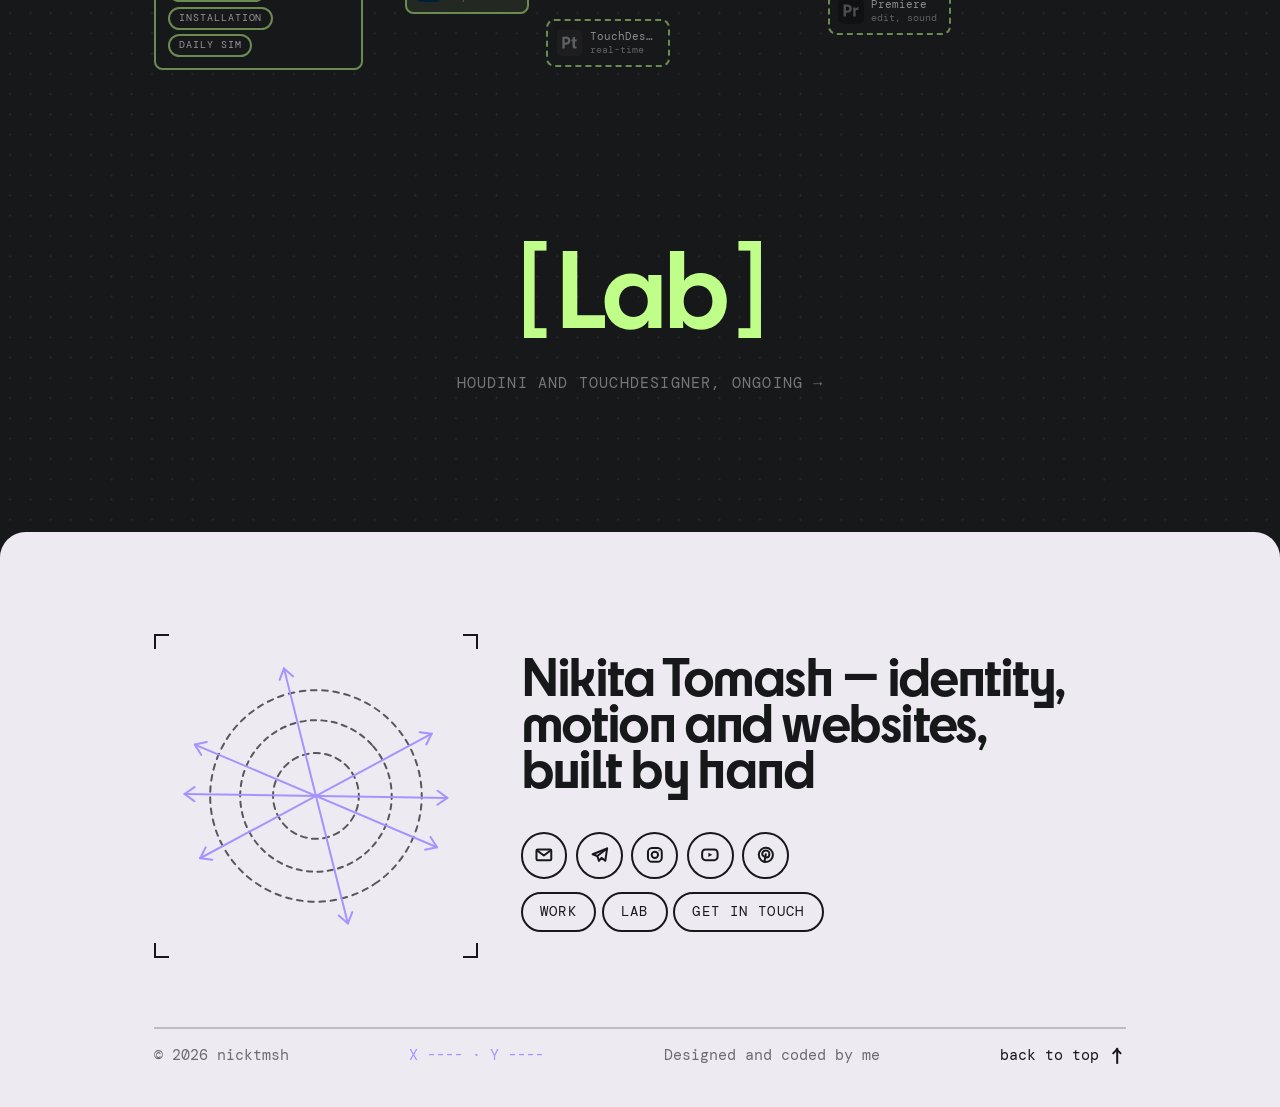
==== commit 13b2807c: "Hero: name frame as a marching dashed outline that tightens on hover; graph ports follow it Co-Autho" ====
--- a/index.html
+++ b/index.html
@@ -48,9 +48,10 @@
        плоскостью, как на рефе. -->
   <section class="hero wrap">
     <div class="hero__title">
-      <!-- Рамка ноды вокруг имени: порты входа и выхода графа стоят на её
-           рёбрах (js/hero-nodes.js), шапка — как у нод. -->
-      <span class="hero__frame" aria-hidden="true"><span class="node__head"><span class="node__type">Core</span><span class="node__tool">nicktmsh</span></span></span>
+      <!-- Рамка ноды вокруг имени: бегущий пунктир, при наведении сжимается;
+           порты входа и выхода графа стоят на её рёбрах (js/hero-nodes.js),
+           шапка — как у нод. -->
+      <span class="hero__frame" aria-hidden="true"><svg class="hero__dash"><rect width="100%" height="100%" rx="10" pathLength="1000"/></svg><span class="node__head"><span class="node__type">Core</span><span class="node__tool">nicktmsh</span></span></span>
       <h1 class="hero__name">nikita tomash</h1>
       <p class="hero__sub">creative technologist</p>
     </div>
--- a/css/nodes.css
+++ b/css/nodes.css
@@ -350,24 +350,58 @@
   opacity: 0.9;
   animation: wire-flow 1.4s linear infinite;
 }
-/* Имя — тоже нода: рамка, как у нод, шапка сверху, порты графа на её
-   рёбрах. Типографика первого экрана и нодовая система — одним языком. */
+/* Имя — тоже нода: рамка бегущим пунктиром, шапка сверху, порты графа на её
+   рёбрах. Типографика первого экрана и нодовая система — одним языком.
+   При наведении рамка сжимается к имени; порты едут за ней (js/hero-nodes.js,
+   там же отступы рамки в покое — менять вместе). */
 .hero__title { position: relative; }
 .hero__frame {
   position: absolute;
   inset: calc(-26 * var(--u)) calc(-32 * var(--u)) calc(-24 * var(--u));
   z-index: -1;
-  border: var(--line) solid var(--hair);
-  border-radius: calc(8 * var(--u));
   text-align: start;
   pointer-events: none;
-}
+  transition: inset 500ms var(--ease-out);
+}
+.hero__title:hover .hero__frame {
+  inset: calc(-14 * var(--u)) calc(-18 * var(--u)) calc(-12 * var(--u));
+}
+/* Зона наведения — вся рамка в покое, а не только текст: сжатая рамка не
+   уходит из-под курсора и не дёргается. */
+.hero__title::after {
+  content: "";
+  position: absolute;
+  inset: calc(-26 * var(--u)) calc(-32 * var(--u)) calc(-24 * var(--u));
+  z-index: -1;
+}
+/* Пунктир — SVG: у border штрихи не двигаются. pathLength="1000" и период
+   5 — ровно 200 штрихов по периметру, без шва в углу. */
+.hero__dash {
+  position: absolute;
+  inset: 0;
+  width: 100%;
+  height: 100%;
+  overflow: visible;
+}
+.hero__dash rect {
+  rx: calc(8 * var(--u));
+  fill: none;
+  stroke: var(--hair);
+  stroke-width: var(--line-px, 1px);
+  stroke-dasharray: 2.5 2.5;
+  animation: hero-dash 0.9s linear infinite;
+}
+@keyframes hero-dash { to { stroke-dashoffset: -5; } }
 .hero__frame .node__head {
   position: absolute;
   inset-block-end: 100%;
   inset-inline-start: 0;
 }
-@media (max-width: 760px) { .hero__graph, .hero__frame { display: none; } }
+@media (prefers-reduced-motion: reduce) {
+  .hero__dash rect { animation: none; }
+  .hero__frame { transition: none; }
+}
+@media (max-width: 760px) { .hero__graph, .hero__frame, .hero__title::after { display: none; } }
 
 /* =============================================================================
    «Get in touch», нодовая версия (js/contact.js): вход → каналы → выход.
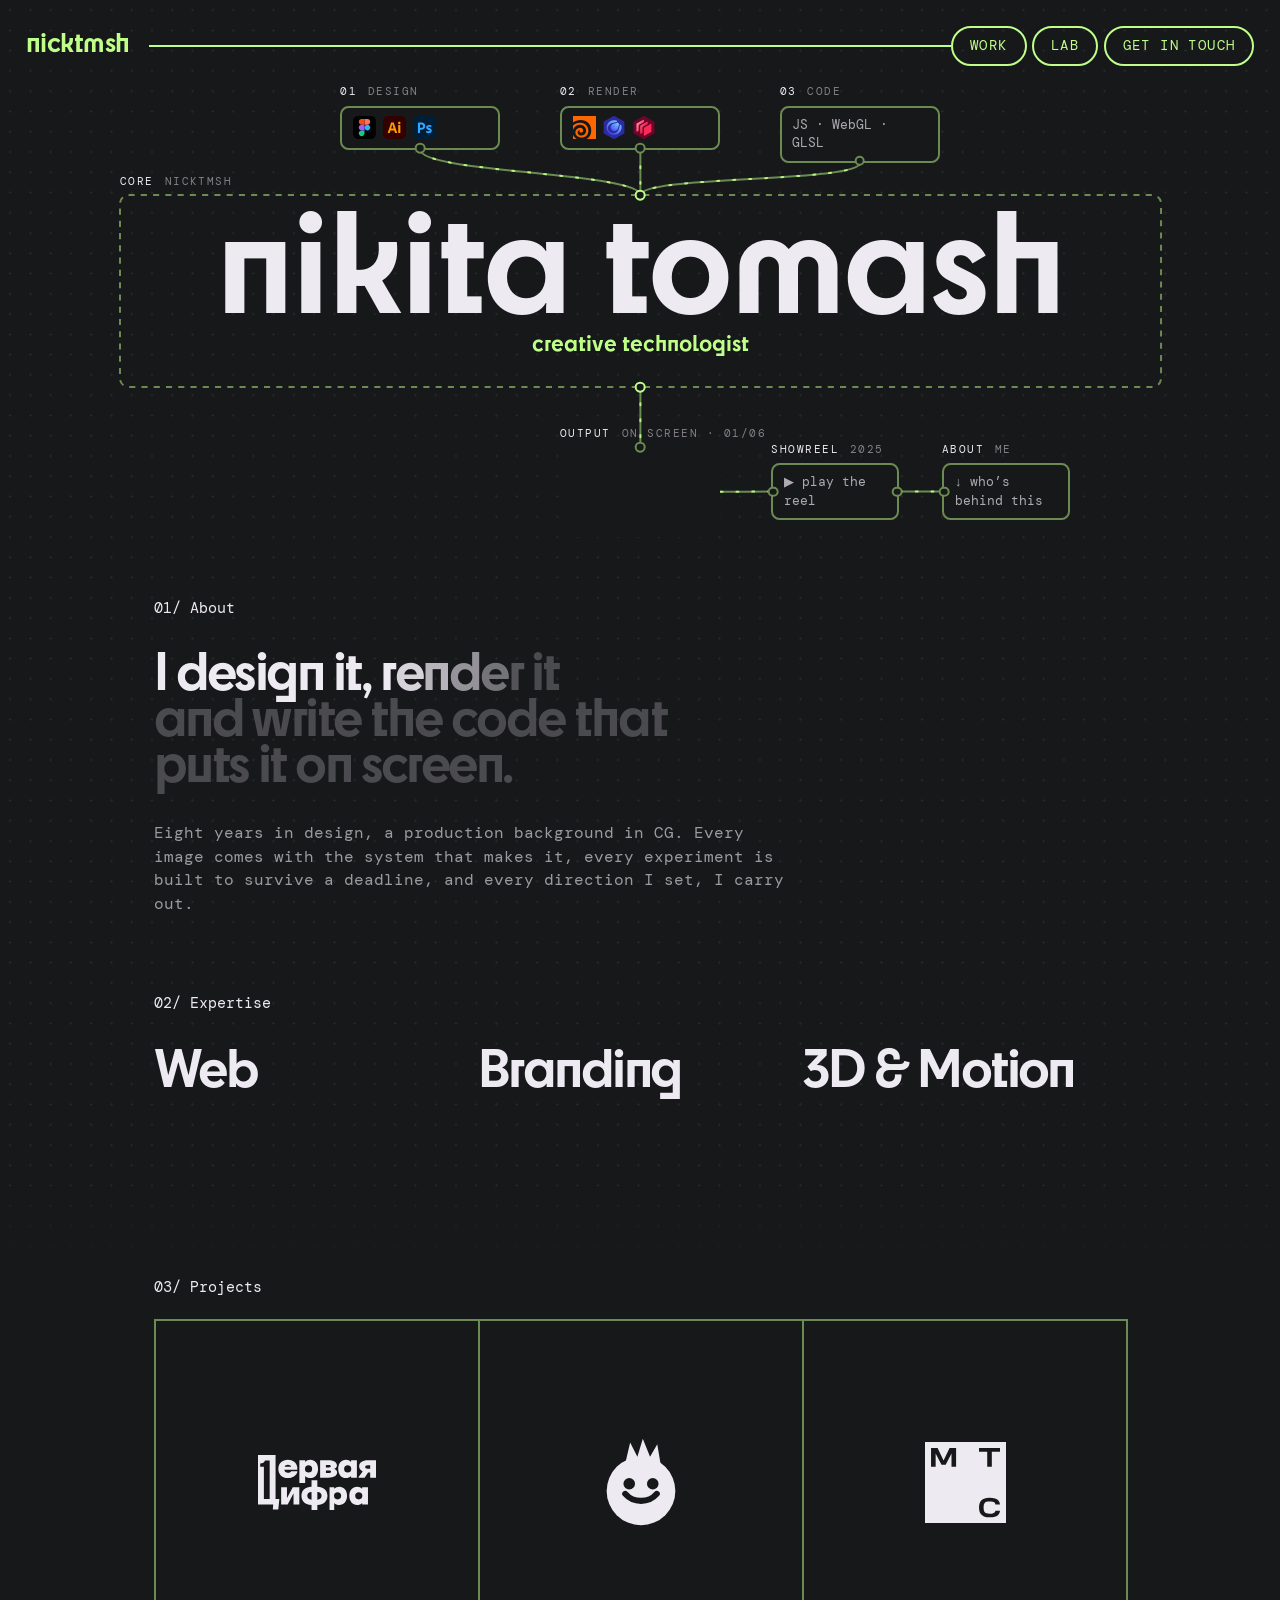
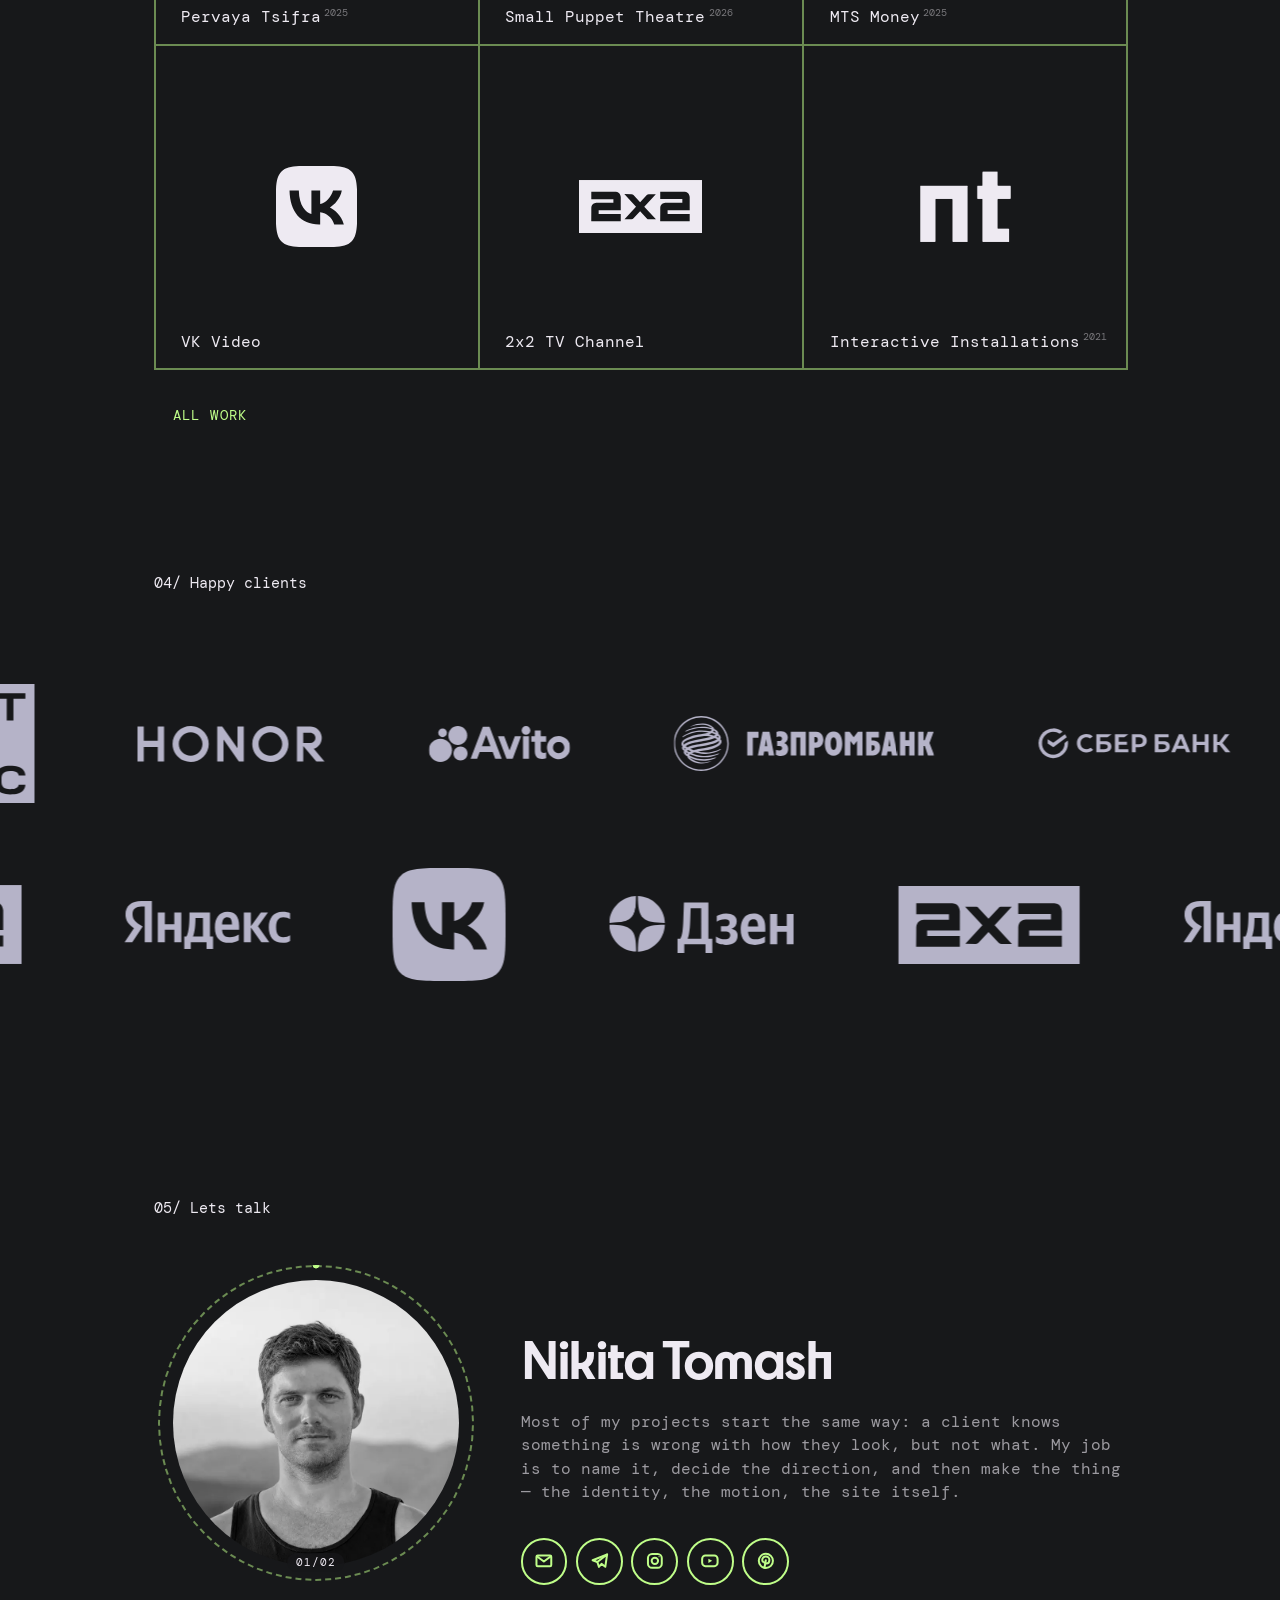
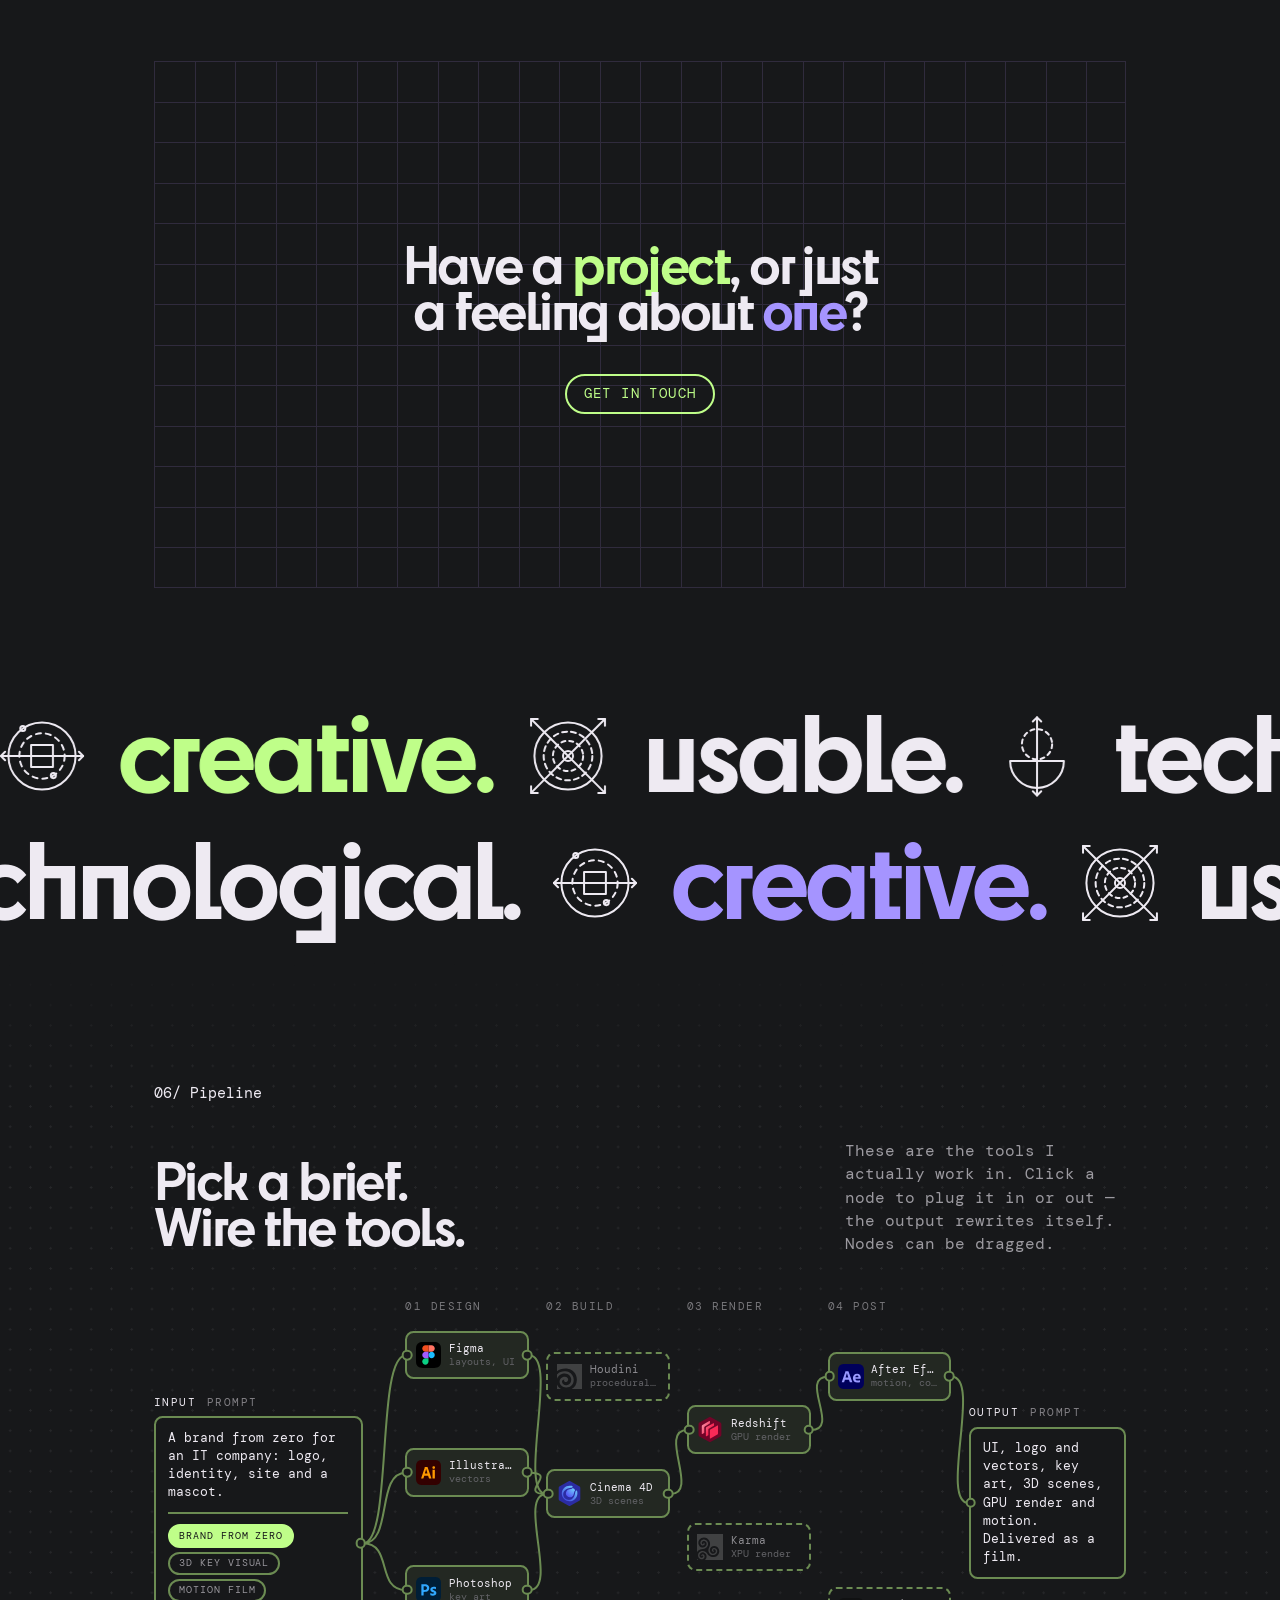
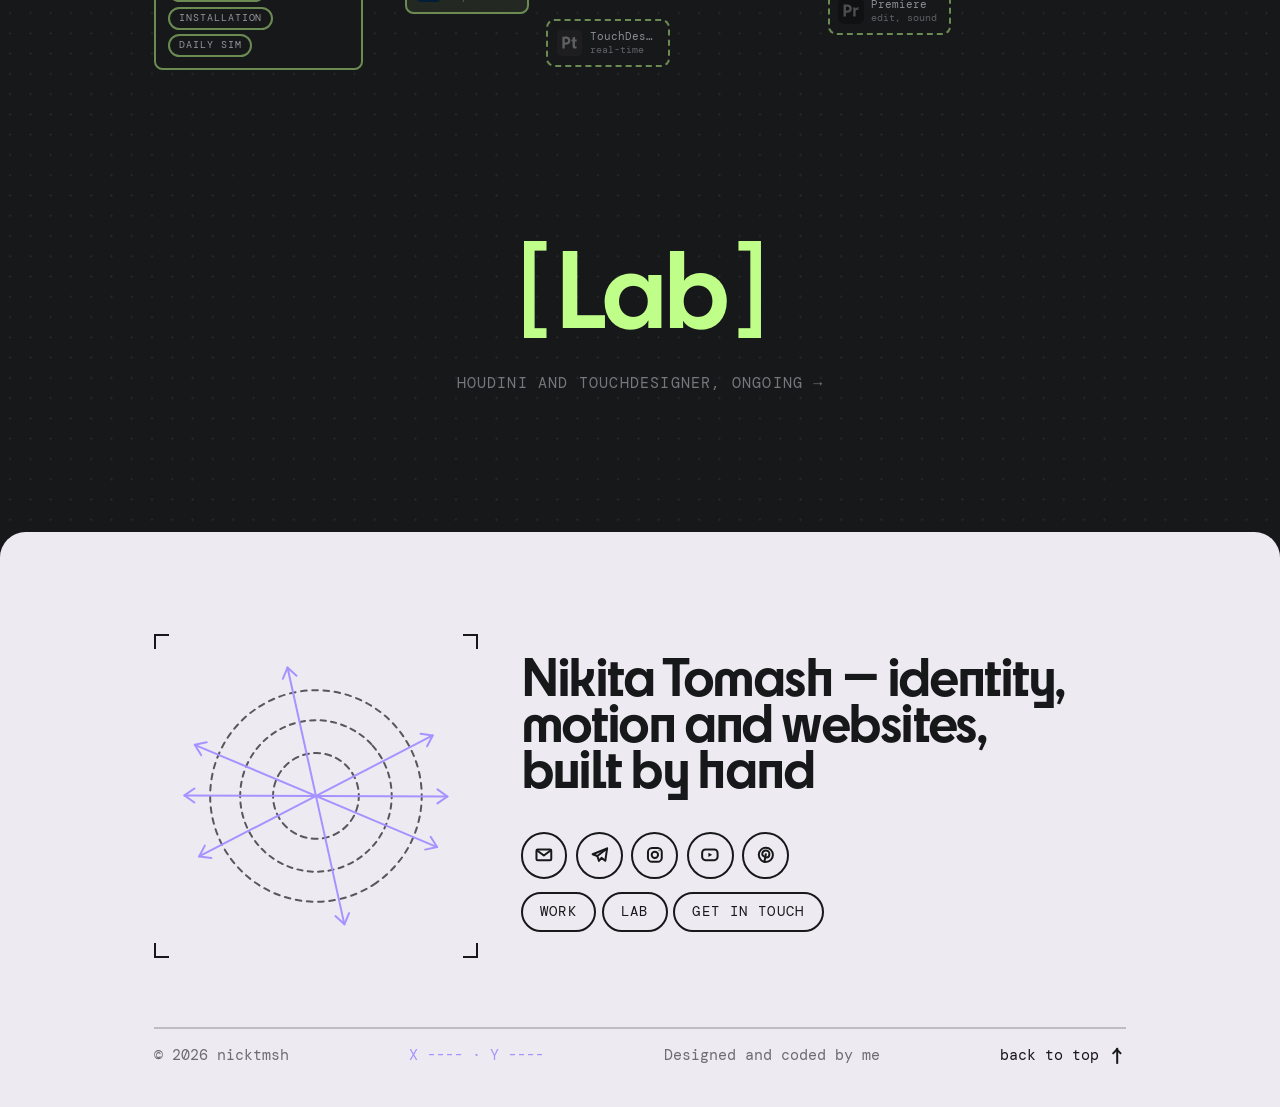
==== commit 02ef525d: "Avatar: desk photo replaces two frames; client logos in #B5B3C8; mobile fixes Mobile: avatar orbit n" ====
--- a/index.html
+++ b/index.html
@@ -176,7 +176,7 @@
       <!-- Фото чёрно-белое, плоскость наклоняется за курсором (js/tilt.js).
            Круг с пунктирной орбитой; клик меняет кадр цифровым переходом
            (js/avatar.js); список кадров — data-photos. -->
-      <figure class="me__photo rise" data-photos='["assets/me/nikita-tomash.webp", "assets/me/lebowski.webp", "assets/me/nikita-tomash-2.webp"]'>
+      <figure class="me__photo rise" data-photos='["assets/me/nikita-tomash.webp", "assets/me/nikita-tomash-3.webp"]'>
         <img src="assets/me/nikita-tomash.webp" alt="Nikita Tomash" width="720" height="720" loading="lazy" decoding="async">
       </figure>
       <div class="me__text rise" style="--delay:80ms">
@@ -267,7 +267,7 @@
   <section class="band wrap" id="pipeline">
     <p class="label rise">06/ Pipeline</p>
     <div class="pipe-head rise" style="--delay:80ms">
-      <h2 class="display">Pick a brief.<br>Wire the tools.</h2>
+      <h2 class="display">Pick a brief.<br> Wire the tools.</h2>
       <p class="pipe-head__note">
         These are the tools I actually work in. Click a node to plug it in or
         out — the output rewrites itself. Nodes can be dragged.
--- a/css/home.css
+++ b/css/home.css
@@ -408,13 +408,13 @@
 
 /* Логотипы одноцветные: mask + background-color. Высоты сняты с макета
    поштучно — знаки выровнены на глаз по оптике, а не по одной высоте. */
-/* Логотипы клиентов стоят почти в тон фону (#302B3D — цвет миллиметровки)
-   и проявляются вторым акцентом под курсором. */
+/* Логотипы клиентов одного приглушённого тона (#B5B3C8) и проявляются
+   вторым акцентом под курсором. */
 .logo {
   flex: none;
   height: var(--h, calc(48 * var(--u)));
   aspect-ratio: var(--ar, 4);
-  background: #302B3D;
+  background: #B5B3C8;
   -webkit-mask: var(--src) center / contain no-repeat;
   mask: var(--src) center / contain no-repeat;
   transition: background-color var(--dur-ui) var(--ease);
@@ -900,7 +900,9 @@
   .hero__sub { font-size: calc(13 * var(--u)); line-height: calc(20 * var(--u)); }
 
   .branches { grid-template-columns: 1fr; gap: calc(8 * var(--u)); }
-  .me { grid-template-columns: 1fr; gap: calc(24 * var(--u)); }
+  /* Орбиту крутит rotate на квадратном блоке: углы повёрнутого квадрата
+     выходят за экран и раздувают страницу вбок. Сам круг внутри .me. */
+  .me { grid-template-columns: 1fr; gap: calc(24 * var(--u)); overflow: clip; }
   .footer__grid { grid-template-columns: 1fr; }
   .footer__object { width: 60%; justify-self: center; }
   .footer__base { grid-template-columns: 1fr 1fr; }
@@ -909,7 +911,22 @@
   .contact { padding: calc(20 * var(--u)); }
   .contact__title { font-size: calc(24 * var(--u)); line-height: calc(26 * var(--u)); }
   .work { grid-template-columns: repeat(2, 1fr); grid-auto-rows: auto; width: 100%; }
-  .card { aspect-ratio: 1; }
+  .card { aspect-ratio: 1; padding-inline: calc(14 * var(--u)); }
+  /* Ховера на телефоне нет — вторая строка не нужна, а длинное название
+     переносится, а не режется. */
+  .card__cap {
+    height: auto;
+    font-size: calc(12 * var(--u));
+    line-height: calc(16 * var(--u));
+  }
+  .card__title,
+  .card:hover .card__title,
+  .card:focus-within .card__title { position: static; white-space: normal; transform: none; }
+  .card__kicker { display: none; }
+
+  /* Лента клиентов вполовину: иначе на экран влезает один знак. Все
+     размеры ленты — от --u, поэтому достаточно ужать его локально. */
+  .ticker { --u: calc(100vw / 357 * 0.5); margin-block-start: calc(60 * 100vw / 357); }
 }
 
 /* --- Переключатель сетки ----------------------------------------------------
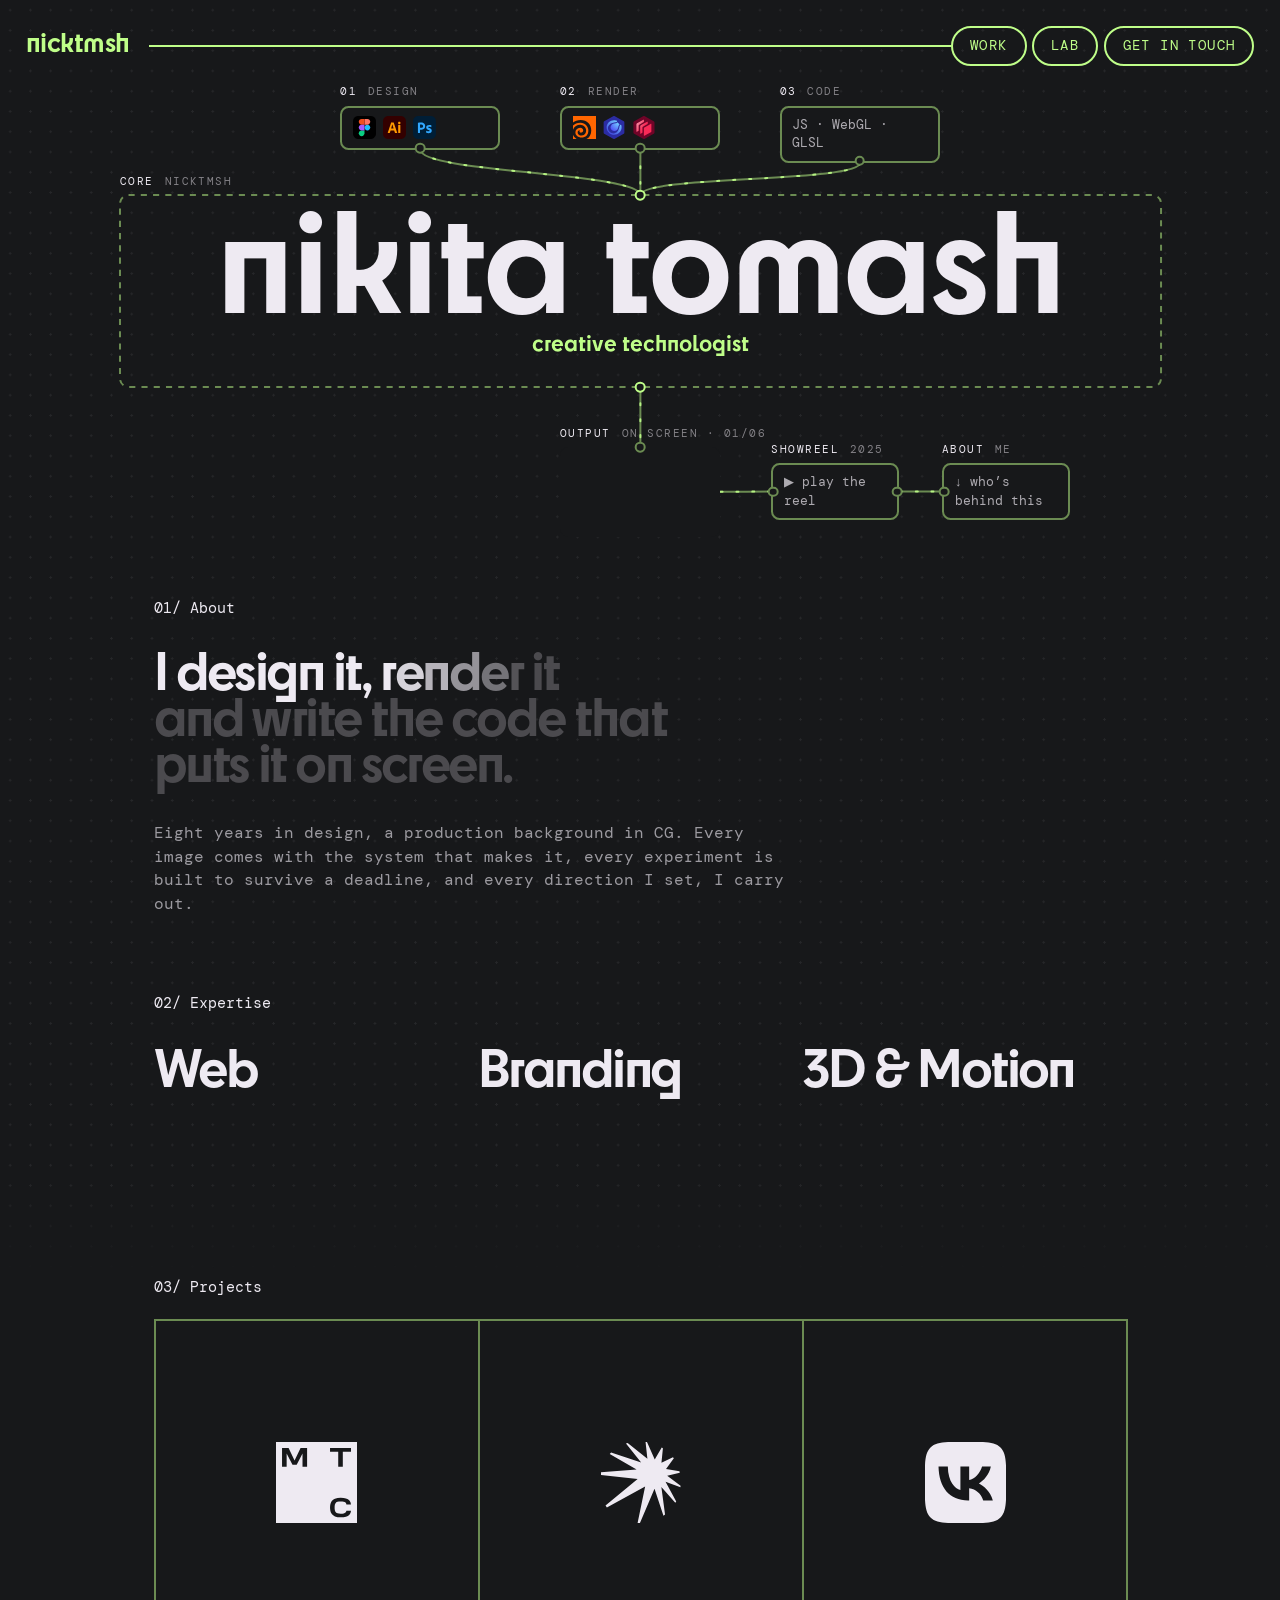
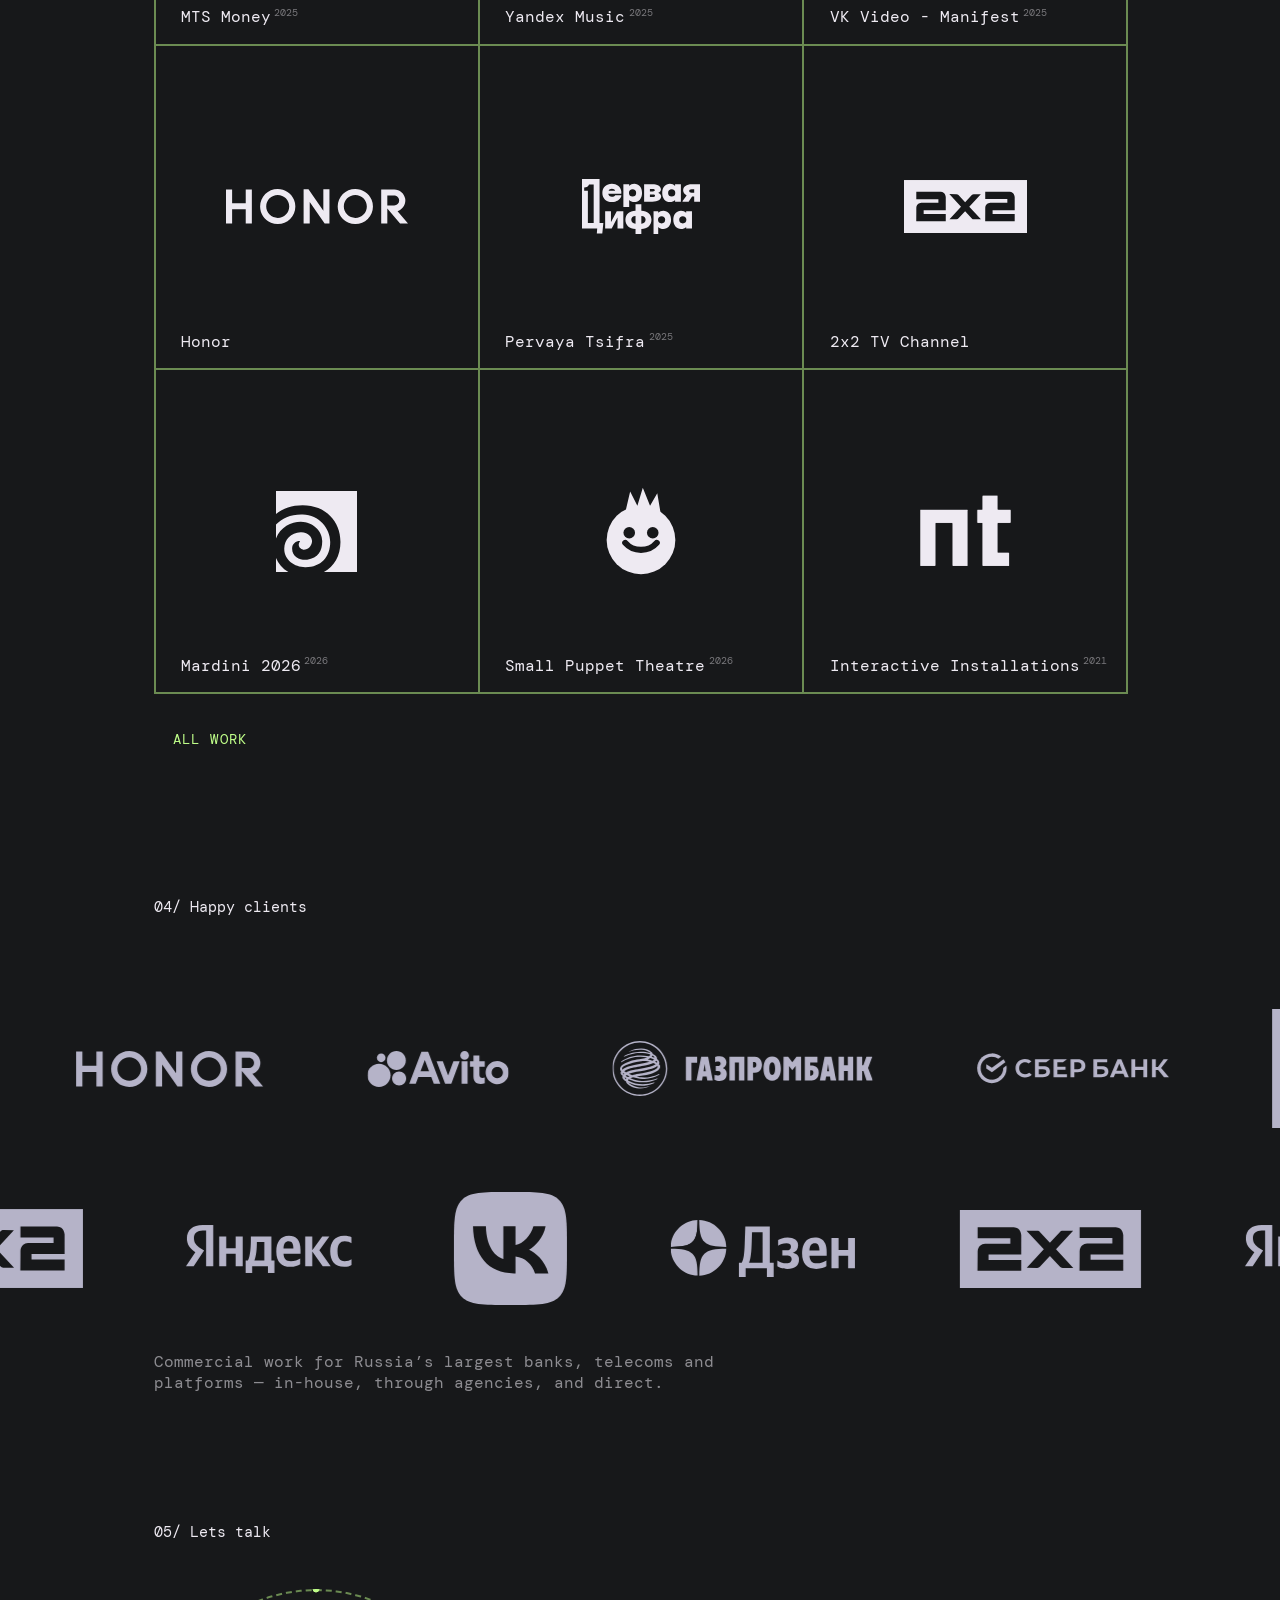
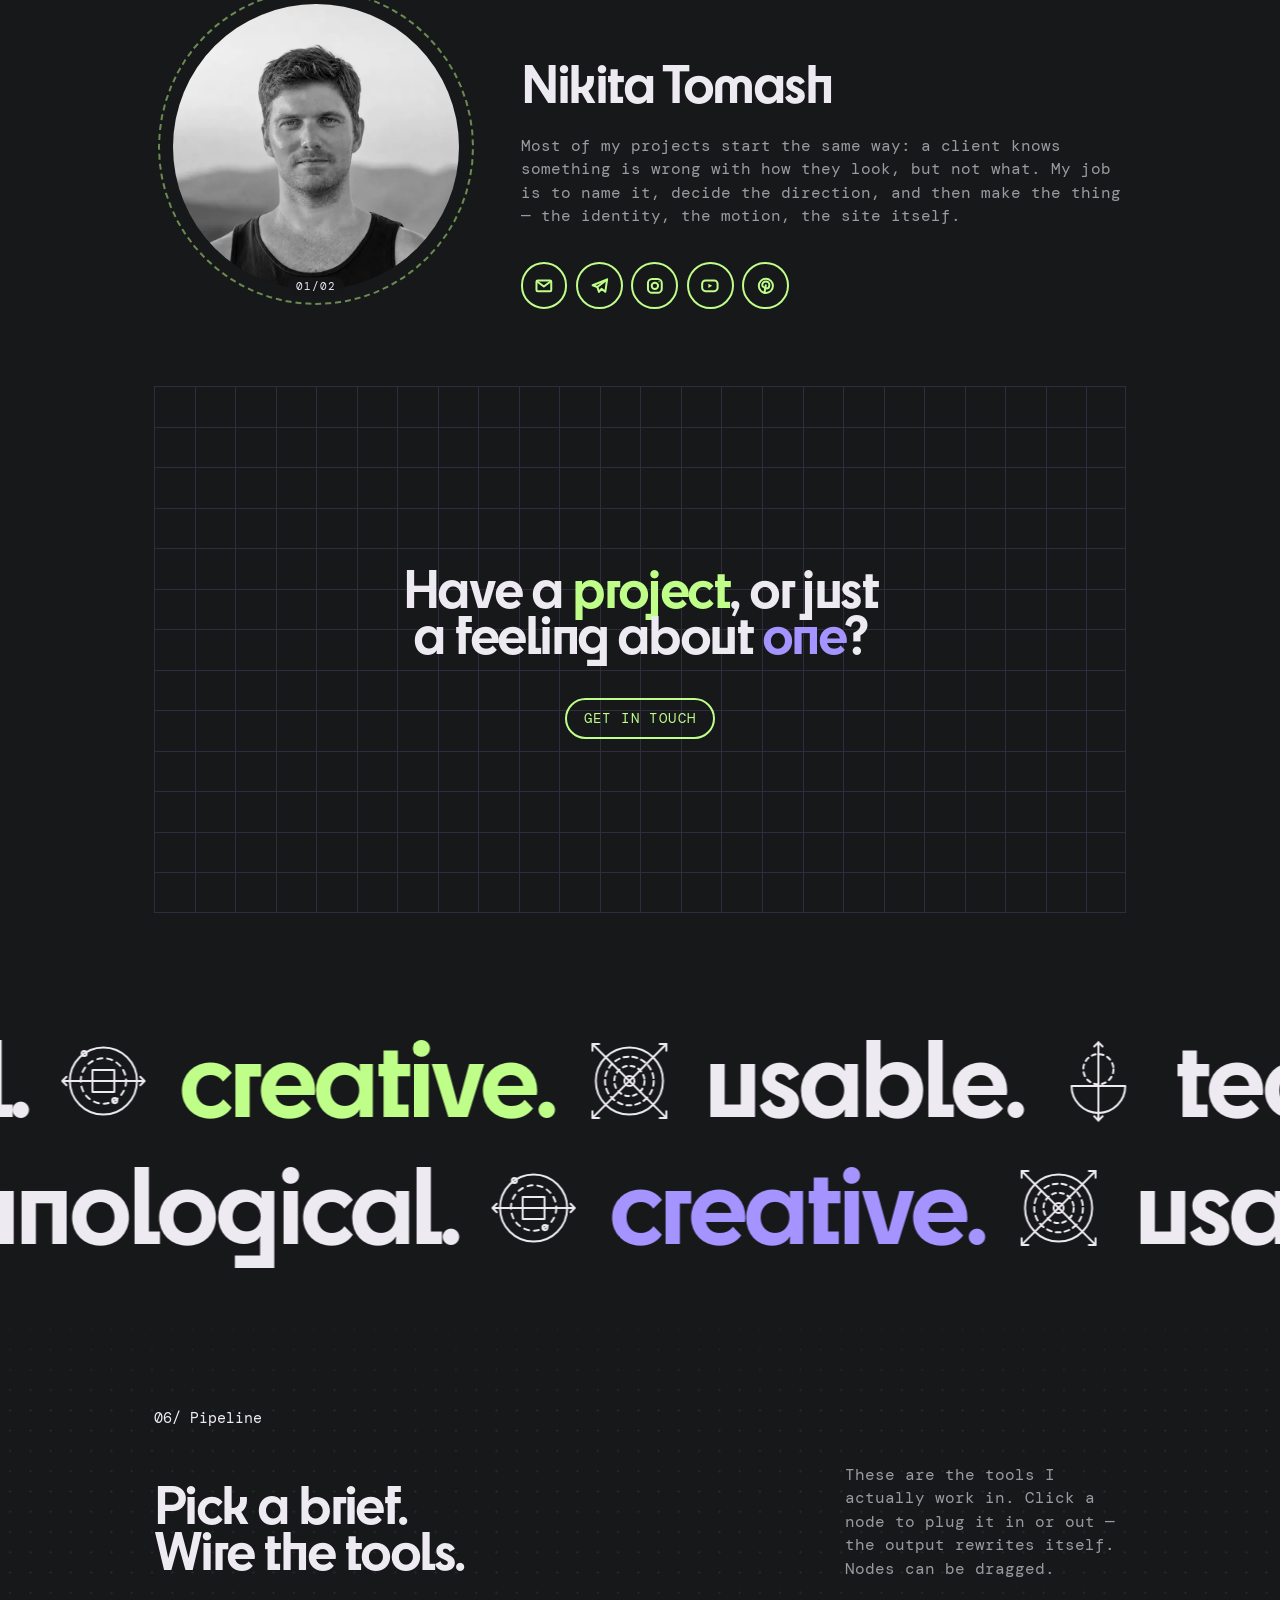
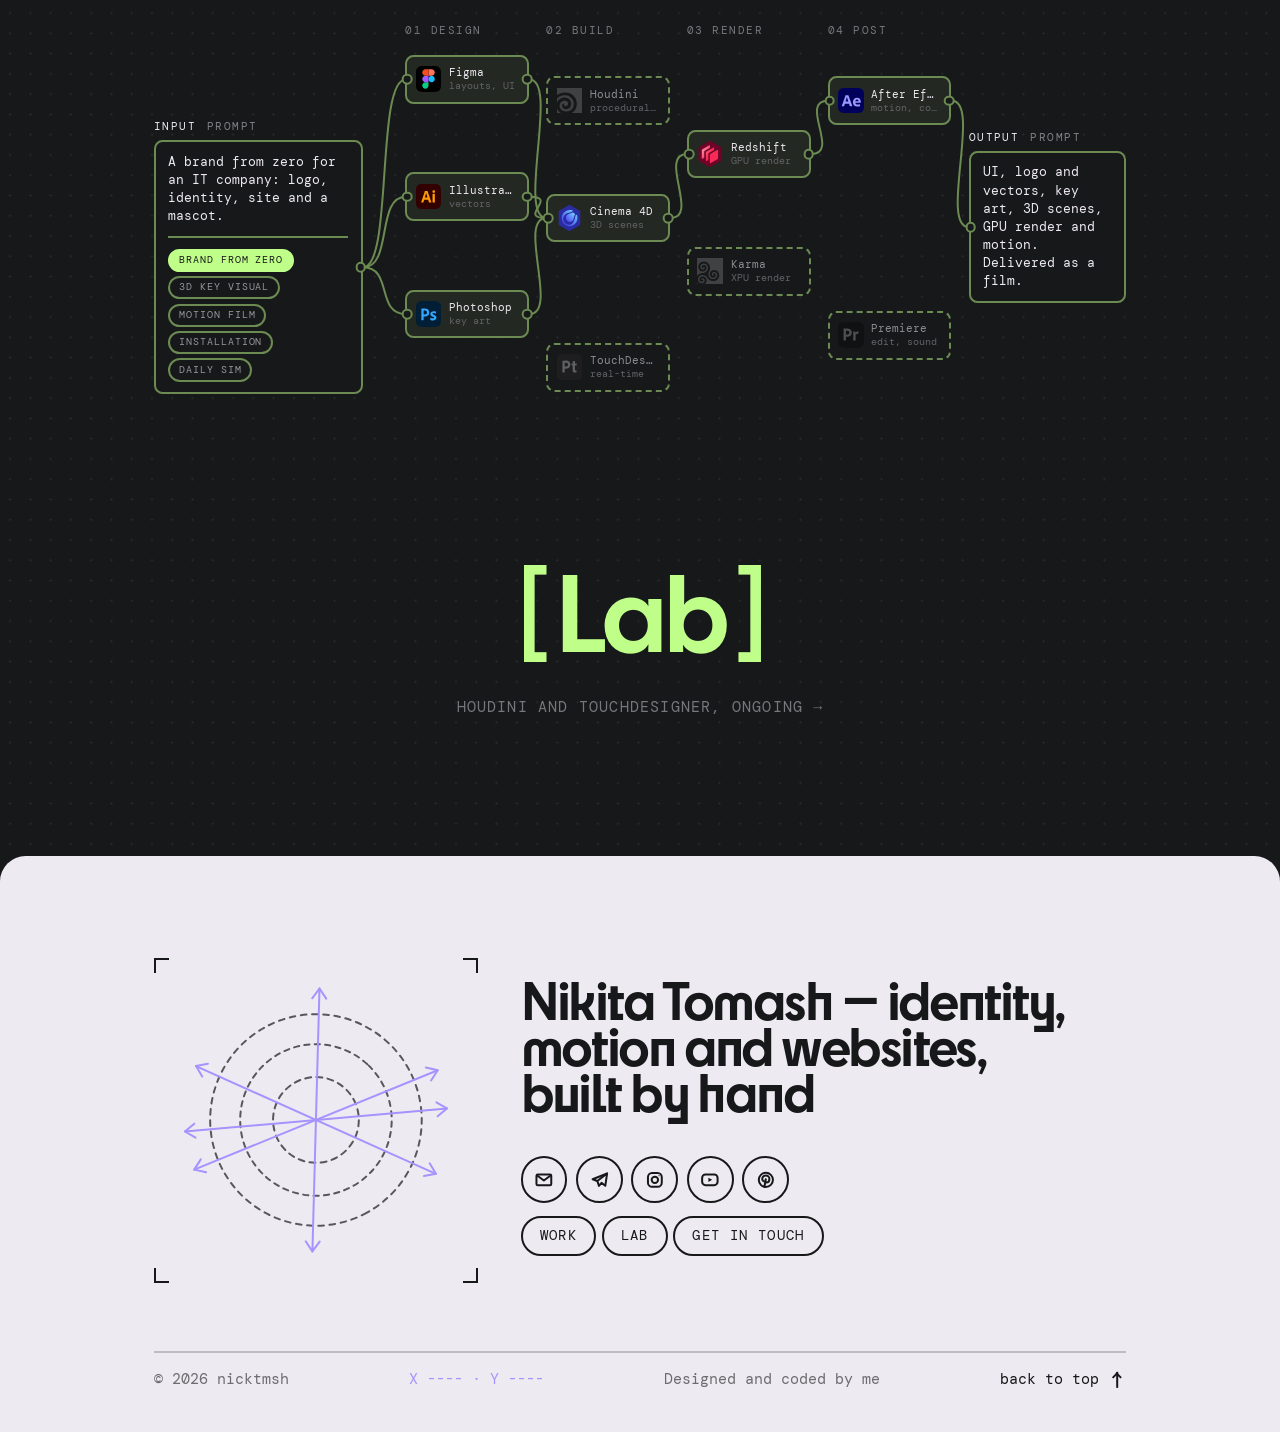
==== commit eead19b1: "Point in-page links at the clean URLs directly Every internal link still carried .html, so each navi" ====
--- a/index.html
+++ b/index.html
@@ -31,8 +31,8 @@
     <a class="nav__mark" href="./">nicktmsh</a>
     <span class="nav__rule" aria-hidden="true"></span>
     <nav class="pills" aria-label="Main">
-      <a class="pill" href="work.html">work</a>
-      <a class="pill" href="lab.html">lab</a>
+      <a class="pill" href="/work">work</a>
+      <a class="pill" href="/lab">lab</a>
       <a class="pill" href="mailto:n27tomash@gmail.com" data-contact>
         <span class="pill__long">get in touch</span>
         <span class="pill__short">talk</span>
@@ -83,15 +83,15 @@
     <ul class="branches">
       <li class="branch rise">
         <span class="branch__arrow arrow" aria-hidden="true"></span>
-        <a href="work.html?branch=web">Web</a>
+        <a href="/work?branch=web">Web</a>
       </li>
       <li class="branch rise" style="--delay:80ms">
         <span class="branch__arrow arrow" aria-hidden="true"></span>
-        <a href="work.html?branch=branding">Branding</a>
+        <a href="/work?branch=branding">Branding</a>
       </li>
       <li class="branch rise" style="--delay:160ms">
         <span class="branch__arrow arrow" aria-hidden="true"></span>
-        <a href="work.html?branch=motion">3D &amp; Motion</a>
+        <a href="/work?branch=motion">3D &amp; Motion</a>
       </li>
     </ul>
   </section>
@@ -104,7 +104,7 @@
     <p class="label rise">03/ Projects</p>
     <ul class="work rise" style="--delay:80ms" data-featured aria-busy="true"></ul>
     <p class="work__more rise" style="--delay:160ms">
-      <a class="pill pill--ghost" href="work.html">All work</a>
+      <a class="pill pill--ghost" href="/work">All work</a>
     </p>
   </section>
 
@@ -279,7 +279,7 @@
   <!-- Lab: тизер. Перспективная сетка сходится ровно за словом — точка
        схода работает указателем, а не фоном. -->
   <section class="lab-teaser" id="lab" data-para="0.35">
-    <a class="lab__link" href="lab.html">
+    <a class="lab__link" href="/lab">
       <span class="lab__bracket lab__bracket--open" aria-hidden="true">[</span>
       <span class="lab__word">Lab</span>
       <span class="lab__bracket lab__bracket--close" aria-hidden="true">]</span>
@@ -305,8 +305,8 @@
           </p>
           <ul class="socials footer__socials" data-socials></ul>
           <nav class="footer__nav" aria-label="Footer">
-            <a class="pill" href="work.html">work</a>
-            <a class="pill" href="lab.html">lab</a>
+            <a class="pill" href="/work">work</a>
+            <a class="pill" href="/lab">lab</a>
             <a class="pill" href="mailto:n27tomash@gmail.com" data-contact>get in touch</a>
           </nav>
         </div>
--- a/css/home.css
+++ b/css/home.css
@@ -891,7 +891,8 @@
   .pill__long { display: none; }
   .pill__short { display: inline; }
 
-  .hero { padding-block: calc(280 * var(--u)) calc(150 * var(--u)); }
+  /* Снизу место под выход графа и ноды рядом с ним (js/hero-nodes.js). */
+  .hero { padding-block: calc(240 * var(--u)) calc(250 * var(--u)); }
   /* Имя набирается в одну строку и на телефоне: холст первого экрана
      рисует строку целиком через fillText и переносов не знает. Поэтому
      кегль подбирается под ширину, а не наоборот — 46 единиц дают около
--- a/css/nodes.css
+++ b/css/nodes.css
@@ -401,7 +401,20 @@
   .hero__dash rect { animation: none; }
   .hero__frame { transition: none; }
 }
-@media (max-width: 760px) { .hero__graph, .hero__frame, .hero__title::after { display: none; } }
+/* Телефон: граф тот же, ноды плотнее (раскладка — layoutPhone в
+   js/hero-nodes.js). Наведения нет — рамка не сжимается. Вертикальный
+   свайп по ноде листает страницу, вбок — тащит ноду. */
+@media (max-width: 760px) {
+  .hero__title::after { display: none; }
+  .hero__frame,
+  .hero__title:hover .hero__frame { inset: calc(-20 * var(--u)) 0 calc(-18 * var(--u)); }
+  .hero__graph .node { touch-action: pan-y; }
+  .hero__graph .node__head { gap: calc(6 * var(--u)); font-size: calc(9 * var(--u)); letter-spacing: 0.1em; }
+  .hero__graph .node--text .node__body { padding: calc(7 * var(--u)) calc(8 * var(--u)); }
+  .hero__graph .node__text { font-size: calc(10.5 * var(--u)); line-height: calc(15 * var(--u)); }
+  .hero-node__icons { gap: calc(5 * var(--u)); }
+  .hero-node__icon { width: calc(18 * var(--u)); height: calc(18 * var(--u)); }
+}
 
 /* =============================================================================
    «Get in touch», нодовая версия (js/contact.js): вход → каналы → выход.
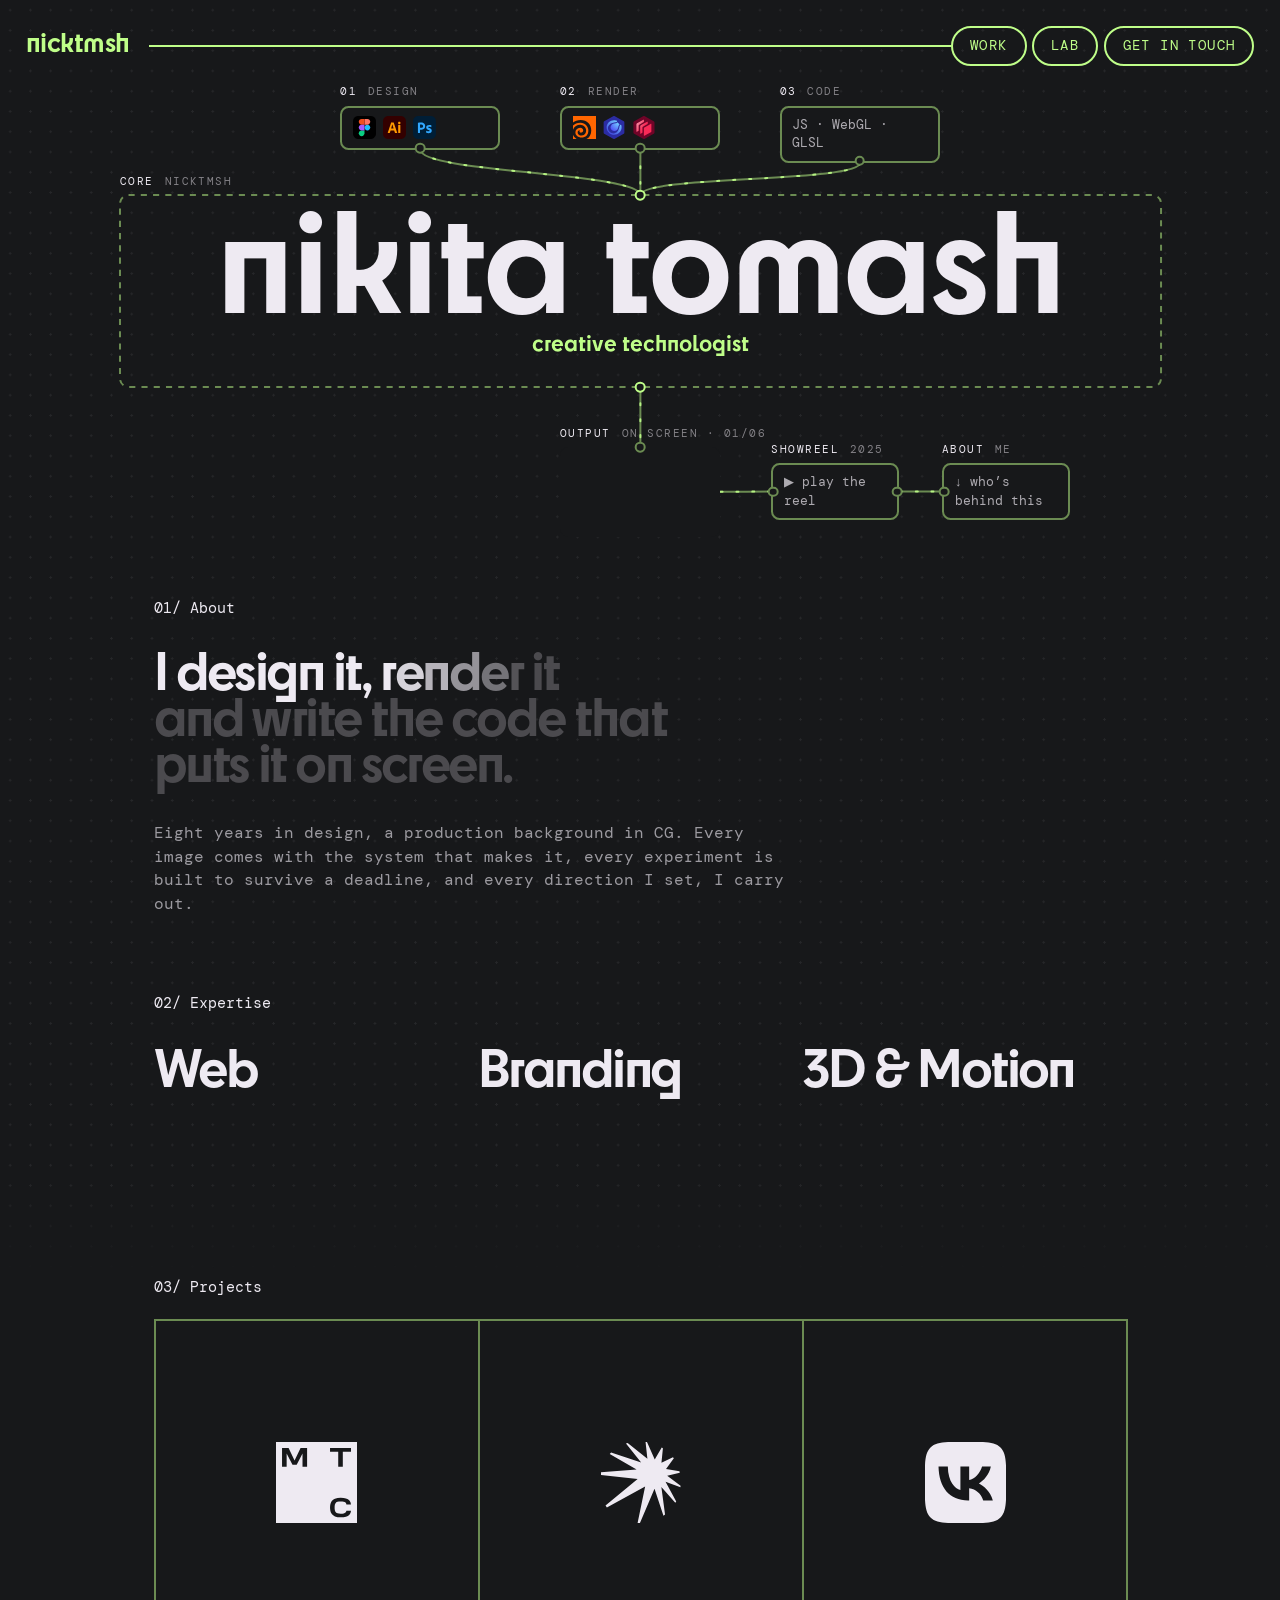
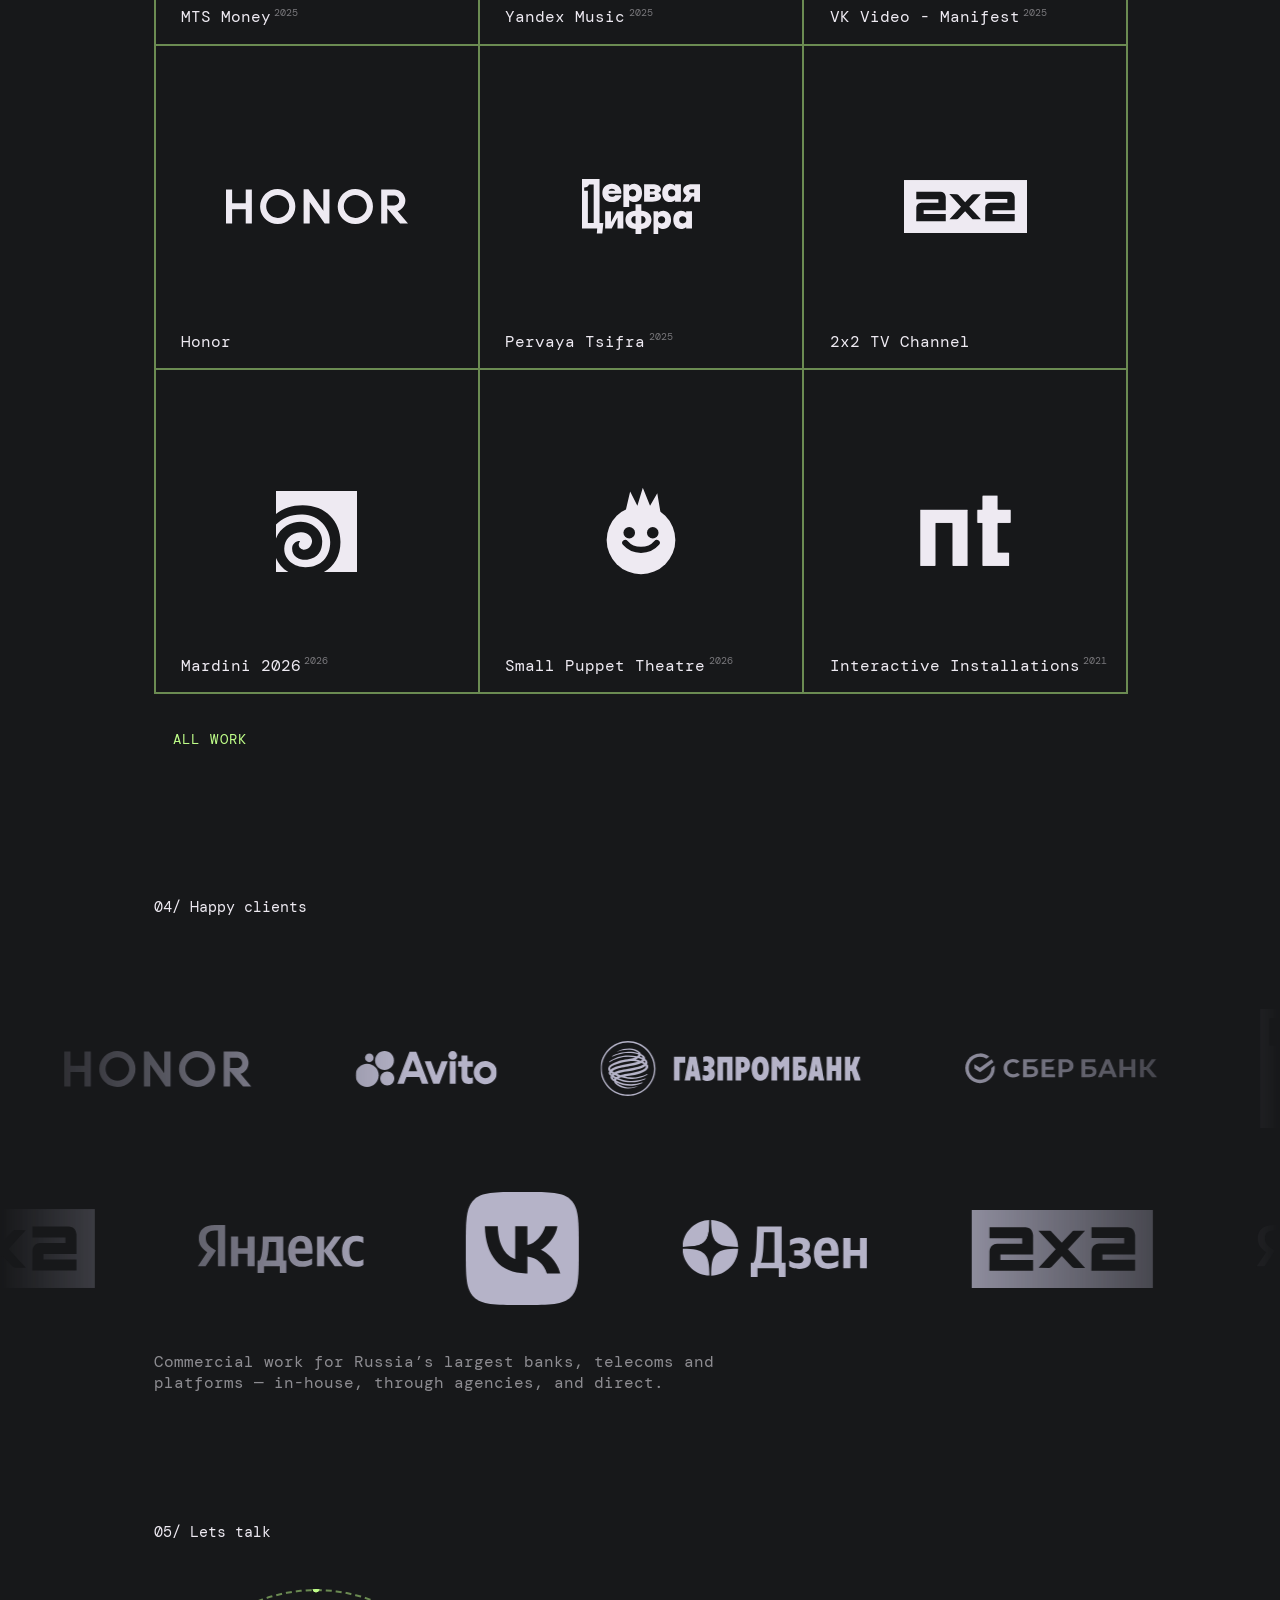
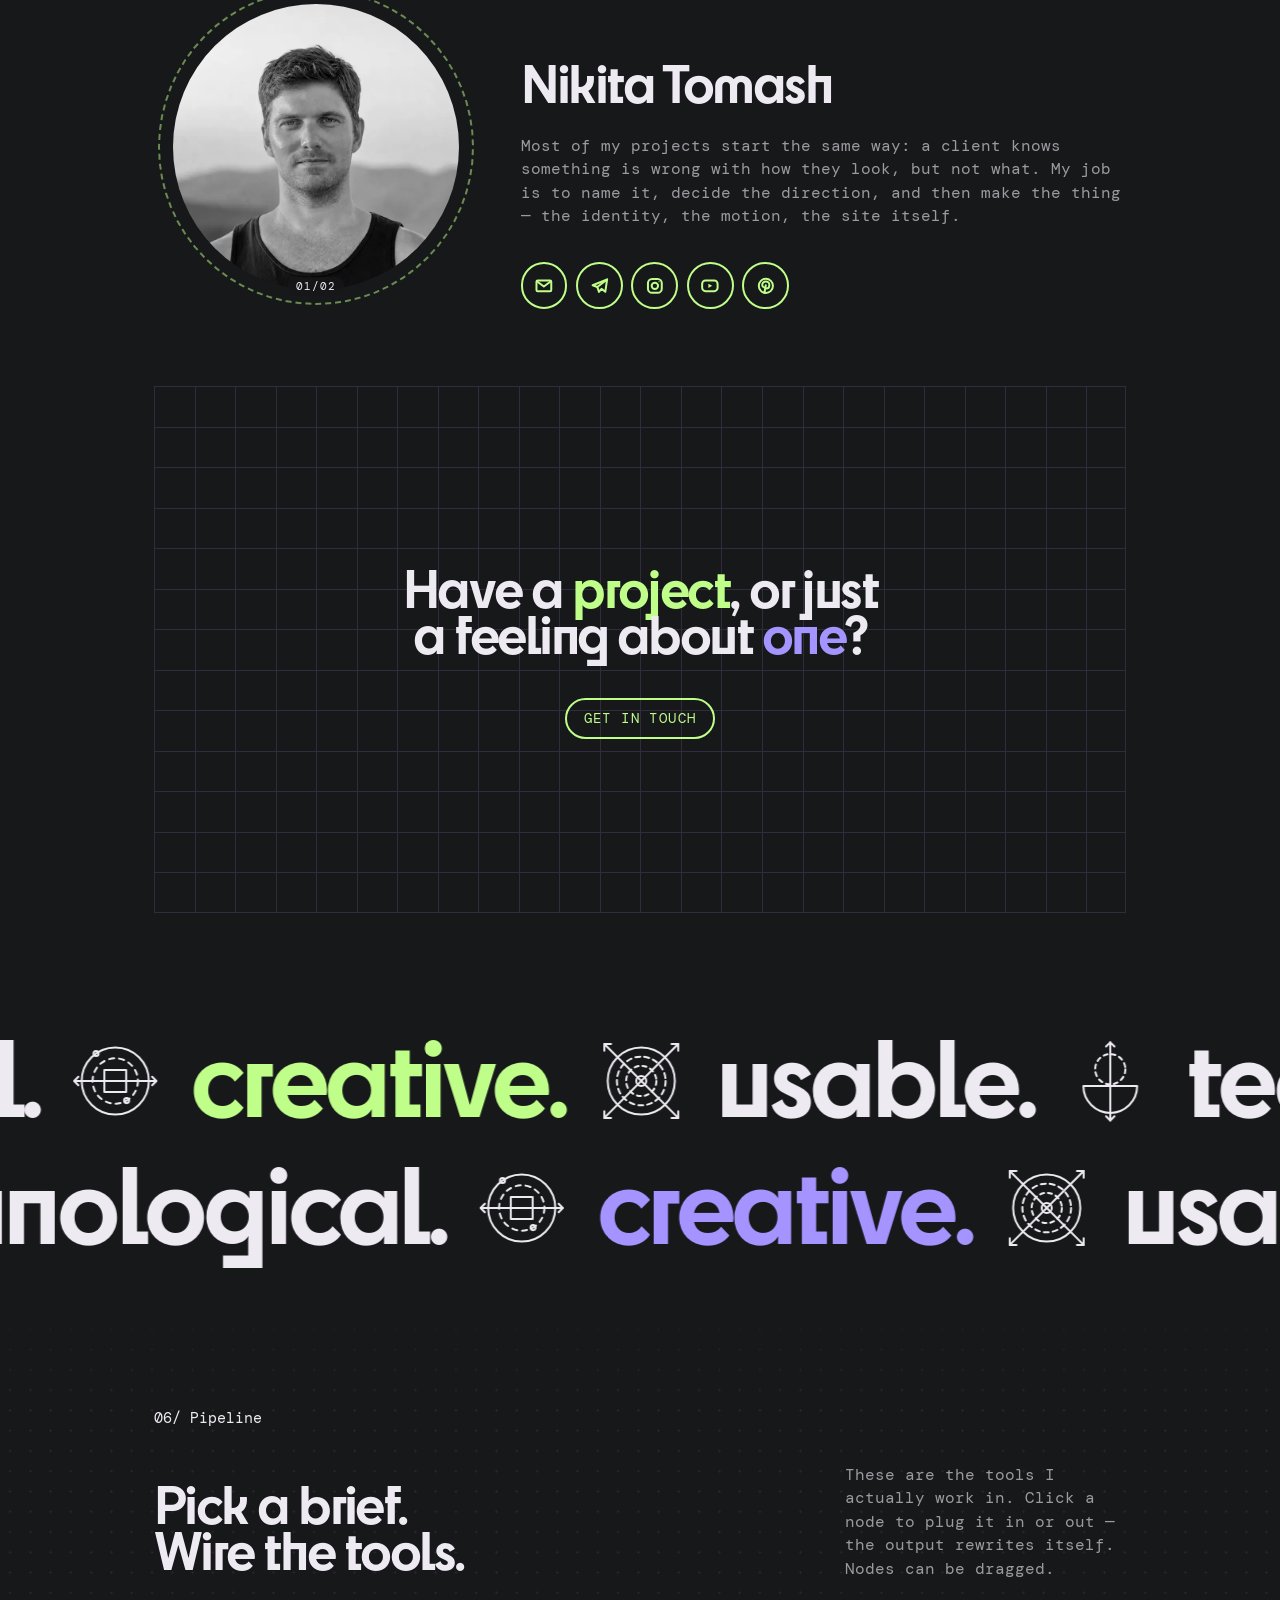
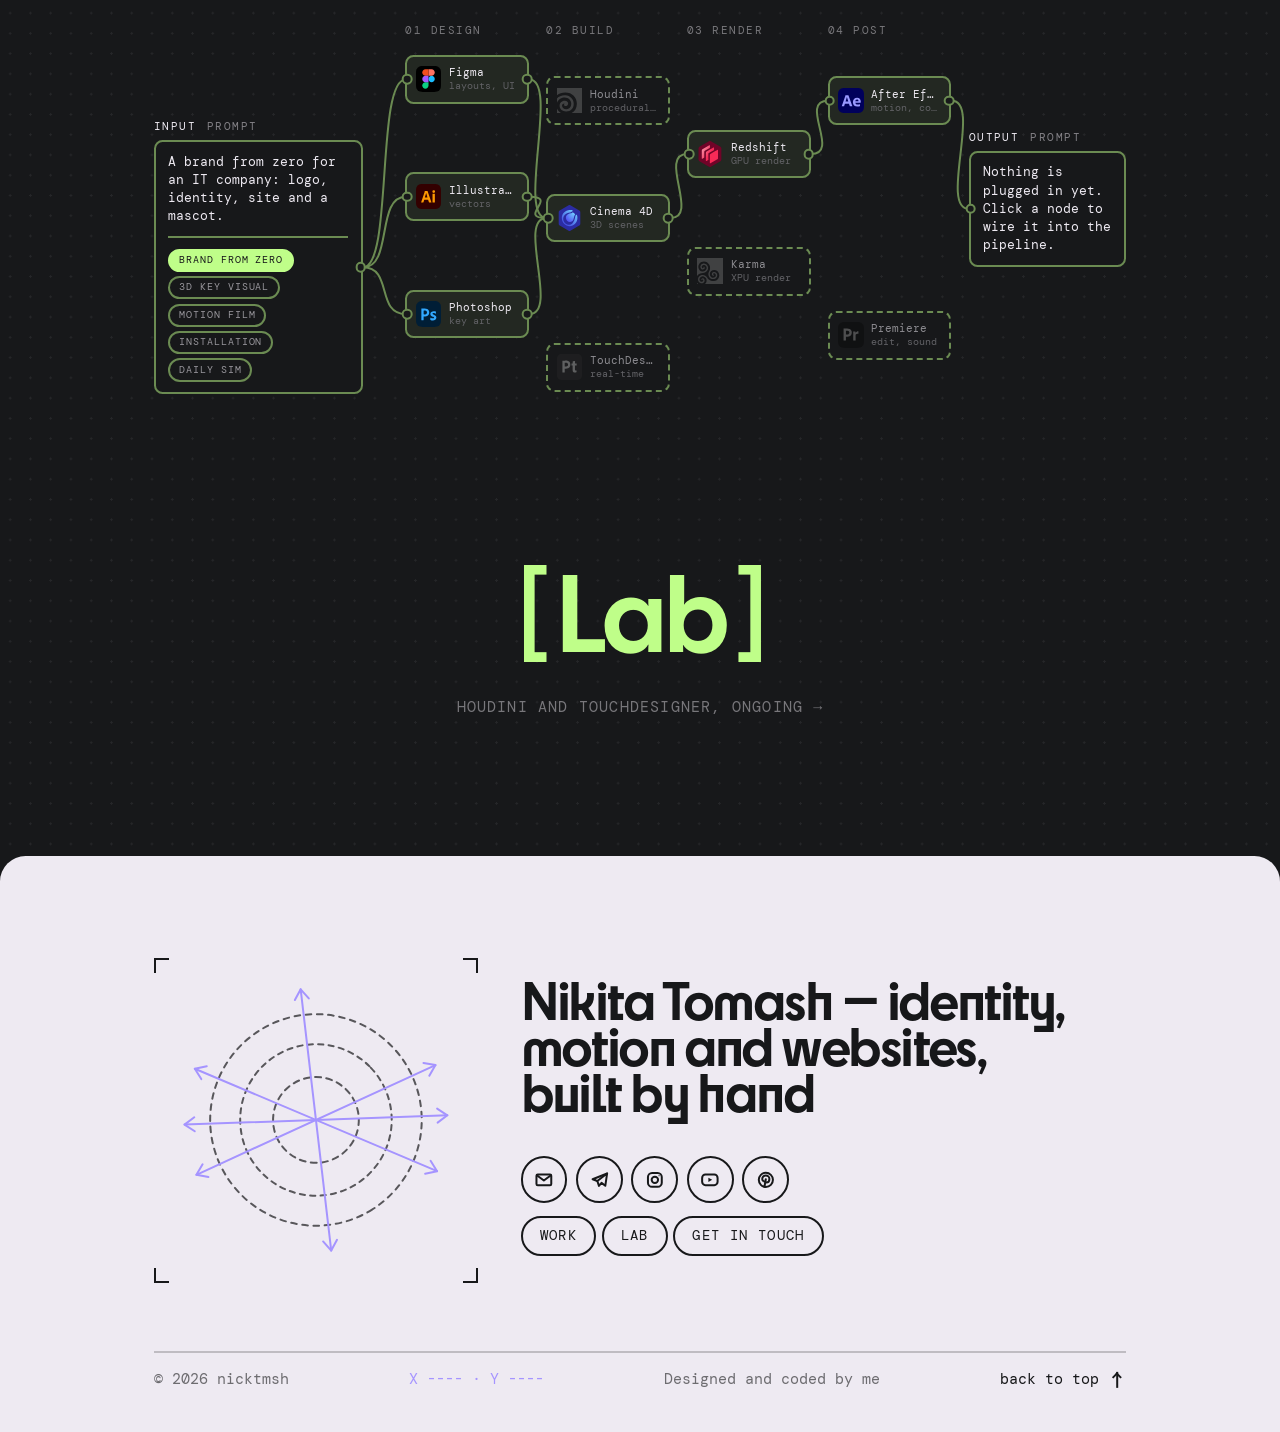
==== commit 5a5b580a: "Clients: logos fade into both screen edges, cursor spotlight tints nearby marks Co-Authored-By: Clau" ====
--- a/index.html
+++ b/index.html
@@ -377,6 +377,7 @@
 <script src="js/ink-panel.js" type="module"></script>
 <script src="js/contact.js" type="module"></script>
 <script src="js/cursor.js" type="module"></script>
+<script src="js/logo-spot.js" type="module"></script>
 <script src="js/pipeline.js" type="module"></script>
 <script src="js/hero-nodes.js" type="module"></script>
 <script src="js/avatar.js" type="module"></script>
--- a/css/home.css
+++ b/css/home.css
@@ -392,6 +392,9 @@
 .ticker__row {
   overflow: hidden;
   height: calc(112 * var(--u));
+  /* Знаки не обрезаются краем экрана, а растворяются к нему. */
+  -webkit-mask-image: linear-gradient(90deg, transparent, #000 32%, #000 68%, transparent);
+  mask-image: linear-gradient(90deg, transparent, #000 32%, #000 68%, transparent);
 }
 /* Движение управляется скроллом (js/main.js), а не keyframes. */
 .ticker__track {
@@ -409,17 +412,16 @@
 /* Логотипы одноцветные: mask + background-color. Высоты сняты с макета
    поштучно — знаки выровнены на глаз по оптике, а не по одной высоте. */
 /* Логотипы клиентов одного приглушённого тона (#B5B3C8) и проявляются
-   вторым акцентом под курсором. */
+   вторым акцентом под пятном курсора: --p (0..1) считает js/logo-spot.js
+   по близости к указателю, сглаживание тоже там — без transition. */
 .logo {
   flex: none;
   height: var(--h, calc(48 * var(--u)));
   aspect-ratio: var(--ar, 4);
-  background: #B5B3C8;
+  background: color-mix(in srgb, var(--accent-2) calc(var(--p, 0) * 100%), #B5B3C8);
   -webkit-mask: var(--src) center / contain no-repeat;
   mask: var(--src) center / contain no-repeat;
-  transition: background-color var(--dur-ui) var(--ease);
-}
-.logo:hover { background: var(--accent-2); }
+}
 
 .mark-gazprombank { --src: url("../assets/logos/gazprombank.svg"); --ar: 4.74; --h: calc(52 * var(--u)); }
 .mark-sber        { --src: url("../assets/logos/sber.svg");        --ar: 6.04; --h: calc(30 * var(--u)); }
@@ -1203,26 +1205,48 @@
   width: 28px;
   height: 28px;
   margin: -14px 0 0 -14px;
-  border: 1.5px solid #fff;
-  border-radius: 50%;
+  border: 0;
   mix-blend-mode: difference;
   pointer-events: none;
   opacity: 0;
   transition:
     opacity 200ms var(--ease-out),
-    scale 380ms var(--ease),
-    background-color 380ms var(--ease),
-    border-style 0ms;
-}
+    scale 380ms var(--ease);
+}
+.cursor svg {
+  display: block;
+  width: 100%;
+  height: 100%;
+  overflow: visible;
+  /* Крутится всегда, но стоит на паузе: сплошной круг вращения не выдаёт,
+     а с паузы пунктир трогается с того же места, без рывка. */
+  animation: cursor-spin 7s linear infinite paused;
+}
+.cursor circle {
+  fill: none;
+  stroke: #fff;
+  stroke-width: 1.5;
+  /* Штрих 8 без зазора — сплошная линия; на ховере зазор раскрывается. */
+  stroke-dasharray: 8 0;
+  transition:
+    stroke-dasharray 380ms var(--ease),
+    stroke-width 380ms var(--ease);
+}
+@keyframes cursor-spin { to { rotate: 1turn; } }
+
 .cursor.is-shown { opacity: 1; }
-/* Ховер: кольцо вырастает и заливается — под ним всё инвертируется. */
-.cursor.is-hot { scale: 2; background: #fff; }
-/* Нода: пунктирное кольцо чуть больше — «можно взять». */
-.cursor.is-drag { scale: 1.6; border-style: dashed; }
-.cursor.is-drag.is-hot { background: transparent; }
+/* Ховер: кольцо вырастает, линия рассыпается в пунктир и крутится по
+   часовой. Толщина делится на масштаб, чтобы на экране остались те же 1.5px. */
+.cursor:is(.is-hot, .is-drag) { scale: 2; }
+.cursor:is(.is-hot, .is-drag) svg { animation-play-state: running; }
+.cursor:is(.is-hot, .is-drag) circle { stroke-dasharray: 4.5 3.5; stroke-width: 0.75; }
 .cursor.is-down { scale: 0.7; }
-.cursor.is-hot.is-down { scale: 1.6; }
+.cursor:is(.is-hot, .is-drag).is-down { scale: 1.6; }
 .cursor.is-text { opacity: 0; }
+
+@media (prefers-reduced-motion: reduce) {
+  .cursor svg { animation: none; }
+}
 
 @media (hover: none), (pointer: coarse) { .cursor { display: none; } }
 
